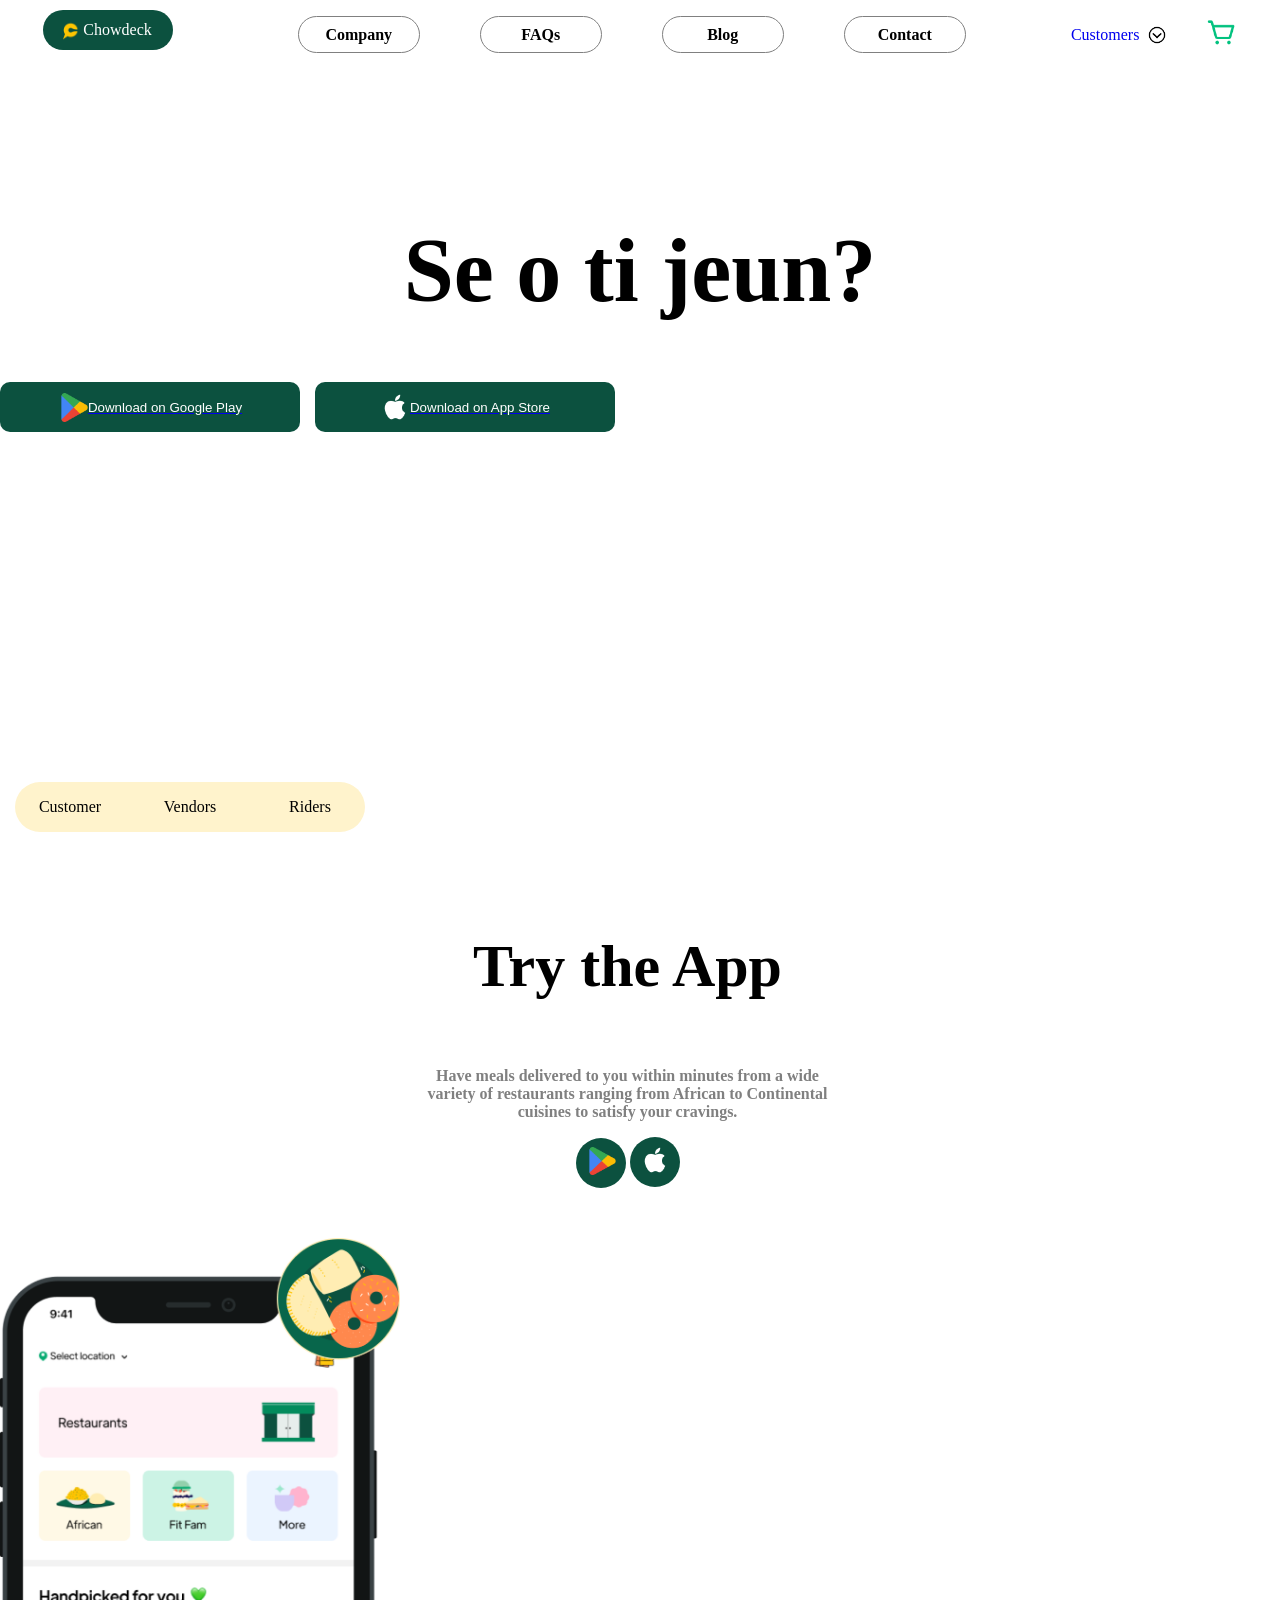
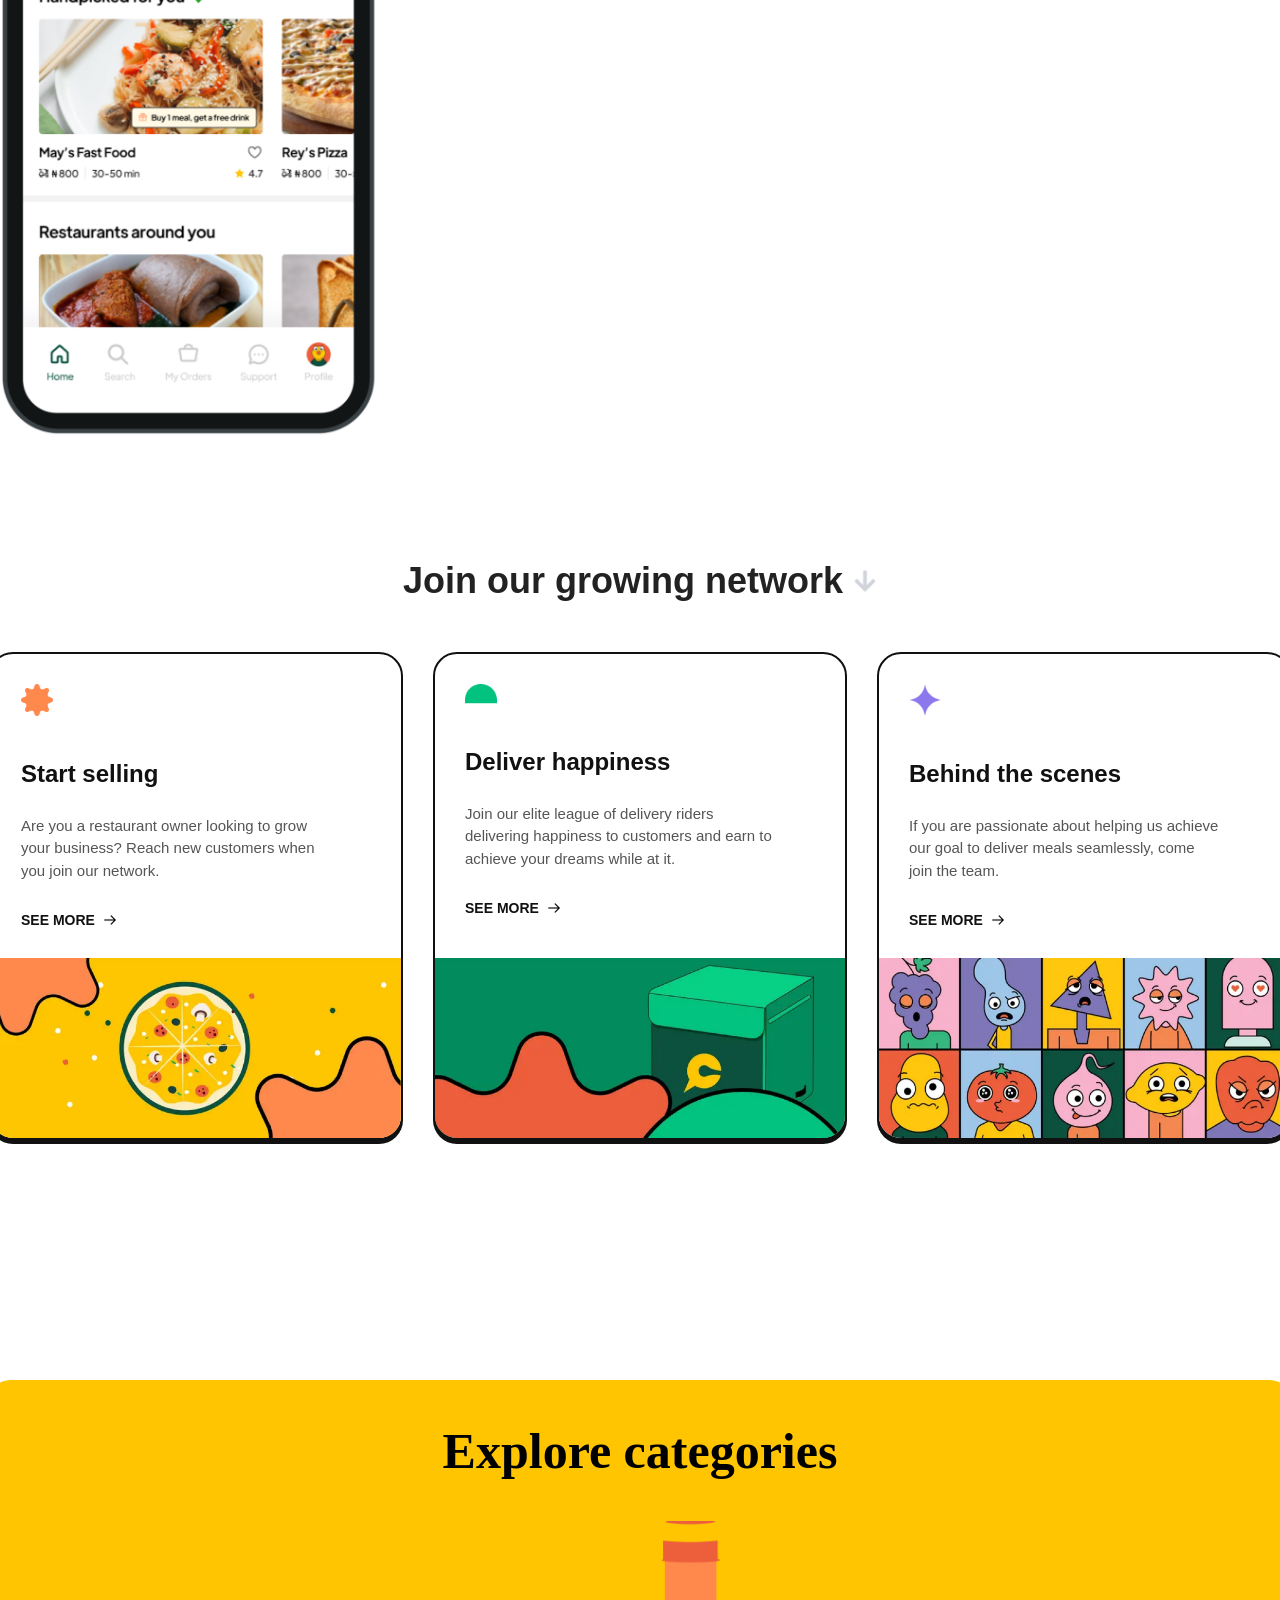
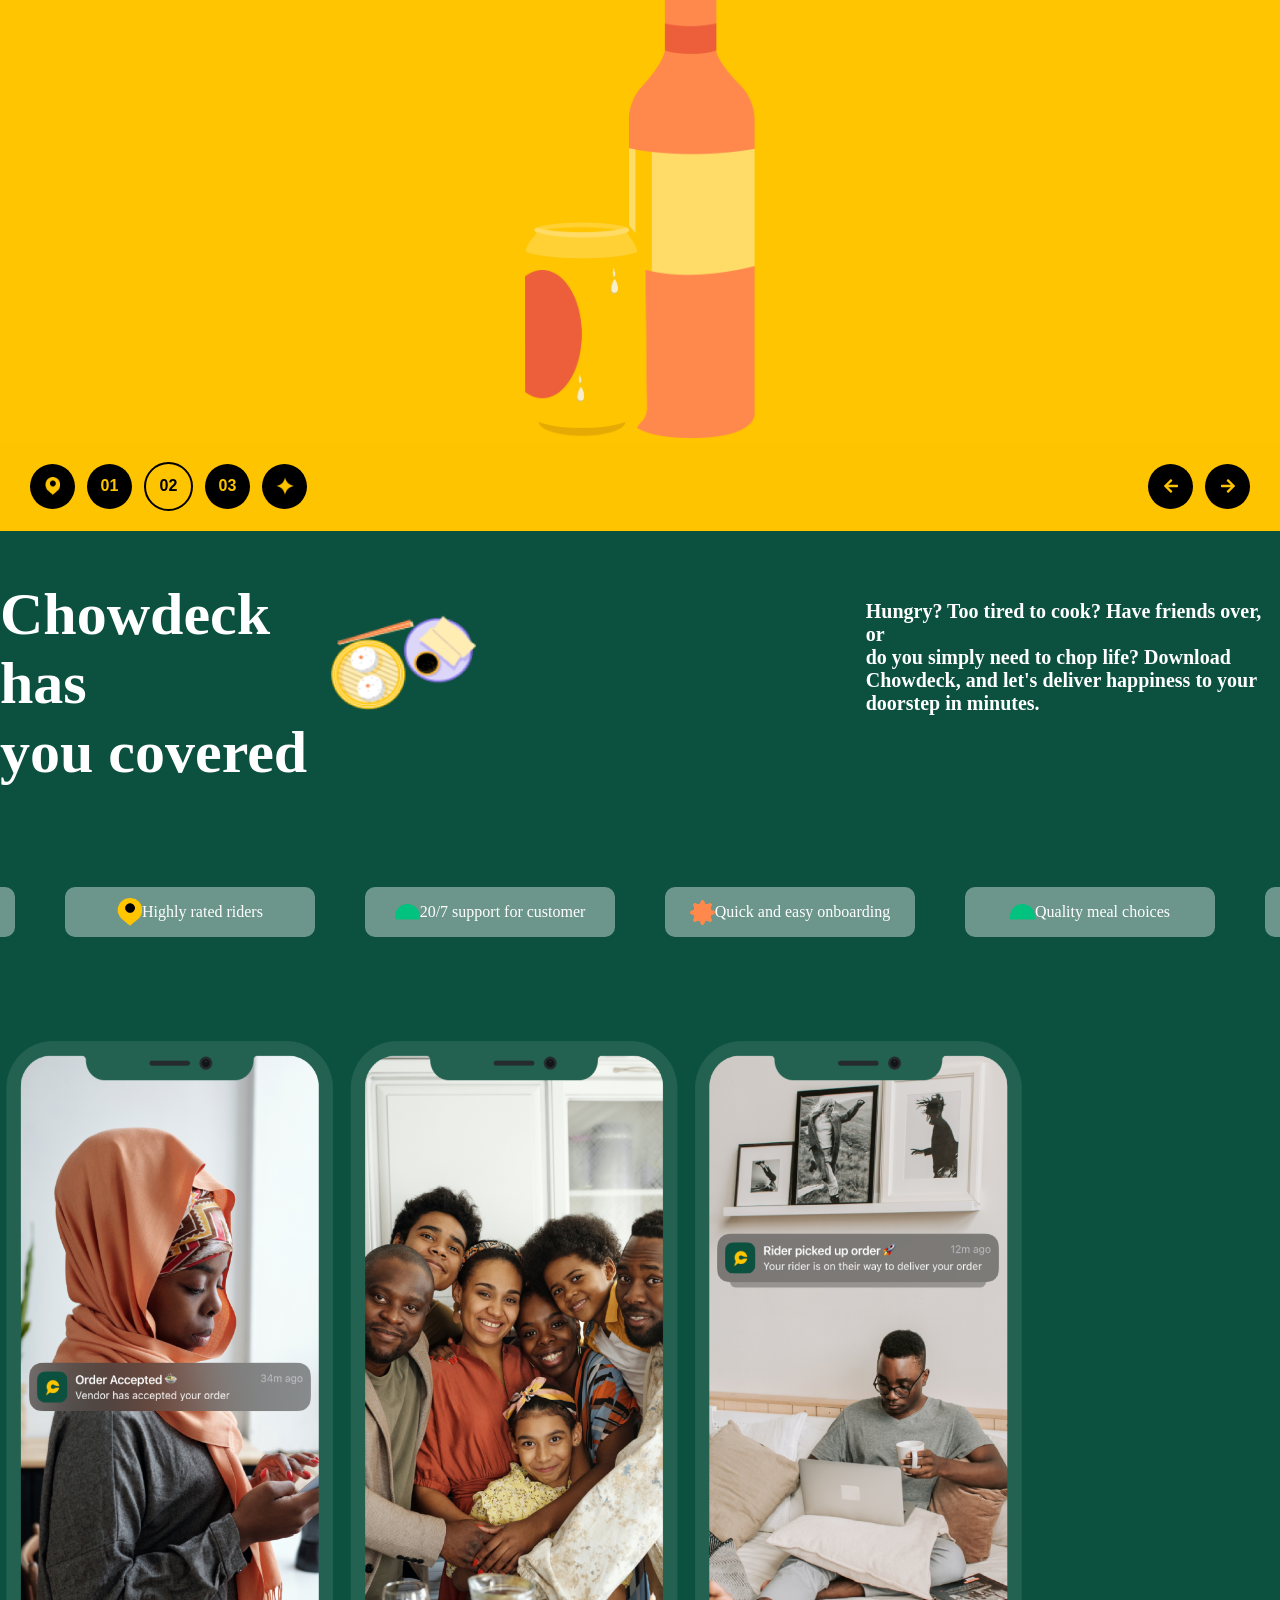
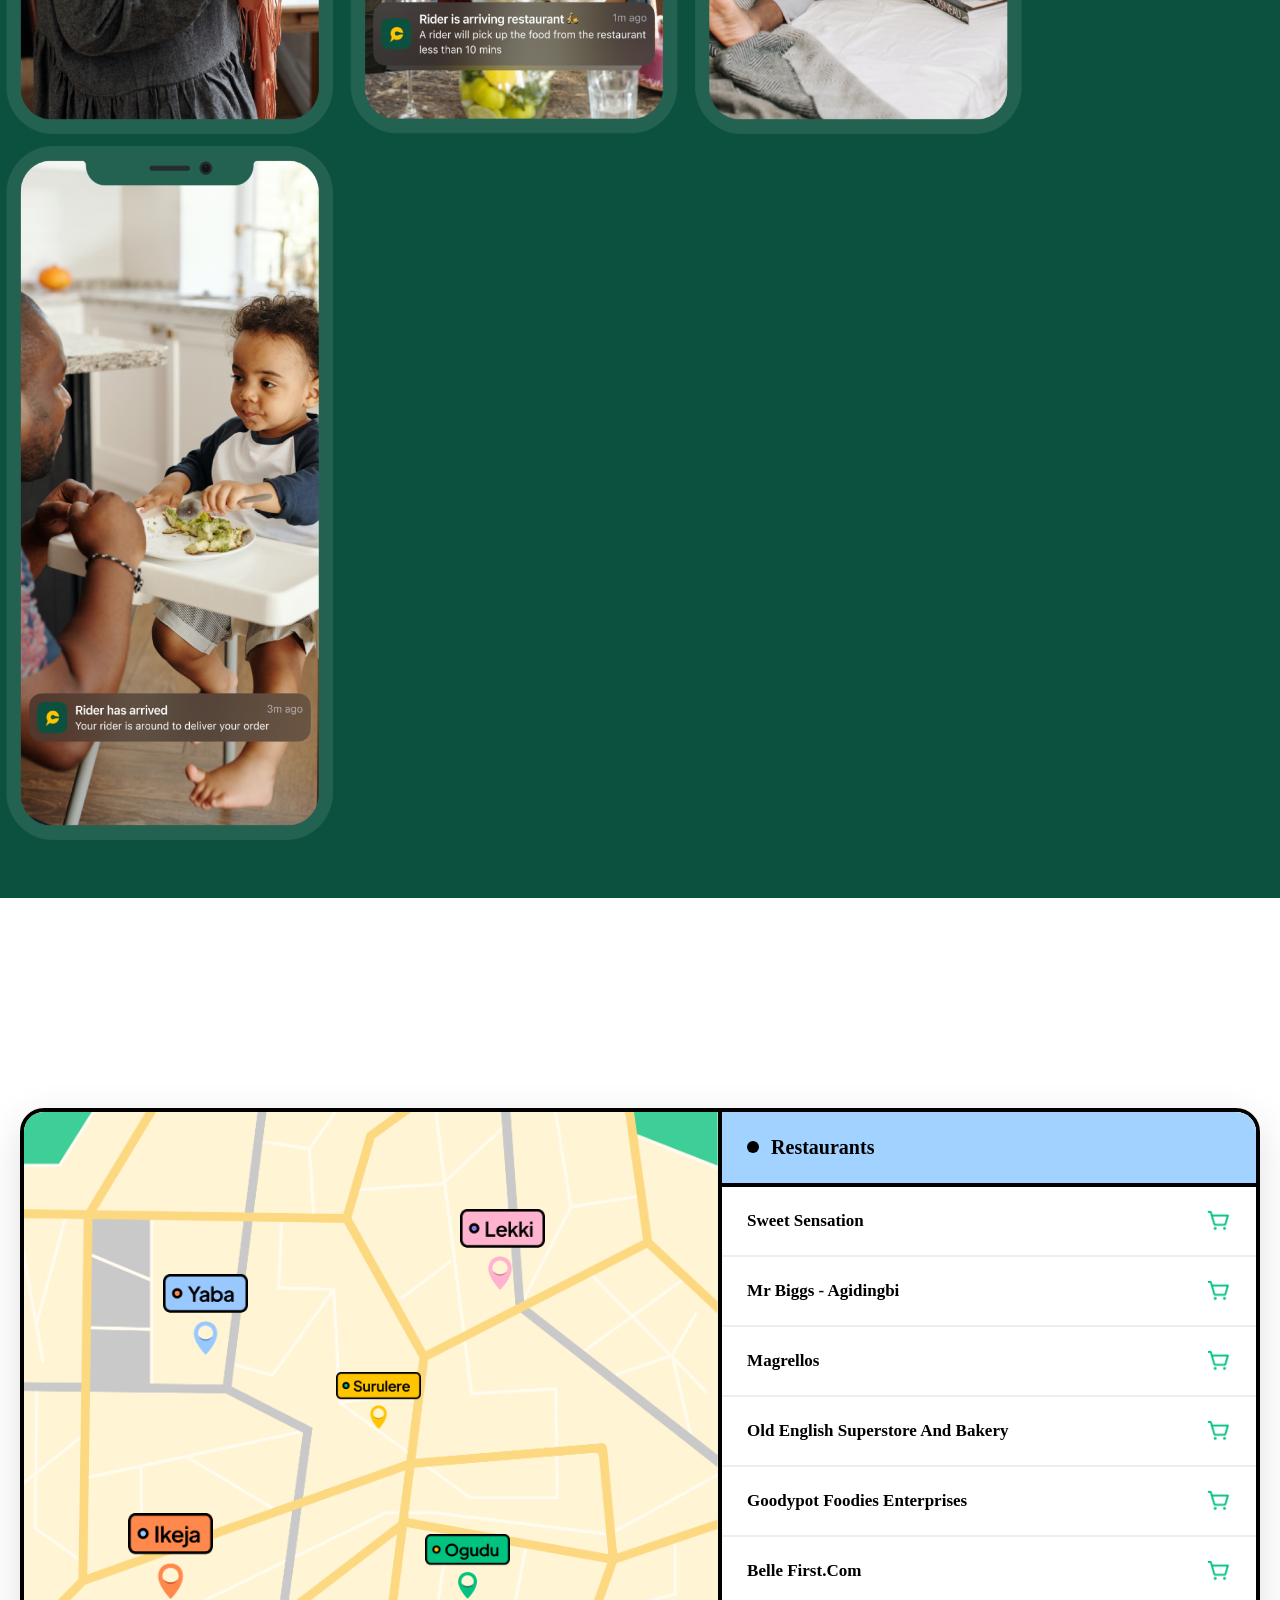
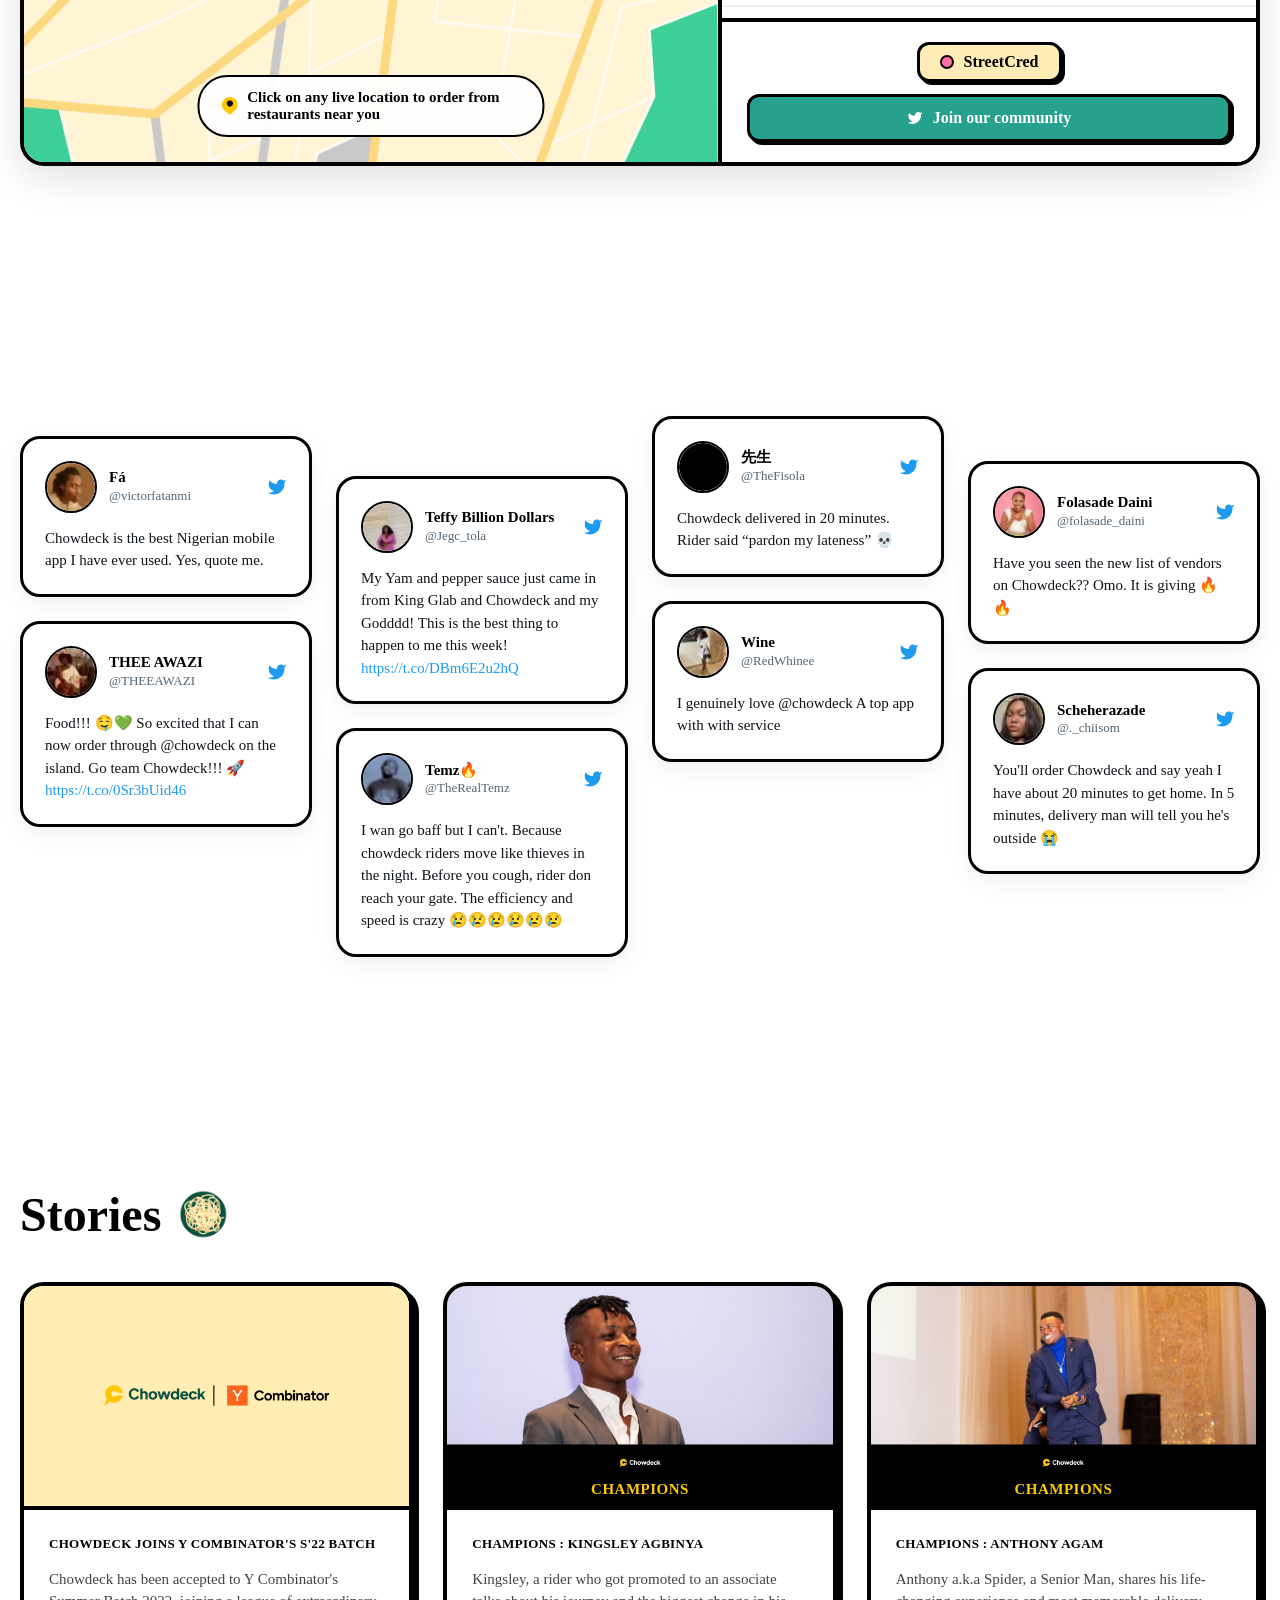
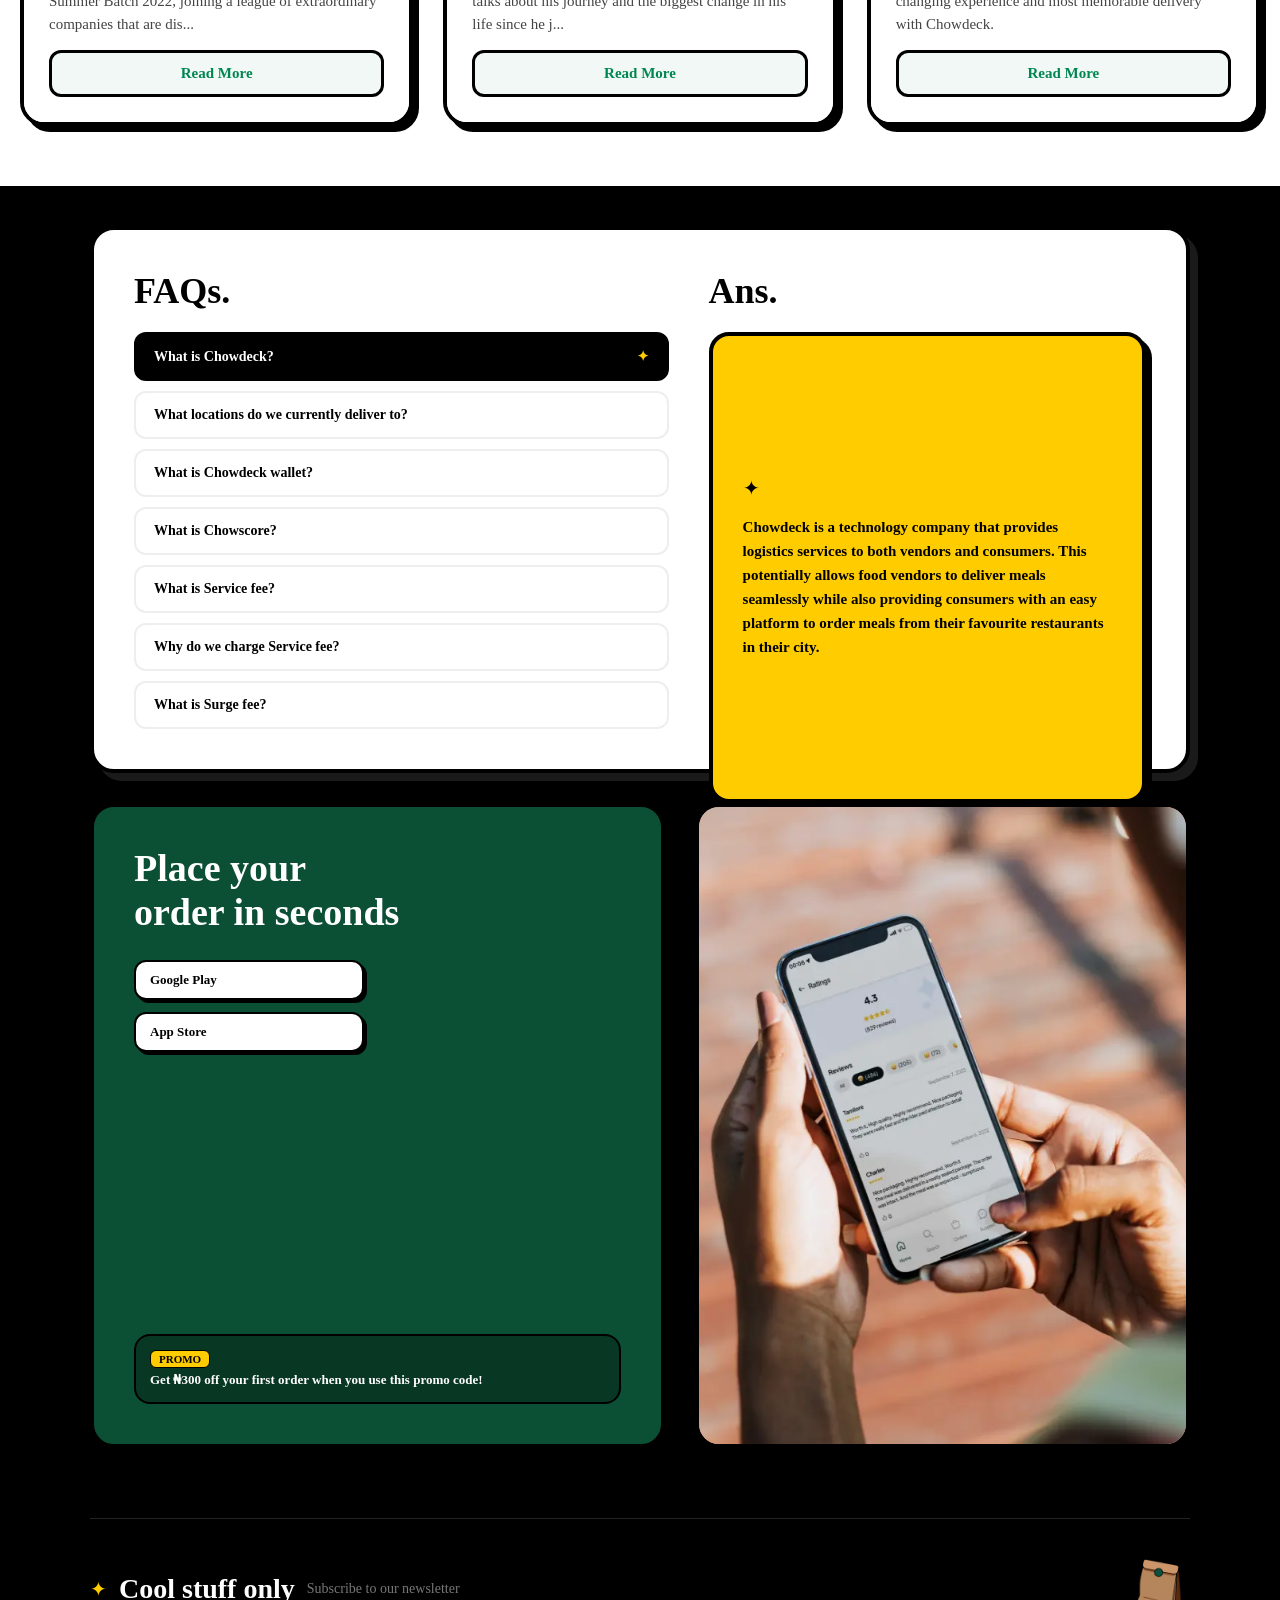
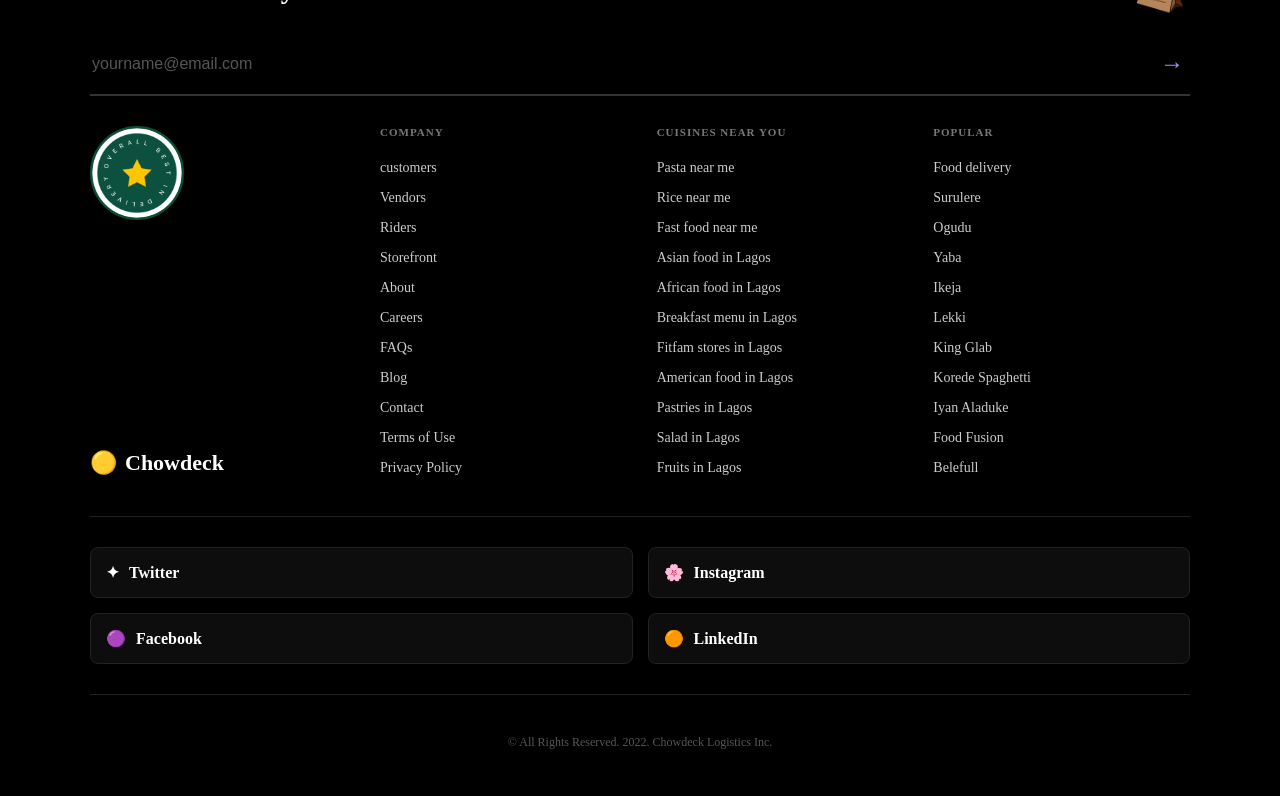
==== index.html @ 20d4f527 "first commit" ====
<!DOCTYPE html>
<html lang="en">
<head>
    <meta charset="UTF-8">
    <meta name="viewport" content="width=device-width, initial-scale=1.0">
    <link rel="stylesheet" href="style.css">
    <link rel="icon" type="img/png" href="weblogo.png">
    <title>Chowdeck</title>
</head>
<body>
    <header id="home">
        <nav class="links">
            <a class="mlogo" href="#home"><img class="logo" src="logo.png" alt="logo">Chowdeck</a>

            <div class="link">
                <ul>
                    <li>
                        <a href="#">Company</a>
                    </li>
                    <li>
                        <a href="#">FAQs</a>
                    </li>
                    <li>
                        <a href="#">Blog</a>
                    </li>
                    <li>
                        <a href="#">Contact</a>
                    </li>
                </ul>
            </div>

            <div class="link2">
                <ul>
                    <li><a href="#">Customers <img class="drop" src="dropdown.png" alt=""></a>
                        <ul  class="dropdown">
                            <li><a href="#">Reviews</a></li>
                            <li><a href="#">Support</a></li>
                        </ul>
                    </li>
                </ul>
                <a href="basket.html"><img class="basket" src="basket.png" alt=""></a>
            </div>
        </nav>



        <div class="home">
            <h1>Se o ti jeun?</h1>
            <div class="apps">
                <a class="app1" href="https://play.google.com/store/apps?hl=en"><button><img src="playmarket.png" alt="">Download on Google Play</button></a>
                <a class="app2" href="https://www.apple.com/app-store/"><button><img src="appstore.png" alt="">Download on App Store</button></a>
            </div>
        </div>
    </header>

    <main>
        <section id="unknown">
            <div class="sections">
                <div class="box box1">Customer</div>
                <div class="box box2">Vendors</div>
                <div class="box box3">Riders</div>
            </div>

            <div class="text">
                <h1>Try the App</h1>
                <p>Have meals delivered to you within minutes from a wide <br>
                variety of restaurants ranging from African to Continental <br>
                cuisines to satisfy your cravings.</p>
                <div class="apps2">
                    <a href="https://play.google.com/store/apps?hl=en"><button><img src="playmarket.png" alt="playmarket"></button></a>
                    <a href="https://www.apple.com/app-store/"><button><img src="appstore.png" alt="appstore"></button></a>
                </div>
            </div>
            <img class="phone" src="phone.png" alt="phone">
        </section>

        <section id="unknown2">
            <h1>Join our growing network <img src="down.png" alt=""></h1> 
            <div class="cont">
                <div class="boxs1">
                    <img src="1.png" alt="">
                    <h3>Start selling</h3>
                    <p>Are you a restaurant owner looking to grow <br>
                    your business? Reach new customers when <br>
                    you join our network.</p>
                    <a href="#">see more <img src="left.png" alt=""></a>
                    <div class="img">
                        <img src="1box.png" alt="">
                    </div>
                </div>
                <div class="boxs2">
                    <img src="2.png" alt="">
                    <h3>Deliver happiness</h3>
                    <p>Join our elite league of delivery riders <br>
                    delivering happiness to customers and earn to <br>
                    achieve your dreams while at it.</p>
                    <a href="#">see more <img src="left.png" alt=""></a>
                    <div class="img">
                        <img src="2box.png" alt="">
                    </div>
                </div>
                <div class="boxs3">
                    <img src="3.png" alt="">
                    <h3>Behind the scenes</h3>
                    <p>If you are passionate about helping us achieve <br>
                    our goal to deliver meals seamlessly, come <br>
                    join the team.</p>
                    <a href="#">see more <img src="left.png" alt=""></a>
                    <div class="img">
                        <img src="3box.png" alt="">
                    </div>
                </div>
            </div>
        </section>

        <section id="unknown3">
            <div class="orange-box">
                <h1>Explore categories</h1>
                <img class="bottle" src="bottle.png" alt="">
                <div class="orange-bottom">
                    <div class="left-bottom">
                        <div class="circle circle1"><img src="point.png" alt=""></div>
                        <div class="circle circle2">01</div>
                        <div class="circle circle3">02</div>
                        <div class="circle circle4">03</div>
                        <div class="circle circle5"><img src="star.png" alt=""></div>
                    </div>
                    <div class="right-bottom">
                        <div class="left"><img src="left2.png" alt=""></div>
                        <div class="right"><img src="right.png" alt=""></div>
                    </div>
                </div>
            </div>

            <div class="text-2">
                <div class="right-text">
                    <h1>Chowdeck has <br> you covered </h1><img src="plates.png" alt="">
                </div>

                <div class="left-text">
                    <p>Hungry? Too tired to cook? Have friends over, or <br>
                    do you simply need to chop life? Download <br>
                    Chowdeck, and let's deliver happiness to your <br>
                    doorstep in minutes.</p>
                </div>
            </div>


            <div class="box-move">
                <div class="move move-div1">
                   <p> <img src="1.png" alt=""> Quick and easy onboarding</p>
                </div>
                <div class="move move-div2">
                   <p> <img src="2.png" alt=""> Quality meal choices</p>
                </div>
                <div class="move move-div3">
                    <p><img src="3.png" alt=""> Live updates on orders</p>
                </div>
                <div class="move move-div4">
                    <p><img src="point.png" alt=""> Highly rated riders</p>
                </div>
                <div class="move move-div5">
                    <p><img src="2.png" alt=""> 20/7 support for customer</p>
                </div>
                <div class="move2" aria-hidden="true">
                    <div class="move move-div1">
                       <p> <img src="1.png" alt=""> Quick and easy onboarding</p>
                    </div>
                    <div class="move move-div2">
                       <p> <img src="2.png" alt=""> Quality meal choices</p>
                    </div>
                    <div class="move move-div3">
                        <p><img src="3.png" alt=""> Live updates on orders</p>
                    </div>
                    <div class="move move-div4">
                        <p><img src="point.png" alt=""> Highly rated riders</p>
                    </div>
                    <div class="move move-div5">
                        <p><img src="2.png" alt=""> 20/7 support for customer</p>
                    </div>
                </div>
            </div>

            <div class="phones-box">
                <img src="phone1.png" alt="Phone 1" class="phones">
                <img src="phone2.png" alt="Phone 2" class="phones">
                <img src="phone3.png" alt="Phone 3" class="phones">
                <img src="phone4.png" alt="Phone 4" class="phones">
            </div>


            <div class="nothing"></div>
            <div class="nothing"></div>
            <div class="nothing"></div>
            <div class="nothing"></div>
            <div class="nothing"></div>
        </section>


        <section id="unknown4">
            <div class="restaurants-container">

                <div class="map-box">
                    <img src="map.png" alt="Map" class="map-bg">
                    
                    <img src="pin-lekki.png" alt="Lekki" class="map-pin pin-lekki">
                    <img src="pin-yaba.png" alt="Yaba" class="map-pin pin-yaba">
                    <img src="pin-surulere.png" alt="Surulere" class="map-pin pin-surulere">
                    <img src="pin-ikeja.png" alt="Ikeja" class="map-pin pin-ikeja">
                    <img src="pin-ogudu.png" alt="Ogudu" class="map-pin pin-ogudu">

                    <div class="map-tip">
                        <img src="point.png" alt="" class="tip-icon">
                        <span>Click on any live location to order from restaurants near you</span>
                    </div>
                </div>

             
                <div class="restaurants-list-box">
                    <div class="restaurants-header">
                        <span class="dot"></span>
                        <h3>Restaurants</h3>
                    </div>
                    
                    <div class="restaurants-scroll">
                        <a href="basket.html" class="restaurant-item">
                            <span>Sweet Sensation</span>
                            <img src="cart.png" alt="cart" class="cart-icon">
                        </a>
                        <a href="basket.html" class="restaurant-item">
                            <span>Mr Biggs - Agidingbi</span>
                            <img src="cart.png" alt="cart" class="cart-icon">
                        </a>
                        <a href="basket.html" class="restaurant-item">
                            <span>Magrellos</span>
                            <img src="cart.png" alt="cart" class="cart-icon">
                        </a>
                        <a href="basket.html" class="restaurant-item">
                            <span>Old English Superstore And Bakery</span>
                            <img src="cart.png" alt="cart" class="cart-icon">
                        </a>
                        <a href="basket.html" class="restaurant-item">
                            <span>Goodypot Foodies Enterprises</span>
                            <img src="cart.png" alt="cart" class="cart-icon">
                        </a>
                        <a href="basket.html" class="restaurant-item">
                            <span>Belle First.Com</span>
                            <img src="cart.png" alt="cart" class="cart-icon">
                        </a>
                        <a href="basket.html" class="restaurant-item">
                            <span>So Fresh - Ogudu</span>
                            <img src="cart.png" alt="cart" class="cart-icon">
                        </a>
                        <a href="basket.html" class="restaurant-item">
                            <span>Mr Biggs - Ikoyi</span>
                            <img src="cart.png" alt="cart" class="cart-icon">
                        </a>
                        <a href="basket.html" class="restaurant-item">
                            <span>KFC - Ikeja City Mall</span>
                            <img src="cart.png" alt="cart" class="cart-icon">
                        </a>
                        <a href="basket.html" class="restaurant-item">
                            <span>Chicken Republic - Yaba</span>
                            <img src="cart.png" alt="cart" class="cart-icon">
                        </a>
                        <a href="basket.html" class="restaurant-item">
                            <span>The Place - Lekki Phase 1</span>
                            <img src="cart.png" alt="cart" class="cart-icon">
                        </a>
                        <a href="basket.html" class="restaurant-item">
                            <span>Debonairs Pizza</span>
                            <img src="cart.png" alt="cart" class="cart-icon">
                        </a>
                    </div>
                    <div class="community-box">
                        <div class="community-badge">
                            <span class="community-dot"></span>
                            <span>StreetCred</span>
                        </div>
                        <a href="" class="community-btn">
                            <svg class="twitter-icon" viewBox="0 0 24 24" width="16" height="16" fill="currentColor"><path d="M23 3a10.9 10.9 0 0 1-3.14 1.53 4.48 4.48 0 0 0-7.86 3v1A10.66 10.66 0 0 1 3 4s-4 9 5 13a11.64 11.64 0 0 1-7 2c9 5 20 0 20-11.5a4.5 4.5 0 0 0-.08-.83A7.72 7.72 0 0 0 23 3z"></path></svg>
                            Join our community
                        </a>
                    </div>
                </div>
            </div>
        </section>

        <section id="unknown5">
            <div class="tweets-container">
                <div class="tweets-column tweets-col-1">
                    <div class="tweet-card">
                        <div class="tweet-header">
                            <img src="avatar1.png" alt="Fá" class="tweet-avatar">
                            <div class="tweet-user-info">
                                <span class="tweet-name">Fá</span>
                                <span class="tweet-handle">@victorfatanmi</span>
                            </div>
                            <svg class="tweet-twitter-icon" viewBox="0 0 24 24" width="20" height="20" fill="#1d9bf0"><path d="M23 3a10.9 10.9 0 0 1-3.14 1.53 4.48 4.48 0 0 0-7.86 3v1A10.66 10.66 0 0 1 3 4s-4 9 5 13a11.64 11.64 0 0 1-7 2c9 5 20 0 20-11.5a4.5 4.5 0 0 0-.08-.83A7.72 7.72 0 0 0 23 3z"></path></svg>
                        </div>
                        <p class="tweet-text">Chowdeck is the best Nigerian mobile app I have ever used. Yes, quote me.</p>
                    </div>
                    
                    <div class="tweet-card">
                        <div class="tweet-header">
                            <img src="avatar2.png" alt="THEE AWAZI" class="tweet-avatar">
                            <div class="tweet-user-info">
                                <span class="tweet-name">THEE AWAZI</span>
                                <span class="tweet-handle">@THEEAWAZI</span>
                            </div>
                            <svg class="tweet-twitter-icon" viewBox="0 0 24 24" width="20" height="20" fill="#1d9bf0"><path d="M23 3a10.9 10.9 0 0 1-3.14 1.53 4.48 4.48 0 0 0-7.86 3v1A10.66 10.66 0 0 1 3 4s-4 9 5 13a11.64 11.64 0 0 1-7 2c9 5 20 0 20-11.5a4.5 4.5 0 0 0-.08-.83A7.72 7.72 0 0 0 23 3z"></path></svg>
                        </div>
                        <p class="tweet-text">Food!!! 🤤💚 So excited that I can now order through @chowdeck on the island. Go team Chowdeck!!! 🚀 <a href="https://t.co/0Sr3bUid46" target="_blank">https://t.co/0Sr3bUid46</a></p>
                    </div>
                </div>

                <div class="tweets-column tweets-col-2">
                    <div class="tweet-card">
                        <div class="tweet-header">
                            <img src="avatar3.png" alt="Teffy Billion Dollars" class="tweet-avatar">
                            <div class="tweet-user-info">
                                <span class="tweet-name">Teffy Billion Dollars</span>
                                <span class="tweet-handle">@Jegc_tola</span>
                            </div>
                            <svg class="tweet-twitter-icon" viewBox="0 0 24 24" width="20" height="20" fill="#1d9bf0"><path d="M23 3a10.9 10.9 0 0 1-3.14 1.53 4.48 4.48 0 0 0-7.86 3v1A10.66 10.66 0 0 1 3 4s-4 9 5 13a11.64 11.64 0 0 1-7 2c9 5 20 0 20-11.5a4.5 4.5 0 0 0-.08-.83A7.72 7.72 0 0 0 23 3z"></path></svg>
                        </div>
                        <p class="tweet-text">My Yam and pepper sauce just came in from King Glab and Chowdeck and my Godddd! This is the best thing to happen to me this week! <a href="https://t.co/DBm6E2u2hQ" target="_blank">https://t.co/DBm6E2u2hQ</a></p>
                    </div>

                    <div class="tweet-card">
                        <div class="tweet-header">
                            <img src="avatar4.png" alt="Temz" class="tweet-avatar">
                            <div class="tweet-user-info">
                                <span class="tweet-name">Temz🔥</span>
                                <span class="tweet-handle">@TheRealTemz</span>
                            </div>
                            <svg class="tweet-twitter-icon" viewBox="0 0 24 24" width="20" height="20" fill="#1d9bf0"><path d="M23 3a10.9 10.9 0 0 1-3.14 1.53 4.48 4.48 0 0 0-7.86 3v1A10.66 10.66 0 0 1 3 4s-4 9 5 13a11.64 11.64 0 0 1-7 2c9 5 20 0 20-11.5a4.5 4.5 0 0 0-.08-.83A7.72 7.72 0 0 0 23 3z"></path></svg>
                        </div>
                        <p class="tweet-text">I wan go baff but I can't. Because chowdeck riders move like thieves in the night. Before you cough, rider don reach your gate. The efficiency and speed is crazy 😢😢😢😢😢😢</p>
                    </div>
                </div>

                <div class="tweets-column tweets-col-3">
                    <div class="tweet-card">
                        <div class="tweet-header">
                            <img src="avatar5.png" alt="先生" class="tweet-avatar">
                            <div class="tweet-user-info">
                                <span class="tweet-name">先生</span>
                                <span class="tweet-handle">@TheFisola</span>
                            </div>
                            <svg class="tweet-twitter-icon" viewBox="0 0 24 24" width="20" height="20" fill="#1d9bf0"><path d="M23 3a10.9 10.9 0 0 1-3.14 1.53 4.48 4.48 0 0 0-7.86 3v1A10.66 10.66 0 0 1 3 4s-4 9 5 13a11.64 11.64 0 0 1-7 2c9 5 20 0 20-11.5a4.5 4.5 0 0 0-.08-.83A7.72 7.72 0 0 0 23 3z"></path></svg>
                        </div>
                        <p class="tweet-text">Chowdeck delivered in 20 minutes. Rider said “pardon my lateness” 💀</p>
                    </div>

                    <div class="tweet-card">
                        <div class="tweet-header">
                            <img src="avatar6.png" alt="Wine" class="tweet-avatar">
                            <div class="tweet-user-info">
                                <span class="tweet-name">Wine</span>
                                <span class="tweet-handle">@RedWhinee</span>
                            </div>
                            <svg class="tweet-twitter-icon" viewBox="0 0 24 24" width="20" height="20" fill="#1d9bf0"><path d="M23 3a10.9 10.9 0 0 1-3.14 1.53 4.48 4.48 0 0 0-7.86 3v1A10.66 10.66 0 0 1 3 4s-4 9 5 13a11.64 11.64 0 0 1-7 2c9 5 20 0 20-11.5a4.5 4.5 0 0 0-.08-.83A7.72 7.72 0 0 0 23 3z"></path></svg>
                        </div>
                        <p class="tweet-text">I genuinely love @chowdeck A top app with with service</p>
                    </div>
                </div>

                <div class="tweets-column tweets-col-4">
                    <div class="tweet-card">
                        <div class="tweet-header">
                            <img src="avatar7.png" alt="Folasade Daini" class="tweet-avatar">
                            <div class="tweet-user-info">
                                <span class="tweet-name">Folasade Daini</span>
                                <span class="tweet-handle">@folasade_daini</span>
                            </div>
                            <svg class="tweet-twitter-icon" viewBox="0 0 24 24" width="20" height="20" fill="#1d9bf0"><path d="M23 3a10.9 10.9 0 0 1-3.14 1.53 4.48 4.48 0 0 0-7.86 3v1A10.66 10.66 0 0 1 3 4s-4 9 5 13a11.64 11.64 0 0 1-7 2c9 5 20 0 20-11.5a4.5 4.5 0 0 0-.08-.83A7.72 7.72 0 0 0 23 3z"></path></svg>
                        </div>
                        <p class="tweet-text">Have you seen the new list of vendors on Chowdeck?? Omo. It is giving 🔥🔥</p>
                    </div>

                    <div class="tweet-card">
                        <div class="tweet-header">
                            <img src="avatar8.png" alt="Scheherazade" class="tweet-avatar">
                            <div class="tweet-user-info">
                                <span class="tweet-name">Scheherazade</span>
                                <span class="tweet-handle">@._chiisom</span>
                            </div>
                            <svg class="tweet-twitter-icon" viewBox="0 0 24 24" width="20" height="20" fill="#1d9bf0"><path d="M23 3a10.9 10.9 0 0 1-3.14 1.53 4.48 4.48 0 0 0-7.86 3v1A10.66 10.66 0 0 1 3 4s-4 9 5 13a11.64 11.64 0 0 1-7 2c9 5 20 0 20-11.5a4.5 4.5 0 0 0-.08-.83A7.72 7.72 0 0 0 23 3z"></path></svg>
                        </div>
                        <p class="tweet-text">You'll order Chowdeck and say yeah I have about 20 minutes to get home. In 5 minutes, delivery man will tell you he's outside 😭</p>
                    </div>
                </div>
            </div>
        </section>


        <section id="unknown6">
            <div class="stories-container">
                <div class="stories-header">
                    <h2>Stories</h2>
                    <img src="stories-icon.png" alt="" class="stories-title-icon">
                </div>
                <div class="stories-grid">
                    <div class="story-card yellow-card">
                        <div class="story-media yellow-media">
                            <img src="chemp1.png" alt="Chowdeck Y Combinator" class="story-img">
                        </div>
                        <div class="story-content">
                            <span class="story-tag">CHOWDECK JOINS Y COMBINATOR'S S'22 BATCH</span>
                            <p class="story-desc">Chowdeck has been accepted to Y Combinator's Summer Batch 2022, joining a league of extraordinary companies that are dis...</p>
                            <a href="#" class="story-btn">Read More</a>
                        </div>
                    </div>

                    <div class="story-card">
                        <div class="story-media">
                            <img src="chemp2.png" alt="Kingsley Agbinya" class="story-img">
                            <div class="story-badge-bar">
                                <span>Champions</span>
                            </div>
                        </div>
                        <div class="story-content">
                            <span class="story-tag">CHAMPIONS : KINGSLEY AGBINYA</span>
                            <p class="story-desc">Kingsley, a rider who got promoted to an associate talks about his journey and the biggest change in his life since he j...</p>
                            <a href="#" class="story-btn">Read More</a>
                        </div>
                    </div>

                    <div class="story-card">
                        <div class="story-media">
                            <img src="chemp3.png" alt="Anthony Agam" class="story-img">
                            <div class="story-badge-bar">
                                <span>Champions</span>
                            </div>
                        </div>
                        <div class="story-content">
                            <span class="story-tag">CHAMPIONS : ANTHONY AGAM</span>
                            <p class="story-desc">Anthony a.k.a Spider, a Senior Man, shares his life-changing experience and most memorable delivery with Chowdeck.</p>
                            <a href="#" class="story-btn">Read More</a>
                        </div>
                    </div>
                </div>
            </div>
        </section>
    </main>


    <footer id="footer">
    <div class="footer-wrapper">
        <div class="footer-faq-box">
            <div class="faq-col">
                <h2>FAQs.</h2>
                <div class="faq-items">
                    <div class="faq-row active">
                        <span>What is Chowdeck?</span>
                        <span class="faq-star">✦</span>
                    </div>
                    <div class="faq-row"><span>What locations do we currently deliver to?</span></div>
                    <div class="faq-row"><span>What is Chowdeck wallet?</span></div>
                    <div class="faq-row"><span>What is Chowscore?</span></div>
                    <div class="faq-row"><span>What is Service fee?</span></div>
                    <div class="faq-row"><span>Why do we charge Service fee?</span></div>
                    <div class="faq-row"><span>What is Surge fee?</span></div>
                </div>
            </div>
            <div class="ans-col">
                <h2>Ans.</h2>
                <div class="ans-card-inner">
                    <span class="ans-star">✦</span>
                    <p>Chowdeck is a technology company that provides logistics services to both vendors and consumers. This potentially allows food vendors to deliver meals seamlessly while also providing consumers with an easy platform to order meals from their favourite restaurants in their city.</p>
                </div>
            </div>
        </div>
        <div class="footer-order-section">
            <div class="order-left-card">
                <div>
                    <h2>Place your<br>order in seconds</h2>
                    <div class="store-buttons">
                        <a href="#" class="store-btn">Google Play</a>
                        <a href="#" class="store-btn">App Store</a>
                    </div>
                </div>
                <div class="order-bottom-banner">
                    <a href="#" class="promo-btn">
                        <span class="promo-badge">PROMO</span>
                        <span>Get ₦300 off your first order when you use this promo code!</span>
                    </a>
                </div>
            </div>
            <div class="order-right-card">
                <img src="phoness.png" alt="App Mockup" class="phone-mockup-img">
            </div>
        </div>

        
        <div class="footer-bottom-part">
            <div class="newsletter-row">
                <div class="newsletter-title-wrap">
                    <span class="sparkle">✦</span>
                    <h3>Cool stuff only</h3>
                    <span class="sub-text">Subscribe to our newsletter</span>
                </div>
                <div class="newsletter-bag-img">
                    <img src="bag-top.png" alt="Bag">
                </div>
            </div>

            <div class="newsletter-form-row">
                <input type="email" placeholder="yourname@email.com" class="newsletter-input">
                <button class="newsletter-btn">→</button>
            </div>

            <div class="footer-main-grid">
                <div class="footer-col-logo">
                    <div class="badge-circle">
                        <img src="badge.png" alt="Badge">
                    </div>
                    <div class="brand-logo">
                        <span class="logo-icon">🟡</span> Chowdeck
                    </div>
                </div>

                <div class="footer-links-columns">
                    <div class="link-col">
                        <h4>COMPANY</h4>
                        <ul>
                            <li><a href="#">customers</a></li>
                            <li><a href="#">Vendors</a></li>
                            <li><a href="#">Riders</a></li>
                            <li><a href="#">Storefront</a></li>
                            <li><a href="#">About</a></li>
                            <li><a href="#">Careers</a></li>
                            <li><a href="#">FAQs</a></li>
                            <li><a href="#">Blog</a></li>
                            <li><a href="#">Contact</a></li>
                            <li><a href="#">Terms of Use</a></li>
                            <li><a href="#">Privacy Policy</a></li>
                        </ul>
                    </div>
                    <div class="link-col">
                        <h4>CUISINES NEAR YOU</h4>
                        <ul>
                            <li><a href="#">Pasta near me</a></li>
                            <li><a href="#">Rice near me</a></li>
                            <li><a href="#">Fast food near me</a></li>
                            <li><a href="#">Asian food in Lagos</a></li>
                            <li><a href="#">African food in Lagos</a></li>
                            <li><a href="#">Breakfast menu in Lagos</a></li>
                            <li><a href="#">Fitfam stores in Lagos</a></li>
                            <li><a href="#">American food in Lagos</a></li>
                            <li><a href="#">Pastries in Lagos</a></li>
                            <li><a href="#">Salad in Lagos</a></li>
                            <li><a href="#">Fruits in Lagos</a></li>
                        </ul>
                    </div>
                    <div class="link-col">
                        <h4>POPULAR</h4>
                        <ul>
                            <li><a href="#">Food delivery</a></li>
                            <li><a href="#">Surulere</a></li>
                            <li><a href="#">Ogudu</a></li>
                            <li><a href="#">Yaba</a></li>
                            <li><a href="#">Ikeja</a></li>
                            <li><a href="#">Lekki</a></li>
                            <li><a href="#">King Glab</a></li>
                            <li><a href="#">Korede Spaghetti</a></li>
                            <li><a href="#">Iyan Aladuke</a></li>
                            <li><a href="#">Food Fusion</a></li>
                            <li><a href="#">Belefull</a></li>
                        </ul>
                    </div>
                </div>
            </div>
            <div class="footer-social-grid">
                <a href="#" class="social-item"><span>✦</span> Twitter</a>
                <a href="#" class="social-item"><span>🌸</span> Instagram</a>
                <a href="#" class="social-item"><span>🟣</span> Facebook</a>
                <a href="#" class="social-item"><span>🟠</span> LinkedIn</a>
            </div>
            <div class="footer-copyright">
                © All Rights Reserved. 2022. Chowdeck Logistics Inc.
            </div>
        </div>

    </div>
</footer>
    
</body>
</html>
---- style.css ----
body{
    overflow-x: hidden;
}
html{
    scroll-behavior: smooth;
}
.links{
    display: flex;
    justify-content: space-around;
}
.link ul{
    display: flex;
    justify-content: center;
    align-items: center;
    gap: 60px;
}
.link li{
    list-style: none;
}
.link a{
    text-decoration: none;
    color: black;
    font-weight: 700;
}
.link2 ul{
    list-style: none;
}
.link2 a{
    text-decoration: none;
}
.links a{
    text-decoration: none;
}
.link2 ul {
    display: block;
    margin: 2px 0px;
}
.link2 {
  display: flex;
  align-items: center;
  gap: 20px;
}

.link2 ul {
  list-style: none;
  padding: 0;
  margin: 0;
}

.link2 > ul > li {
  position: relative;
}

.link2 > ul > li > a {
  display: flex;
  align-items: center;
  gap: 8px;
  padding: 10px 20px;
  text-decoration: none;
  background: #fff;
  border-radius: 30px;
}


.link2 .dropdown {
  display: flex;
  flex-direction: column;
  gap: 8px;
  position: absolute;
  top: 100%;
  left: 0;
  margin-top: 8px;
  opacity: 0;
  visibility: hidden;
  transform: translateY(10px); 
  transition: all 0.4s ease;   
}

.link2 .dropdown li a {
  display: block;
  padding: 10px 20px;
  text-decoration: none;
  color: #000;
  background: #fff;
  border-radius: 30px;
  box-shadow: 0 2px 4px rgba(0,0,0,0.02);
  white-space: nowrap;
}


.link2 > ul > li:hover .dropdown {
  opacity: 1;
  visibility: visible;
  transform: translateY(0);
}

.link2 .basket {
  cursor: pointer;
  width: 30px;
  transition: background 0.5s ease;
}

.drop {
  width: 20px;
  transition: transform 0.4s ease; 
}
.link2 > ul > li:hover .drop {
  transform: rotate(180deg); 
}

.logo{
    width: 20px;
}
.mlogo{
    background: #0C513F;
    display: flex;
    justify-content: center;
    align-items: center;
    text-align: center;
    color: white;
    font-weight: 500;
    border-radius: 50px;
    width: 130px;
    height: 40px;
    margin-top: 10px;
    transition: background 0.5s ;
}
.mlogo:hover{
    background: white;
    border: 1px solid grey;
    color: black;
}
.link li{
    border: 1px solid grey;
    width: 120px;
    display: flex;
    justify-content: center;
    height: 35px;
    align-items: center;
    text-align: center;
    border-radius: 20px;
    transition: background 0.5s;
}
.link li:hover {
    background: #0C513F;
    border: 1px solid rgb(24, 23, 23);
}

.link li:hover a {
    color: white;
}

.home{
    margin-top: 150px;
    justify-self: center;
    align-items: center;
    text-align: center;

}
.home h1{
    font-size: 90px;
    font-weight: 900;
}

.apps button img{
    width: 30px;
}
.apps button{
    background: #0C513F;
    border: none;
    border-radius: 10px;
    width: 300px;
    color: white;
    height: 50px;
    display: flex;
    justify-content: center;
    align-items: center;
    text-align: center;
    cursor: pointer;
    transition: ease text-shadow 0.5s;
}
.apps button:hover{
    text-shadow: 
    0 0 5px #fff,
    0 0 10px #fff;

}
.apps{
    display: flex;
    flex-direction: row; 
    gap: 15px;          
    align-items: center;
}
.links{
    animation: move 2s;
}
@keyframes move{
    from{
        transform: translateY(-100px);
    }
    to{
        transform: translateY(0);
    }
}

.home h1{
    animation: movement 2s ease-in-out infinite;
}
@keyframes movement {
    0% {
        transform: translateY(0);
    }
    50% {
        transform: translateY(-15px);
    }
    100% {
        transform: translateY(0);
    }
}



#unknown{
    justify-self: center;
    margin-top: 350px;
    animation: appear linear;
    animation-timeline: view();
    animation-range: entry 0% cover 40%;
}
@keyframes appear{
    from{
        opacity: 0;
        transform: translateY(-100px);
    }
    to{
        opacity: 1;
        transform: translateY(0px);
    }
}   

.sections{
    display: flex;
    justify-content: center;
    gap: 20px;
    background: #FFF3CC;
    width: 350px;     
    height: 50px;
    align-items: center;
    text-align: center;
    border-radius: 30px;
    margin-left: 15px;
}
.box{
    width: 100px;
    height: 40px;
    border-radius: 30px;
    display: flex;
    justify-content: center;
    align-items: center;
    text-align: center;
    transition: 0.5s background ease ;
    cursor: pointer;
}
.box:hover{
    background: #FFC501;
}
.text{
    margin-top: 50px;
}
.phone{
    margin-top: 50px;
    width: 400px;
}
.text{
    display: flex;
    justify-content: center;
    flex-direction: column;
    align-items: center;
    text-align: center;
    margin-right: 25px;
}
.text h1{
    font-size: 60px;
    font-weight: 900;
}
.apps2 button{
    background: #0C513F;
    border: none;
    border-radius: 100%;
    width: 50px;
    height: 50px;
    cursor: pointer;
    transition: 0.3s linear;
}
.apps2 button:hover{
    width: 55px;
    height: 55px;
}
.apps2 button img{
    width: 30px;
}
.text p{
    font-weight: 600;
    color: gray;
}
#unknown2 {
  max-width: 1200px;
  margin: 0 auto;
  padding: 40px 20px;
  font-family: sans-serif;
  text-align: center;
  margin-top: 50px;
    animation: appear linear;
    animation-timeline: view();
    animation-range: entry 0% cover 40%;
}

#unknown2 h1 {
  font-size: 36px;
  margin-bottom: 50px;
  color: #222;
  display: flex;
  align-items: center;
  justify-content: center;
  gap: 10px;
}

#unknown2 h1 img {
  width: 24px;
}

#unknown2 .cont {
  display: flex;
  gap: 30px;
  justify-content: center;
  flex-wrap: nowrap;
}

#unknown2 .boxs1, 
#unknown2 .boxs2, 
#unknown2 .boxs3 {
  position: relative;
  width: 350px;
  flex-shrink: 0;
  background: #fff;
  border: 2px solid #111;
  border-radius: 24px;
  padding: 30px;
  text-align: left;
  display: flex;
  flex-direction: column;
  overflow: hidden;
  box-shadow: 0 4px 0px #111;
  transition: 0.5s transform linear;
}


#unknown2 .boxs1 > img, 
#unknown2 .boxs2 > img, 
#unknown2 .boxs3 > img {
  width: 32px;
  margin-bottom: 20px;
}


#unknown2 h3 {
  font-size: 24px;
  font-weight: 700;
  margin-bottom: 12px;
  color: #111;
}

#unknown2 p {
  font-size: 15px;
  color: #555;
  line-height: 1.5;
  margin-bottom: 30px;
}

#unknown2 a {
  display: inline-flex;
  align-items: center;
  gap: 8px;
  text-decoration: none;
  font-weight: 700;
  color: #111;
  font-size: 14px;
  text-transform: uppercase;
  margin-bottom: 30px;
}

#unknown2 a img {
  width: 14px;
}

#unknown2 .img {
  margin: 0 -30px -30px -30px;
  height: 180px;
  display: flex;
  align-items: flex-end;
  justify-content: center;
}

#unknown2 .img img {
  width: 100%;
  height: 100%;
  object-fit: cover;
  display: block;
}

#unknown2 .boxs1 .img {
  background-color: #ffc225;
    transition: 0.5s linear;
}

#unknown2 .boxs2 .img {
  background-color: #038543;
  margin-top: 12px;
}

#unknown2 .boxs3 .img {
  background-color: #b59fff;
}
.boxs1{
    transition: transform 0.1s;
}
.boxs1:hover{
    transform: translateY(-20px);
}
.boxs2{
    transition: transform 0.1s;
}
.boxs2:hover{
    transform: translateY(-20px);
}
.boxs3{
    transition: transform 0.1s;
}
.boxs3:hover{
    transform: translateY(-20px);
}
.orange-box{
    background: #FFC501;
    width: 1300px;
    height: 700px;
    border-radius: 20px;
    align-items: center;
    text-align: center;
    margin-top: -150px;


}
.orange-box h1{
    font-size: 50px;
    font-weight: 900;
}
.bottle{
    width: 230px;
}
.orange-bottom {
  display: flex;
  justify-content: space-between;
  align-items: center;
  padding: 20px 40px;
  background-color: #ffc400;
  width: 100%;
  box-sizing: border-box;
}

.left-bottom {
  display: flex;
  align-items: center;
  gap: 12px;
}

.right-bottom {
  display: flex;
  align-items: center;
  gap: 12px;
}

.circle {
  width: 45px;
  height: 45px;
  background-color: #000;
  color: #ffc400;
  border-radius: 50%;
  display: flex;
  align-items: center;
  justify-content: center;
  font-weight: bold;
  font-size: 16px;
  font-family: sans-serif;  
  transition: 0.5s background linear;       
  cursor: pointer;                                               
}
.circleh:hover{
    background: white;
    color: black;
}

.circle img {
  width: 18px;
  height: 18px;
  object-fit: contain;
}

.circle.circle3 {
  background-color: transparent;
  border: 2px solid #000;
  color: #000;
}

.left, .right {
  width: 45px;
  height: 45px;
  background-color: #000;
  border-radius: 50%;
  display: flex;
  align-items: center;
  justify-content: center;
  cursor: pointer;
  transition: background 0.5s linear;
}
.left img, .right img {
  width: 16px;
  height: 16px;
  object-fit: contain;
}

.circle:hover, .left:hover, .right:hover {
  background-color: #ffffff;
  color: #000000;
}
#unknown3 {
    justify-self: center;
    margin-top: 350px;
    animation: appear linear;
    animation-timeline: view();
    animation-range: entry 0% cover 40%;
    background: #0C513F;
    width: 100vw;
    margin-left: calc(50% - 50vw);
    display: flex;
    flex-direction: column;
    align-items: center;
}
.text-2{
    animation: appear linear;
    animation-timeline: view();
    animation-range: entry 0% cover 40%; 
    gap: 380px;
}
.right-text img{
    width: 170px;
    height: 120px;
    margin-top: 70px;
    margin-left: -50px;
}
.right-text h1{
    font-size: 60px;
    font-weight: 900;
    color: white;
}
.right-text{
    display: flex;
}
.text-2{
    margin-top: 50px;
    display: flex;
    justify-content: space-between;
}
.left-text p{
    font-weight: 700;
    font-size: 20px;
    margin-top: 70px;
    color: white;
}.box-move{
    display: flex;
    justify-content: center;
    gap:50px;
    margin-top: 50px;
}
.move{
    display: flex;
    justify-content: center;
    align-items: center;
    text-align: center;
    color: white;
    background-color: rgba(255, 255, 255, 0.4); 
    backdrop-filter: blur(200px);
    height: 50px;
    width: 250px;
    border-radius: 10px;
    animation: scroll 3s linear infinite;
}
@keyframes scroll{
    to{
        transform: translateX(calc(-100% - 20px));
    }
}
.move img{
    width: 25px;
}
.move p{
    display: flex;
    justify-content: center;
    align-items: center;
    text-align: center;
}
.move2{
    display: flex;
    gap: 50px;
}

.phones-box{
    margin-top: 100px;
}

.phones {
    width: 340px; 
    height: auto;
    transition: transform 0.3s ease;;
}
.phones:hover {
    transform: translateY(-10px);
}

@keyframes appear {
  from {
    opacity: 0;
    transform: translateY(200px);
  }
  to {
    opacity: 1;
    transform: translateY(0);
  }
}
.nothing{
    height: 10px;
}




#unknown4 {
    margin-top: 150px;
    animation: appear linear;
    animation-timeline: view();
    animation-range: entry 0% cover 40%;
    width: 100vw;
    margin-left: calc(50% - 50vw);
    background: transparent;
    display: flex;
    justify-content: center;
    padding: 60px 20px;
    box-sizing: border-box;
}

.restaurants-container {
    display: flex;
    max-width: 1300px;
    width: 100%;
    background: #ffffff;
    border: 4px solid #000;
    border-radius: 24px;
    overflow: hidden;
    box-shadow: 0 12px 40px rgba(0,0,0,0.12);
}

.map-box {
    position: relative;
    flex: 1.3;
    background: #e2f4ea;
    overflow: hidden;
    height: 650px;
}

.map-bg {
    width: 100%;
    height: 100%;
    object-fit: cover;
}

.map-pin {
    position: absolute;
    width: 85px;
    height: auto;
    cursor: pointer;
    transition: transform 0.3s cubic-bezier(0.175, 0.885, 0.32, 1.275);
}

.map-pin:hover {
    transform: translateY(-12px) scale(1.1);
}

.pin-lekki { 
    top: 15%; right: 25%; 
}
.pin-yaba {
     top: 25%; left: 20%; 
    }
.pin-surulere {
     top: 40%; left: 45%;
     }
.pin-ikeja {
     bottom: 25%; left: 15%;
     }
.pin-ogudu {
     bottom: 25%; right: 30%;
     }

.map-tip {
    position: absolute;
    bottom: 25px;
    left: 50%;
    transform: translateX(-50%);
    background: rgba(255, 255, 255, 0.95);
    padding: 12px 22px;
    border-radius: 30px;
    display: flex;
    align-items: center;
    gap: 10px;
    font-size: 15px;
    font-weight: 600;
    border: 2px solid #000;
}

.tip-icon {
    width: 18px;
    height: 18px;
}

.restaurants-list-box {
    flex: 1;
    display: flex;
    flex-direction: column;
    border-left: 4px solid #000;
    background: #ffffff;
    height: 650px;
}

.restaurants-header {
    background: #a2d2ff;
    padding: 24px 25px;
    display: flex;
    align-items: center;
    gap: 12px;
    border-bottom: 4px solid #000;
    flex-shrink: 0;
}

.restaurants-header h3 {
    margin: 0;
    font-size: 20px;
    font-weight: bold;
    color: #000;
}

.restaurants-header .dot {
    width: 12px;
    height: 12px;
    background: #000;
    border-radius: 50%;
}

.restaurants-scroll {
    flex: 1;
    overflow-y: auto;
    display: flex;
    flex-direction: column;
}

.restaurants-scroll::-webkit-scrollbar {
    width: 10px;
}

.restaurants-scroll::-webkit-scrollbar-thumb {
    background: #000;
    border-radius: 5px;
}

.restaurants-scroll::-webkit-scrollbar-track {
    background: #f1f1f1;
}

.restaurant-item {
    display: flex;
    justify-content: space-between;
    align-items: center;
    padding: 22px 25px;
    border-bottom: 2px solid #eee;
    font-size: 17px;
    font-weight: 600;
    color: inherit;
    text-decoration: none;
    transition: background 0.2s ease;
    cursor: pointer;
    flex-shrink: 0;
}

.restaurant-item:hover {
    background: #f1f8f5;
}

.cart-icon {
    width: 24px;
    height: 24px;
    object-fit: contain;
}

@keyframes appear {
  from {
    opacity: 0;
    transform: translateY(100px);
  }
  to {
    opacity: 1;
    transform: translateY(0);
  }
}


.community-box {
    padding: 20px 25px;
    background: #fff;
    border-top: 4px solid #000;
    display: flex;
    flex-direction: column;
    align-items: center;
    gap: 12px;
    flex-shrink: 0;
}

.community-badge {
    background: #ffecb6;
    border: 3px solid #000;
    padding: 8px 20px;
    border-radius: 12px;
    display: flex;
    align-items: center;
    gap: 10px;
    font-weight: bold;
    font-size: 16px;
    box-shadow: 3px 3px 0px #000;
}

.community-dot {
    width: 10px;
    height: 10px;
    background: #ff70a6;
    border-radius: 50%;
    border: 2px solid #000;
}

.community-btn {
    width: 100%;
    background: #25a18e;
    color: #fff;
    border: 3px solid #000;
    padding: 12px;
    border-radius: 12px;
    font-size: 16px;
    font-weight: bold;
    display: flex;
    align-items: center;
    justify-content: center;
    gap: 10px;
    text-decoration: none;
    box-shadow: 3px 3px 0px #000;
    transition: transform 0.1s ease, box-shadow 0.1s ease;
    box-sizing: border-box;
}

.community-btn:hover {
    transform: translate(-2px, -2px);
    box-shadow: 5px 5px 0px #000;
}

.community-btn:active {
    transform: translate(1px, 1px);
    box-shadow: 1px 1px 0px #000;
}

#unknown5 {
    margin-top: 150px;
    animation: appear linear;
    animation-timeline: view();
    animation-range: entry 0% cover 40%;
    width: 100vw;
    margin-left: calc(50% - 50vw);
    background: transparent;
    display: flex;
    justify-content: center;
    padding: 60px 20px;
    box-sizing: border-box;
    overflow: hidden;
}

.tweets-container {
    display: flex;
    gap: 24px;
    max-width: 1350px;
    width: 100%;
    justify-content: center;
}

.tweets-column {
    display: flex;
    flex-direction: column;
    gap: 24px;
    flex: 1;
}
.tweets-col-1 {
    transform: translateY(0px); 
}
.tweets-col-2 { 
    transform: translateY(40px); 
}
.tweets-col-3 {
    transform: translateY(-20px); 
}
.tweets-col-4 {
    transform: translateY(25px); 
}

.tweet-card {
    background: #ffffff;
    border: 3px solid #000;
    border-radius: 20px;
    padding: 22px;
    box-shadow: 0 8px 25px rgba(0,0,0,0.06);
    display: flex;
    flex-direction: column;
    gap: 14px;
    transition: transform 0.2s ease, box-shadow 0.2s ease;
}

.tweet-card:hover {
    transform: translateY(-5px);
    box-shadow: 0 12px 30px rgba(0,0,0,0.1);
}

.tweet-header {
    display: flex;
    align-items: center;
    gap: 12px;
}

.tweet-avatar {
    width: 48px;
    height: 48px;
    border-radius: 50%;
    object-fit: cover;
    border: 2px solid #000;
}

.tweet-user-info {
    display: flex;
    flex-direction: column;
    flex: 1;
    line-height: 1.3;
}

.tweet-name {
    font-weight: bold;
    font-size: 15px;
    color: #000;
}

.tweet-handle {
    font-size: 13px;
    color: #536471;
}



.tweet-text {
    margin: 0;
    font-size: 15px;
    line-height: 1.5;
    color: #0f1419;
    font-weight: 500;
}

.tweet-text a {
    color: #1d9bf0;
    text-decoration: none;
}

.tweet-text a:hover {
    text-decoration: underline;
}

@keyframes appear {
  from {
    opacity: 0;
    transform: translateY(100px);
  }
  to {
    opacity: 1;
    transform: translateY(0);
  }
}



#unknown6 {
    margin-top: 150px;
    animation: appear linear;
    animation-timeline: view();
    animation-range: entry 0% cover 40%;
    width: 100vw;
    margin-left: calc(50% - 50vw);
    background: transparent;
    display: flex;
    justify-content: center;
    padding: 60px 20px;
    box-sizing: border-box;
}

.stories-container {
    max-width: 1300px;
    width: 100%;
    display: flex;
    flex-direction: column;
    gap: 40px;
}

.stories-header {
    display: flex;
    align-items: center;
    gap: 15px;
}

.stories-header h2 {
    font-size: 48px;
    font-weight: 900;
    margin: 0;
    color: #000;
}

.stories-title-icon {
    width: 55px;
    height: 55px;
    object-fit: contain;
}

.stories-grid {
    display: grid;
    grid-template-columns: repeat(3, 1fr);
    gap: 30px;
}

.story-card {
    background: #ffffff;
    border: 4px solid #000;
    border-radius: 24px;
    overflow: hidden;
    display: flex;
    flex-direction: column;
    box-shadow: 6px 6px 0px #000;
    transition: transform 0.2s ease, box-shadow 0.2s ease;
}

.story-card:hover {
    transform: translate(-3px, -3px);
    box-shadow: 9px 9px 0px #000;
}

.story-media {
    position: relative;
    height: 220px;
    background: #000;
    overflow: hidden;
    border-bottom: 4px solid #000;
}

.yellow-media {
    background: #ffecb6;
    display: flex;
    align-items: center;
    justify-content: center;
}

.story-img {
    width: 100%;
    height: 100%;
    object-fit: cover;
}

.yellow-logo-img {
    width: 90% !important;
    height: auto !important;
    object-fit: contain !important;
}

.story-badge-bar {
    position: absolute;
    bottom: 0;
    left: 0;
    width: 100%;
    background: #000;
    color: #ffcc00;
    text-align: center;
    font-weight: 900;
    font-size: 15px;
    padding: 8px 0;
    letter-spacing: 0.5px;
    text-transform: uppercase;
}

.story-content {
    padding: 25px;
    display: flex;
    flex-direction: column;
    gap: 15px;
    flex: 1;
    background: #fff;
    justify-content: space-between;
}

.story-tag {
    font-size: 13px;
    font-weight: 800;
    color: #000;
    letter-spacing: 0.3px;
    line-height: 1.4;
}

.story-desc {
    margin: 0;
    font-size: 15px;
    color: #444;
    line-height: 1.5;
    font-weight: 500;
}

.story-btn {
    display: block;
    width: 100%;
    background: #f1f8f5;
    color: #008751;
    border: 3px solid #000;
    padding: 12px;
    border-radius: 12px;
    font-size: 15px;
    font-weight: bold;
    text-align: center;
    text-decoration: none;
    box-sizing: border-box;
    transition: background 0.2s ease;
}

.story-btn:hover {
    background: #e2f4ea;
}


#footer {
    width: 100vw;
    margin-left: calc(50% - 50vw);
    background: #000;
    padding: 40px 20px 60px;
    display: flex;
    justify-content: center;
    box-sizing: border-box;
    height: 2210px;
}

.footer-wrapper {
    max-width: 1100px;
    width: 100%;
    display: flex;
    flex-direction: column;
    gap: 30px;
    align-items: center;
}

.footer-faq-box {
    width: 100%;
    background: #fff;
    border: 4px solid #000;
    border-radius: 24px;
    padding: 40px;
    display: flex;
    gap: 40px;
    box-sizing: border-box;
    box-shadow: 8px 8px 0px rgba(255, 255, 255, 0.1);
}

.faq-col {
    flex: 1.1;
}

.faq-col h2, .ans-col h2 {
    font-size: 36px;
    font-weight: 900;
    margin: 0 0 20px 0;
    color: #000;
}

.faq-items {
    display: flex;
    flex-direction: column;
    gap: 10px;
}

.faq-row {
    display: flex;
    justify-content: space-between;
    align-items: center;
    padding: 14px 18px;
    border-radius: 12px;
    border: 2px solid #eee;
    font-weight: 700;
    font-size: 14px;
    color: #000;
    background: #fff;
}

.faq-row.active {
    background: #000;
    color: #fff;
    border-color: #000;
}

.faq-star {
    color: #ffcc00;
}

.ans-col {
    flex: 0.9;
}

.ans-card-inner {
    background: #ffcc00;
    border: 4px solid #000;
    border-radius: 20px;
    padding: 30px;
    box-shadow: 6px 6px 0px #000;
    height: calc(100% - 56px);
    display: flex;
    flex-direction: column;
    justify-content: center;
}

.ans-star {
    font-size: 20px;
    margin-bottom: 15px;
    display: block;
}

.ans-card-inner p {
    margin: 0;
    font-size: 15px;
    font-weight: 600;
    line-height: 1.6;
    color: #000;
}

.footer-order-section {
    width: 100%;
    display: flex;
    gap: 30px;
}

.order-left-card {
    flex: 1;
    background: #0b4f34;
    border: 4px solid #000;
    border-radius: 24px;
    padding: 40px;
    display: flex;
    flex-direction: column;
    justify-content: space-between;
    position: relative;
    overflow: hidden;
    box-shadow: 6px 6px 0px #000;
    box-sizing: border-box;
}

.order-left-card h2 {
    color: #fff;
    font-size: 38px;
    font-weight: 900;
    line-height: 1.15;
    margin: 0 0 25px 0;
}

.store-buttons {
    display: flex;
    flex-direction: column;
    gap: 12px;
    width: 230px;
}

.store-btn {
    background: #fff;
    color: #000;
    border: 2px solid #000;
    padding: 10px 14px;
    border-radius: 12px;
    font-weight: bold;
    font-size: 13px;
    text-decoration: none;
    display: flex;
    align-items: center;
    gap: 10px;
    box-shadow: 3px 3px 0px #000;
    box-sizing: border-box;
}

.order-bottom-banner {
    margin-top: 30px;
    background: rgba(0,0,0,0.3);
    border: 2px solid #000;
    border-radius: 16px;
    padding: 14px;
    display: flex;
    align-items: center;
    gap: 15px;
    box-sizing: border-box;
}

.promo-btn {
    color: #fff;
    text-decoration: none;
    font-size: 13px;
    font-weight: 600;
    display: flex;
    flex-direction: column;
    gap: 4px;
}

.promo-badge {
    background: #ffcc00;
    color: #000;
    padding: 2px 8px;
    border-radius: 6px;
    font-weight: 900;
    font-size: 11px;
    width: max-content;
    border: 1px solid #000;
}

.order-right-card {
    flex: 1;
    background: #e2a07c;
    border: 4px solid #000;
    border-radius: 24px;
    overflow: hidden;
    box-shadow: 6px 6px 0px #000;
    min-height: 450px;
}

.phone-mockup-img {
    width: 100%;
    height: 100%;
    object-fit: cover;
    display: block;
}
.footer-bottom-part {
    width: 100%;
    margin-top: 40px;
    border-top: 1px solid #222;
    padding-top: 40px;
    display: flex;
    flex-direction: column;
    gap: 30px;
}

.newsletter-row {
    display: flex;
    justify-content: space-between;
    align-items: center;
}

.newsletter-title-wrap {
    display: flex;
    align-items: center;
    gap: 12px;
}

.newsletter-title-wrap .sparkle {
    color: #ffcc00;
    font-size: 20px;
}

.newsletter-title-wrap h3 {
    color: #fff;
    font-size: 28px;
    font-weight: 900;
    margin: 0;
}

.newsletter-title-wrap .sub-text {
    color: #777;
    font-size: 14px;
}

.newsletter-bag-img img {
    width: 60px;
    height: auto;
}

.newsletter-form-row {
    display: flex;
    border-bottom: 2px solid #333;
    padding-bottom: 15px;
    gap: 10px;
}

.newsletter-input {
    flex: 1;
    background: transparent;
    border: none;
    color: #fff;
    font-size: 16px;
    outline: none;
}

.newsletter-input::placeholder {
    color: #555;
}

.newsletter-btn {
    background: transparent;
    border: none;
    color: #a78bfa;
    font-size: 24px;
    cursor: pointer;
}

.footer-main-grid {
    display: flex;
    gap: 40px;
    border-bottom: 1px solid #222;
    padding-bottom: 40px;
}

.footer-col-logo {
    width: 250px;
    display: flex;
    flex-direction: column;
    justify-content: space-between;
}

.badge-circle {
    width: 90px;
    height: 90px;
    border-radius: 50%;
    border: 2px solid #0b4f34;
    background: #0b4f34;
    display: flex;
    align-items: center;
    justify-content: center;
    overflow: hidden;
}

.badge-circle img {
    width: 100%;
    height: 100%;
    object-fit: cover;
}

.brand-logo {
    color: #fff;
    font-size: 22px;
    font-weight: 900;
    display: flex;
    align-items: center;
    gap: 8px;
}

.footer-links-columns {
    flex: 1;
    display: grid;
    grid-template-columns: repeat(3, 1fr);
    gap: 20px;
}

.link-col h4 {
    color: #777;
    font-size: 11px;
    letter-spacing: 1px;
    margin: 0 0 20px 0;
}

.link-col ul {
    list-style: none;
    padding: 0;
    margin: 0;
    display: flex;
    flex-direction: column;
    gap: 12px;
}

.link-col ul li a {
    color: #ccc;
    text-decoration: none;
    font-size: 14px;
}

.link-col ul li a:hover {
    color: #fff;
}


.footer-social-grid {
    display: grid;
    grid-template-columns: repeat(2, 1fr);
    gap: 15px;
    border-bottom: 1px solid #222;
    padding-bottom: 30px;
}

.social-item {
    background: #0d0d0d;
    border: 1px solid #222;
    padding: 15px;
    border-radius: 8px;
    color: #fff;
    text-decoration: none;
    font-weight: bold;
    display: flex;
    align-items: center;
    gap: 10px;
}


.footer-copyright {
    text-align: center;
    color: #555;
    font-size: 12px;
    margin-top: 10px;
}
html, body {
    margin: 0;
    padding: 0;
    width: 100%;
    overflow-x: hidden;
}
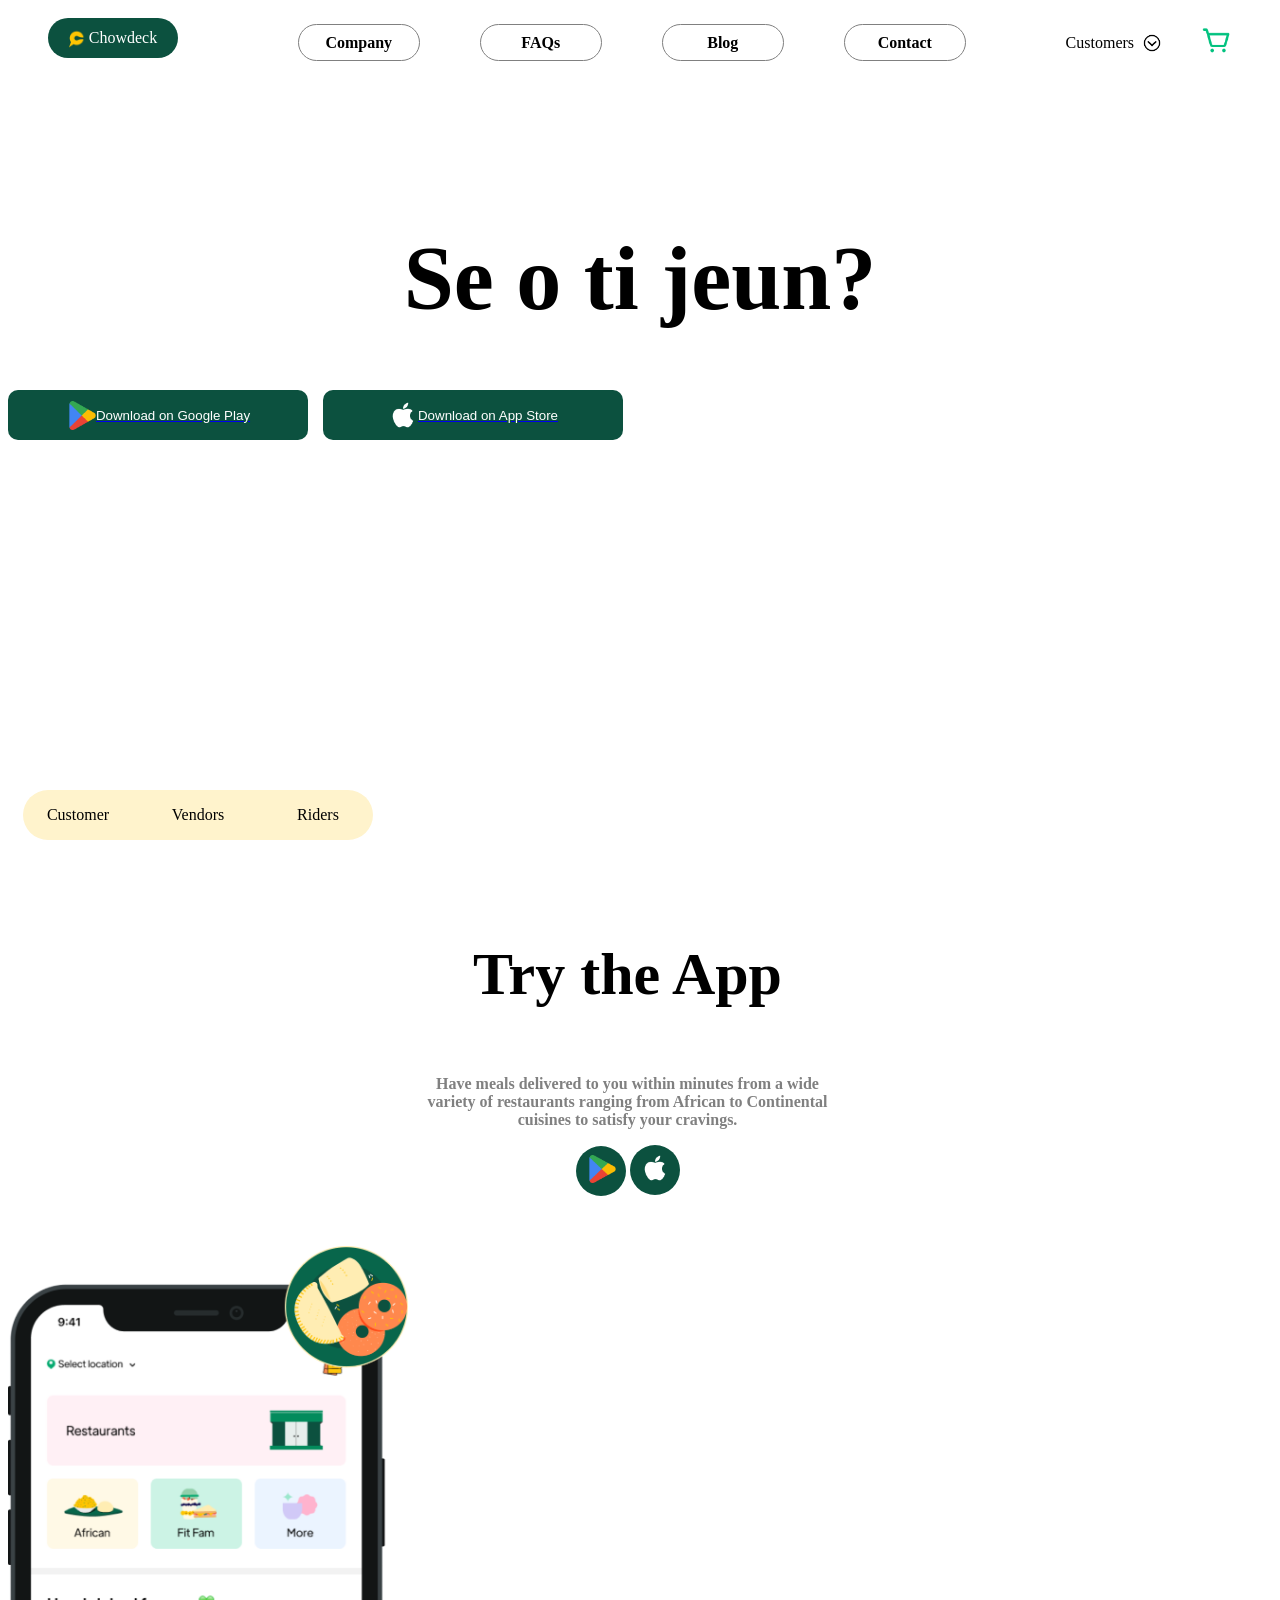
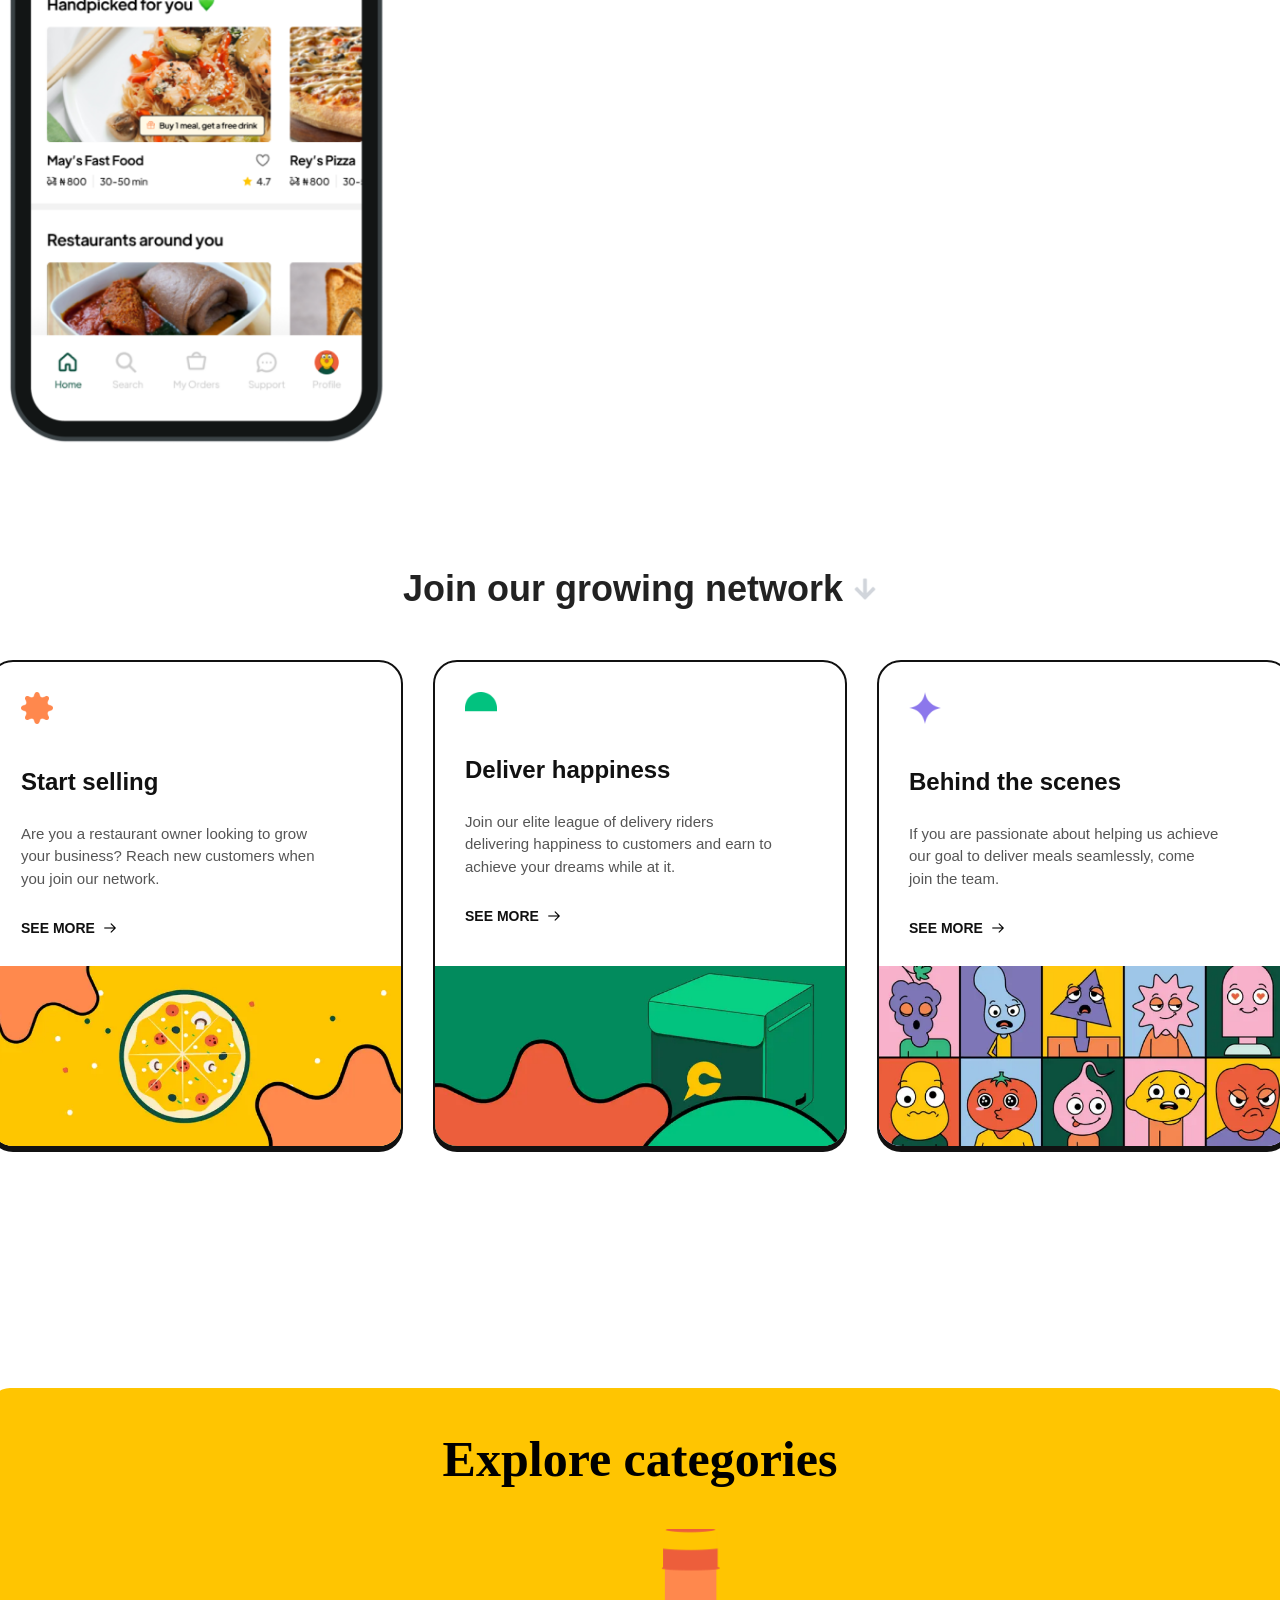
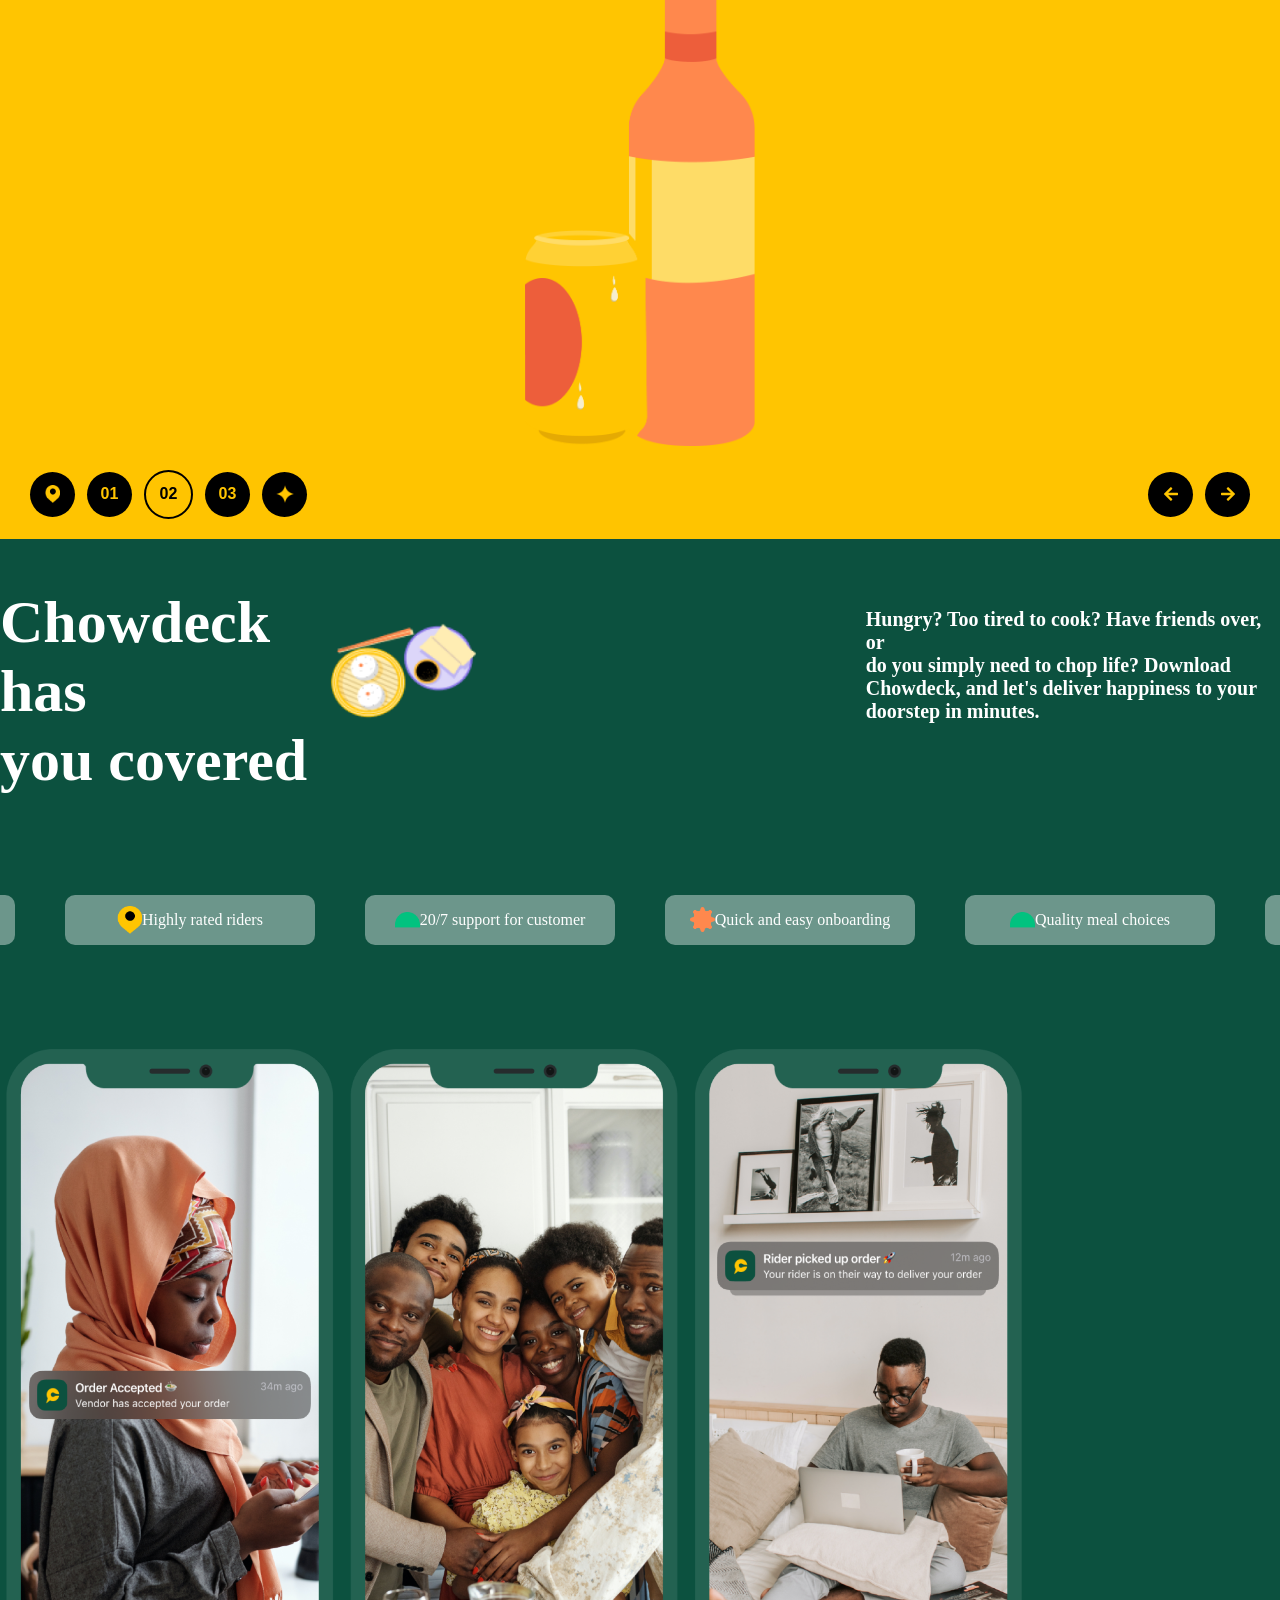
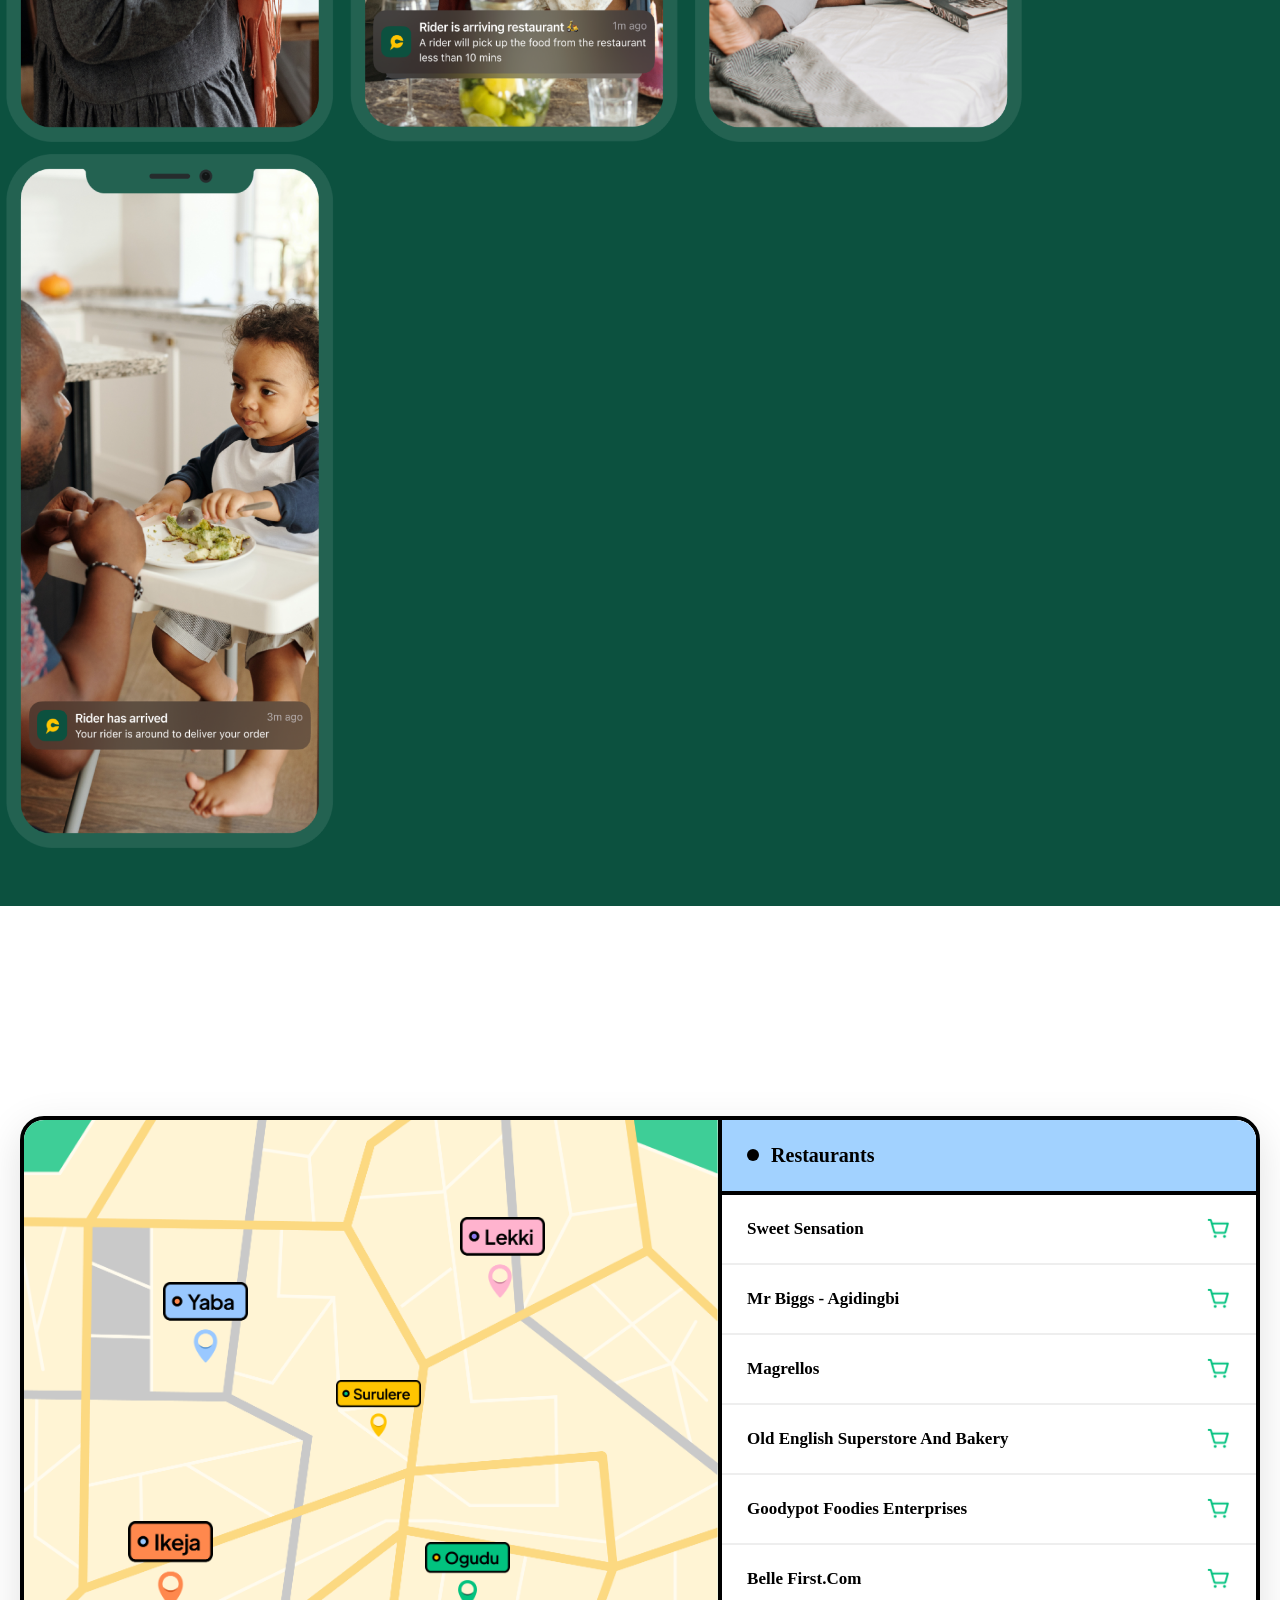
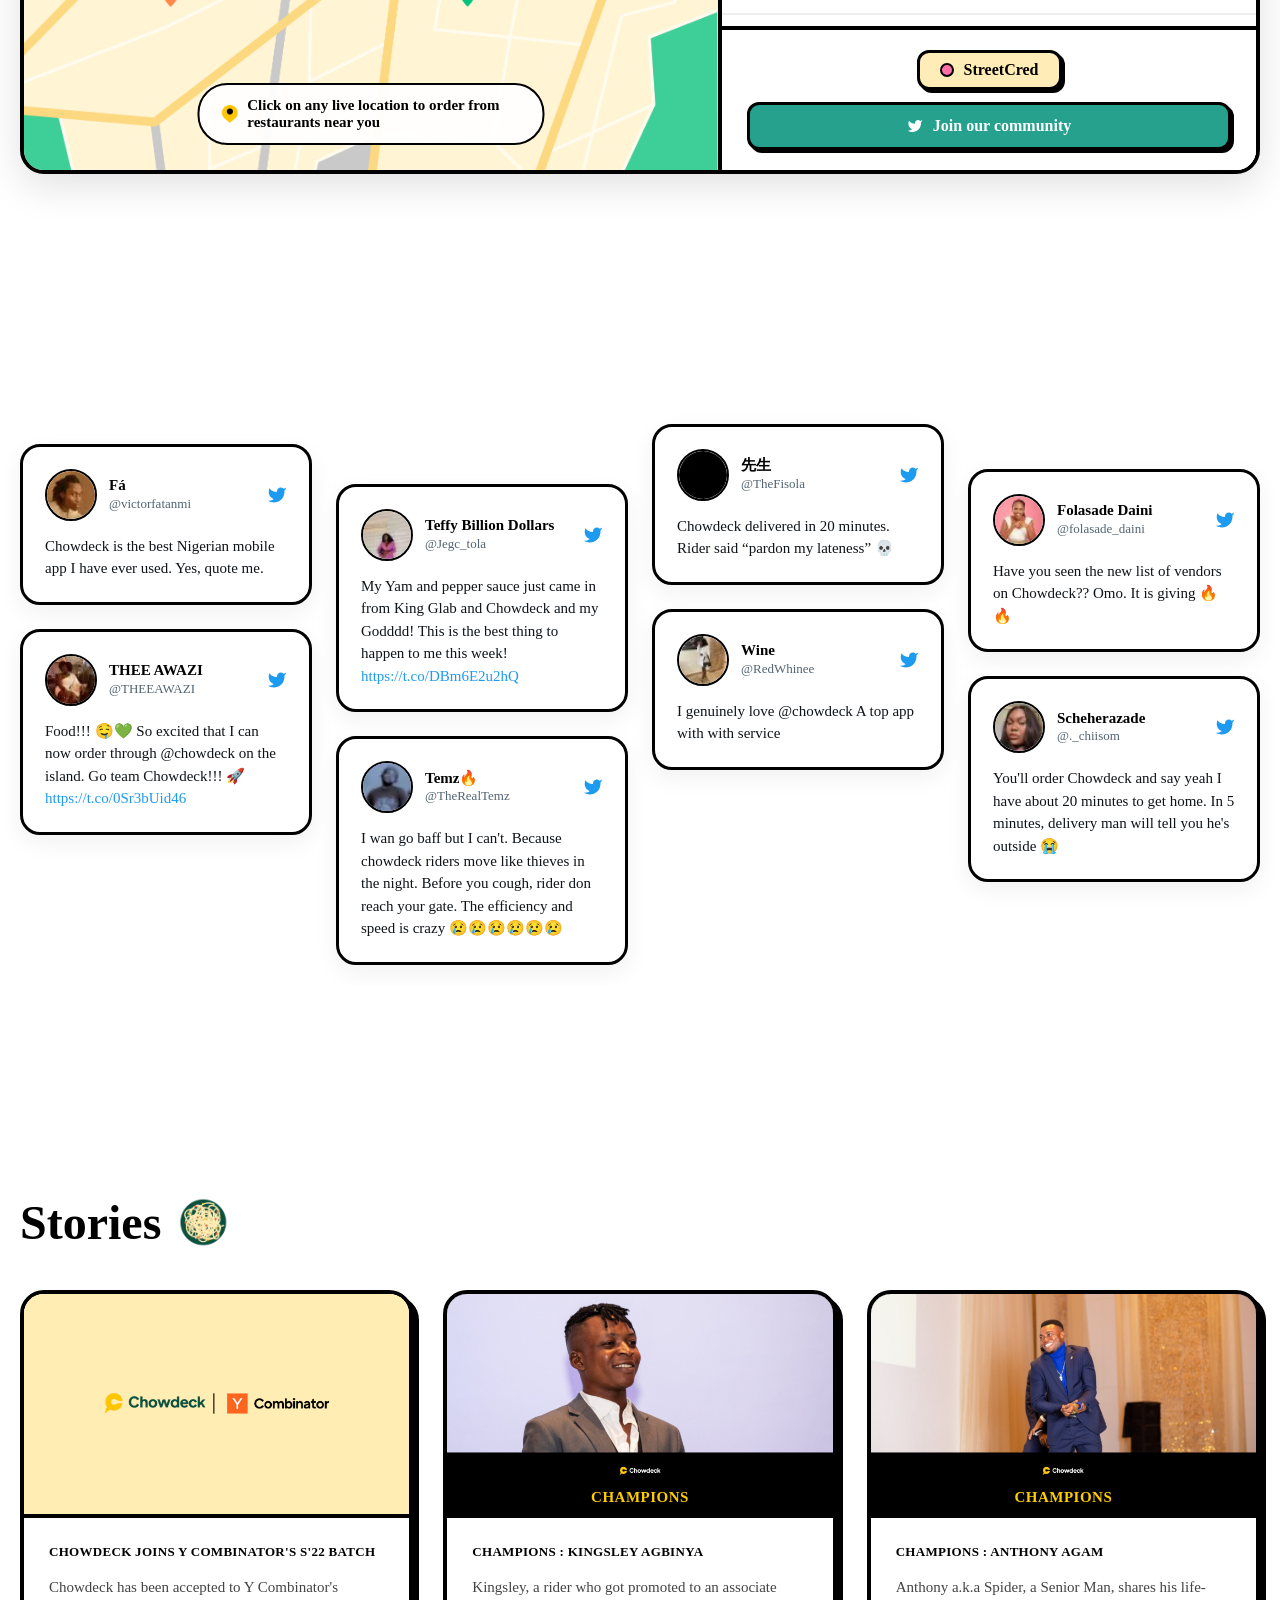
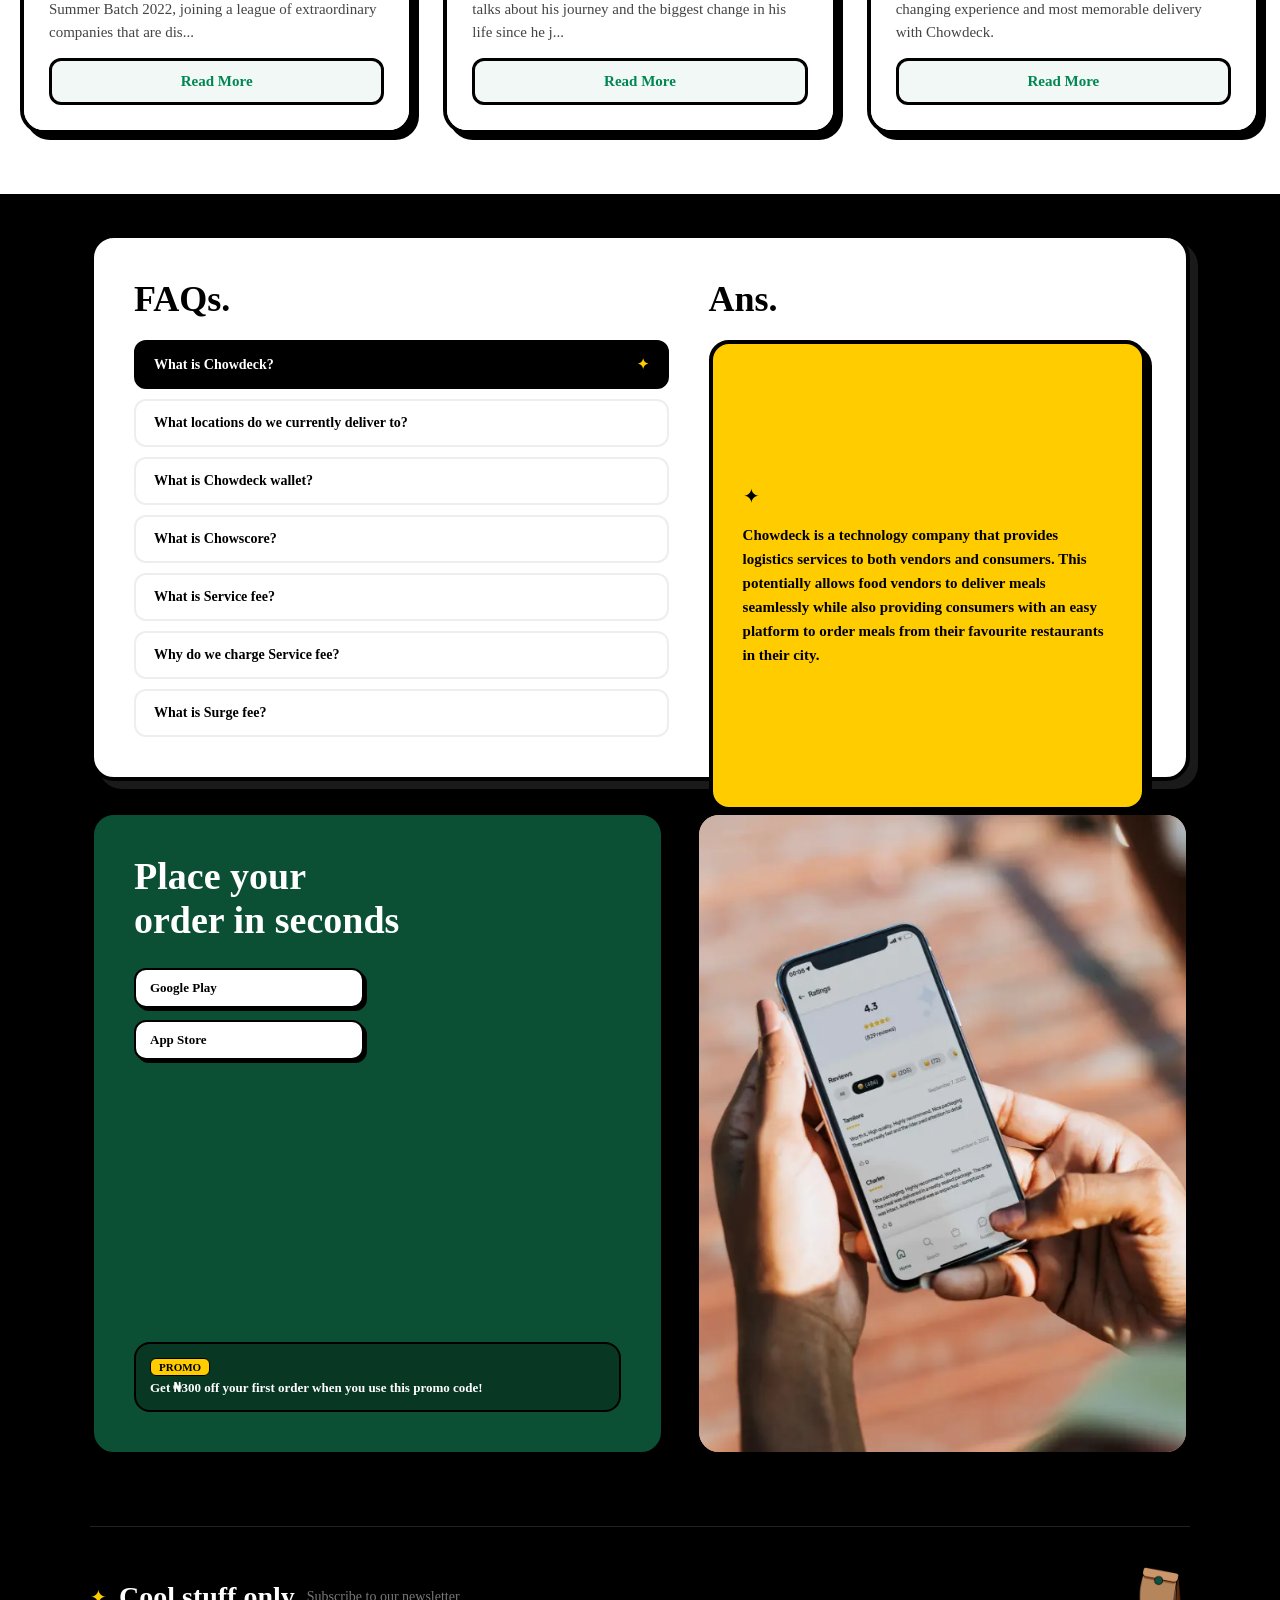
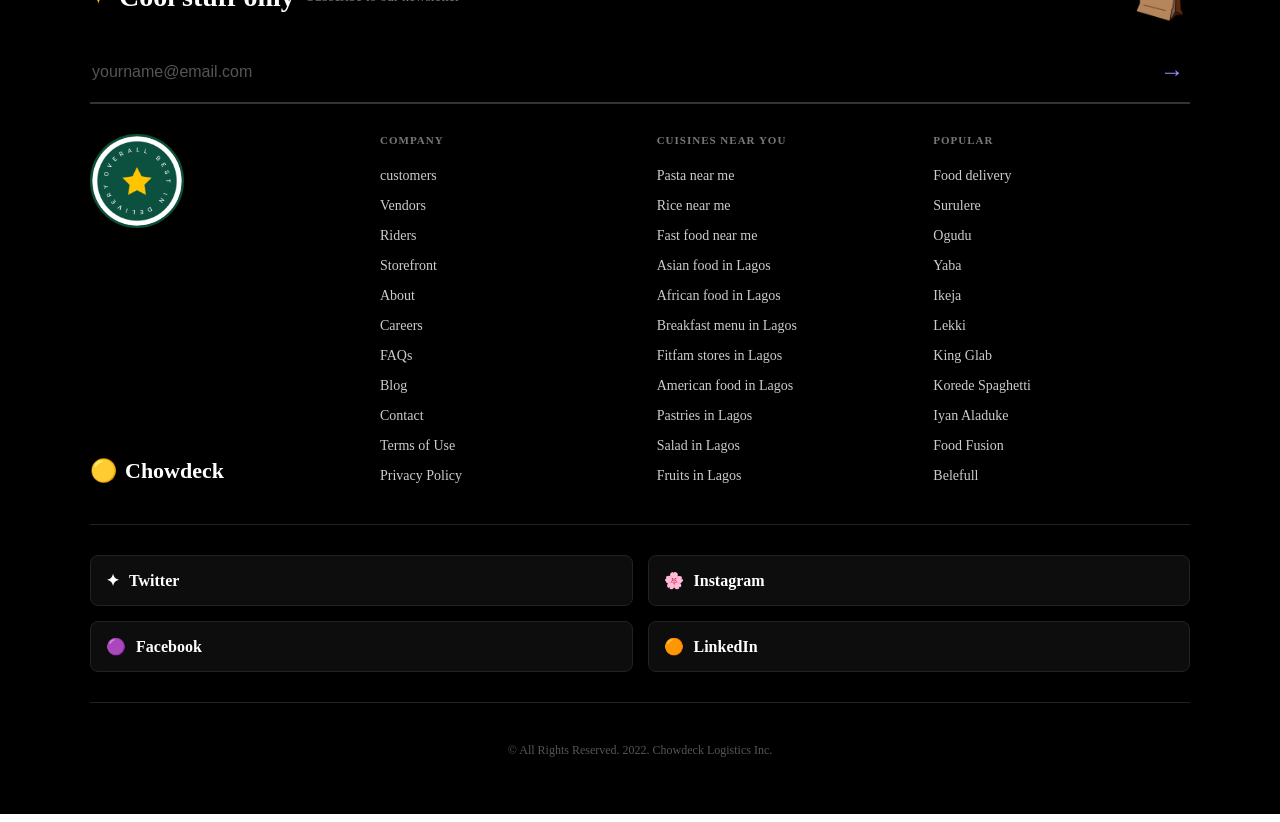
==== commit 5c4dd1c9: "Обновление файлов сайта" ====
--- a/index.html
+++ b/index.html
@@ -31,7 +31,7 @@
 
             <div class="link2">
                 <ul>
-                    <li><a href="#">Customers <img class="drop" src="dropdown.png" alt=""></a>
+                    <li><a class="droper" href="#">Customers <img class="drop" src="dropdown.png" alt=""></a>
                         <ul  class="dropdown">
                             <li><a href="#">Reviews</a></li>
                             <li><a href="#">Support</a></li>
--- a/style.css
+++ b/style.css
@@ -25,6 +25,9 @@
 }
 .link2 ul{
     list-style: none;
+}
+.droper {
+    color: black;
 }
 .link2 a{
     text-decoration: none;
@@ -1166,7 +1169,7 @@
     display: flex;
     justify-content: center;
     box-sizing: border-box;
-    height: 2210px;
+    height: 2220px;
 }
 
 .footer-wrapper {
@@ -1536,9 +1539,3 @@
     font-size: 12px;
     margin-top: 10px;
 }
-html, body {
-    margin: 0;
-    padding: 0;
-    width: 100%;
-    overflow-x: hidden;
-}
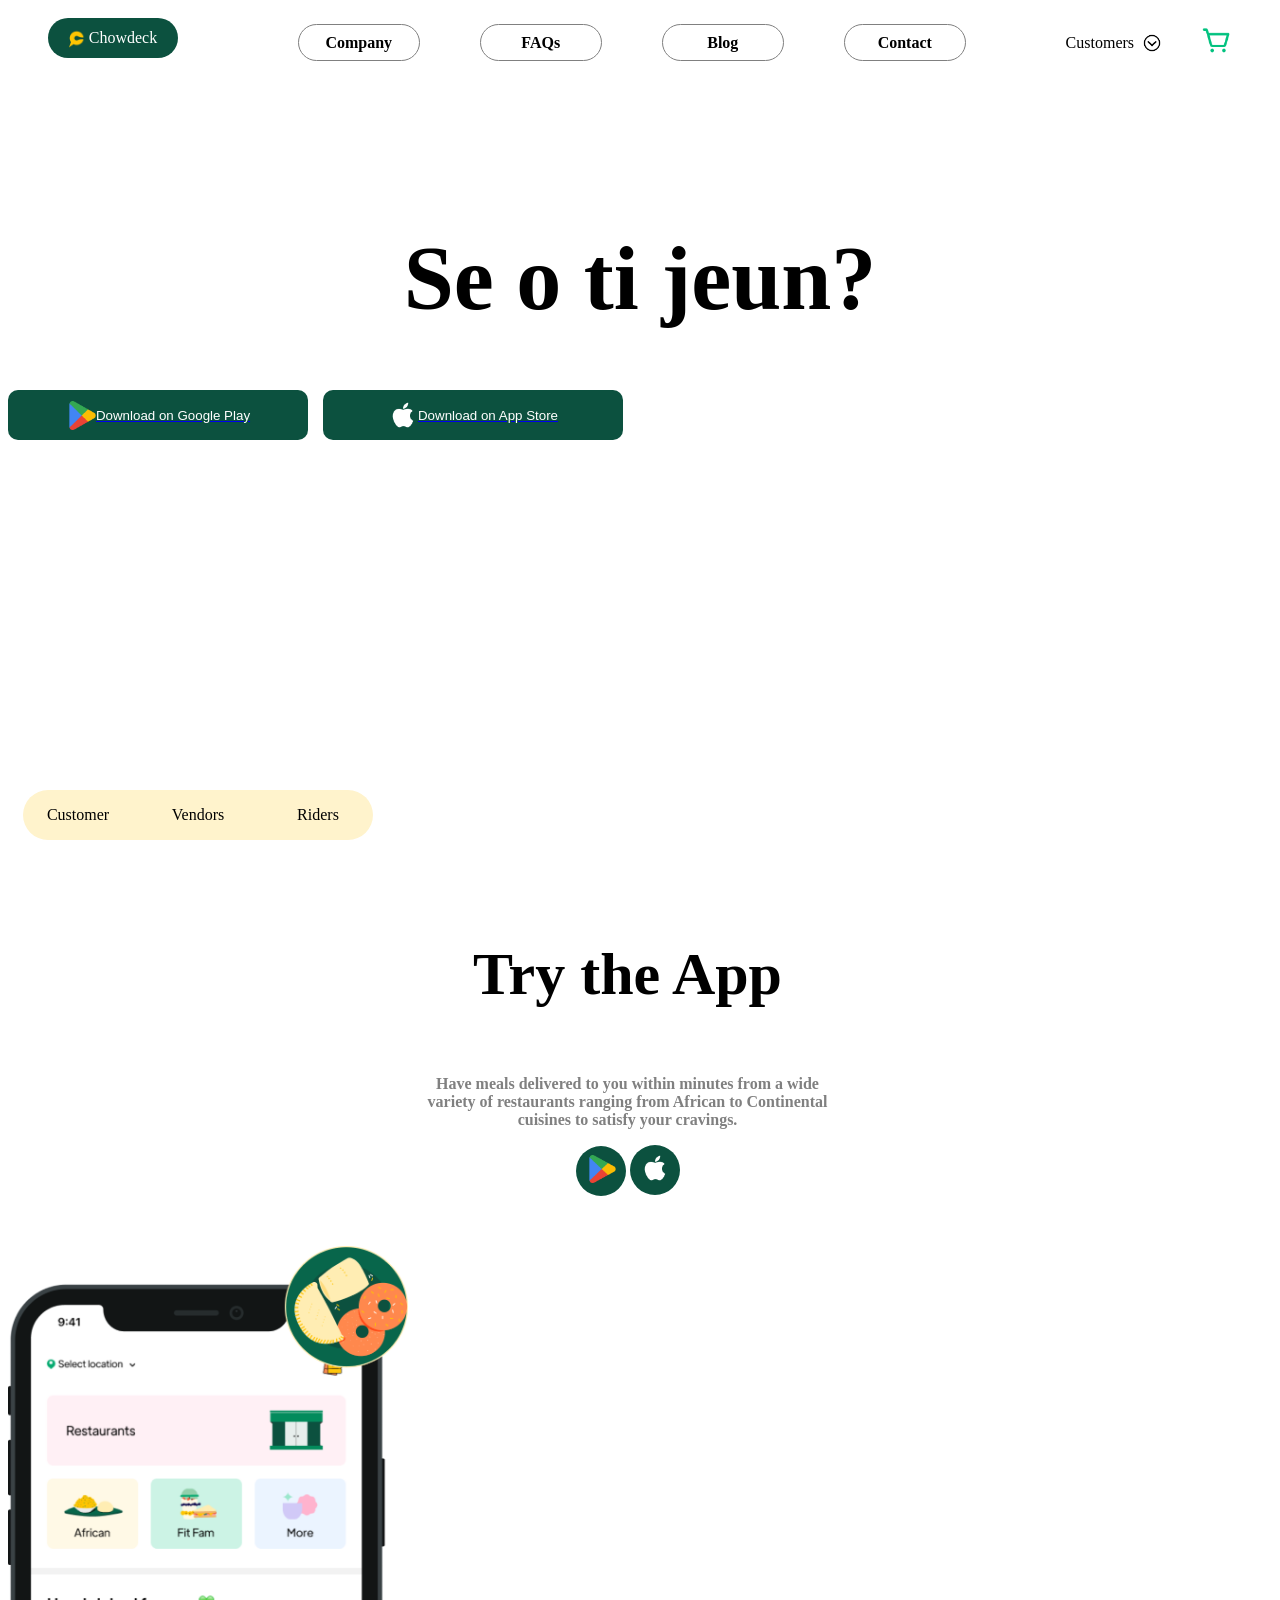
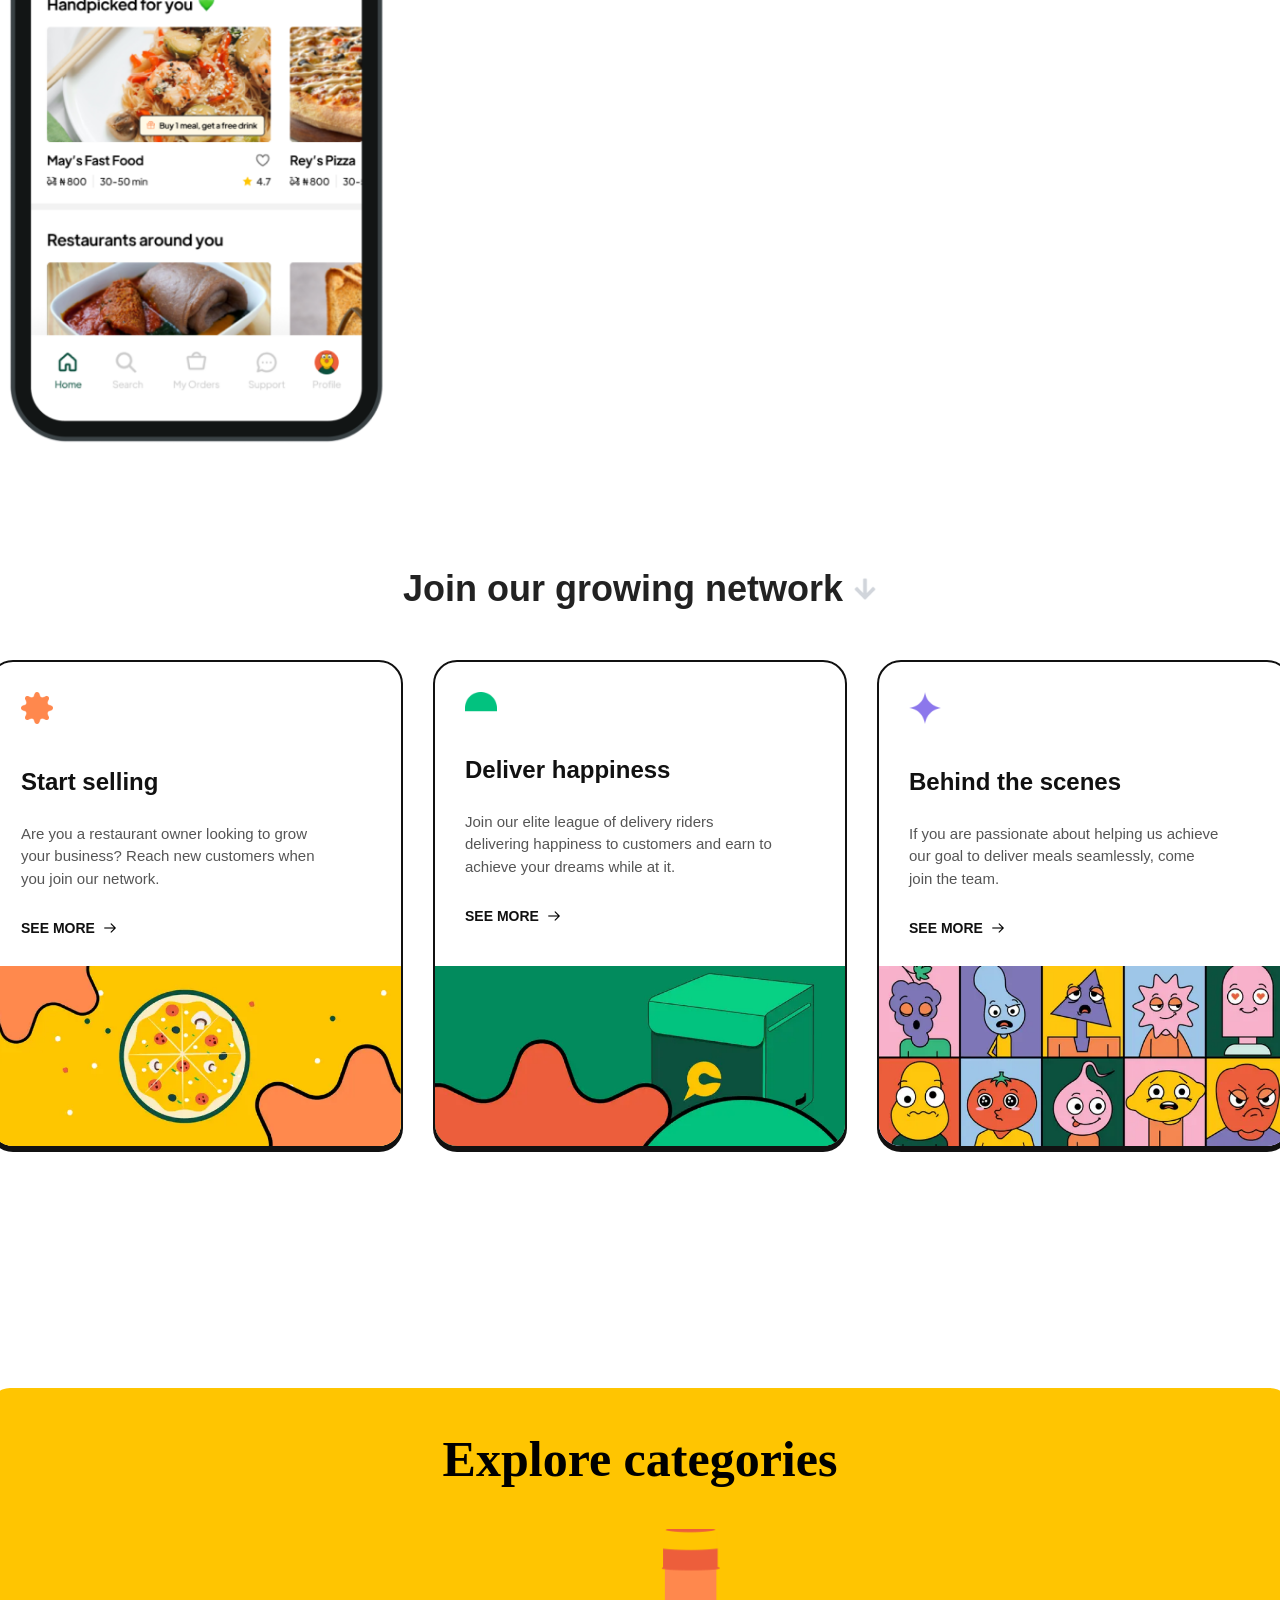
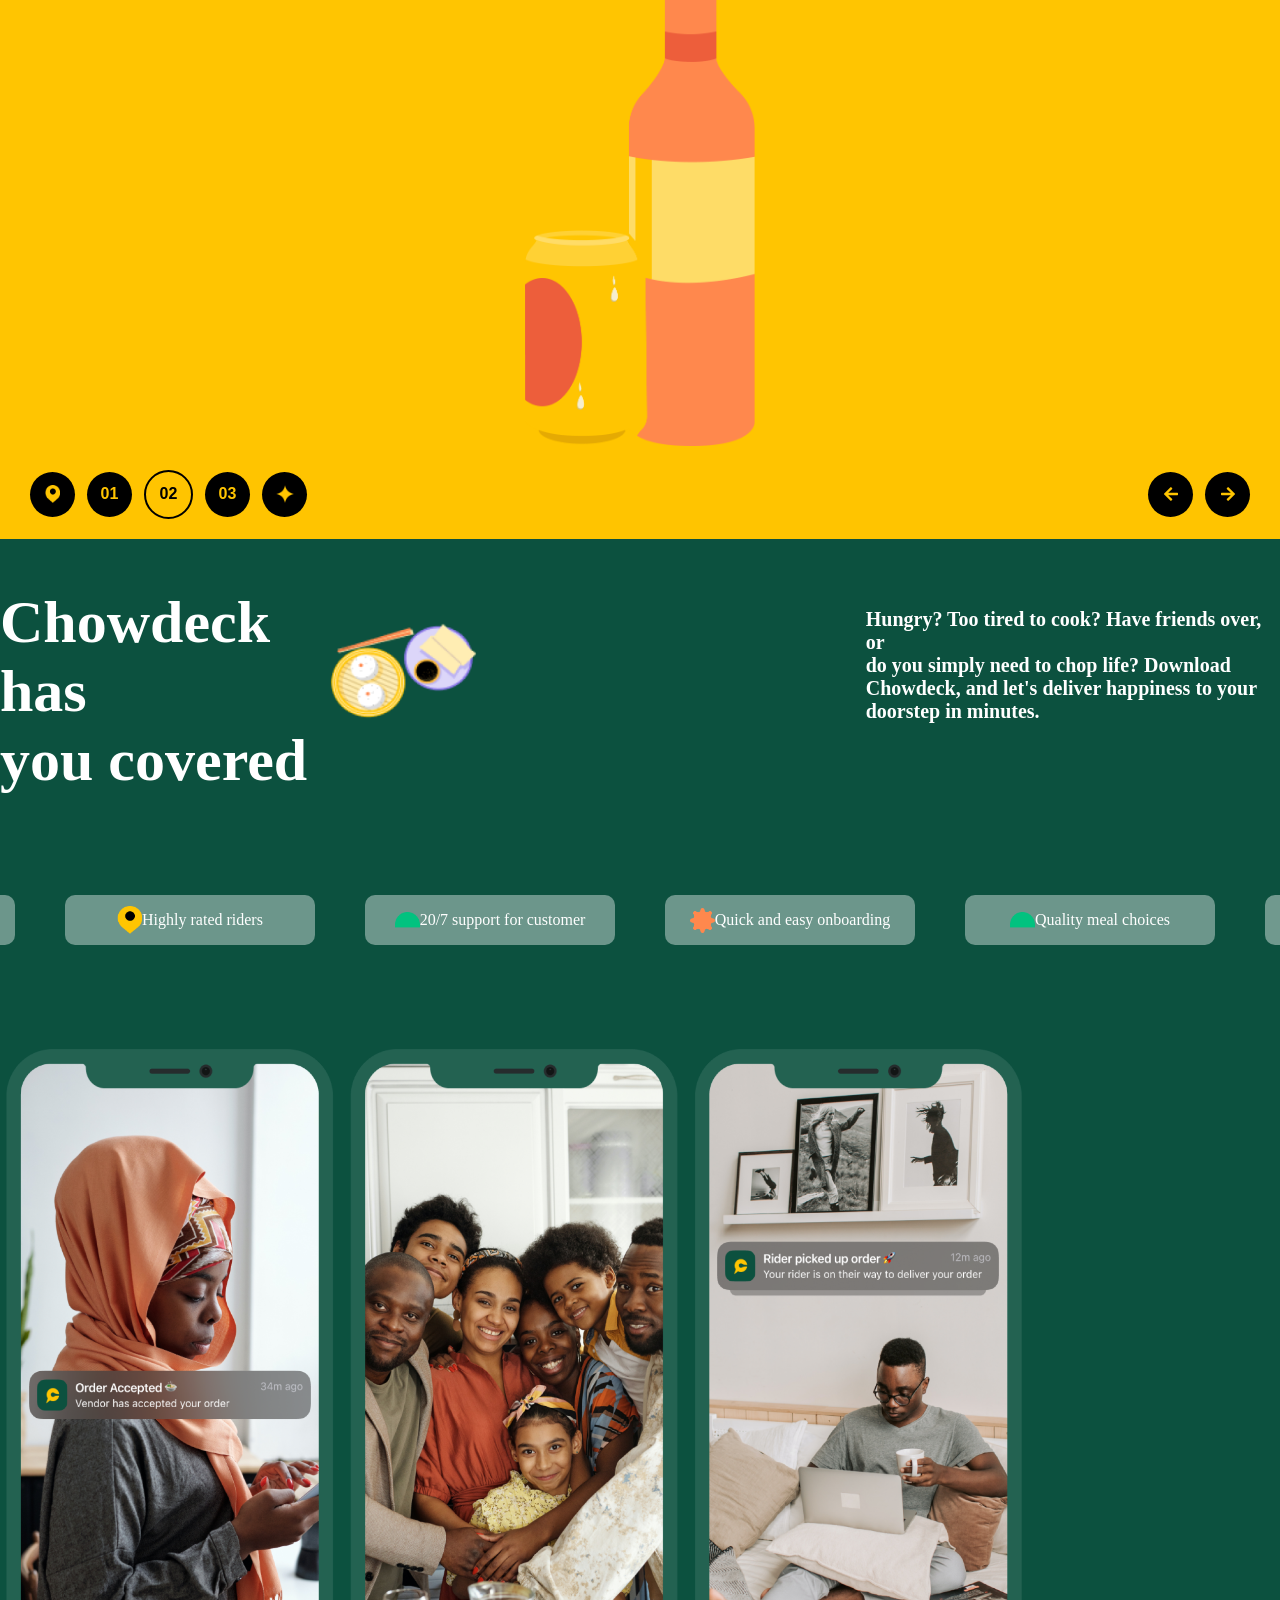
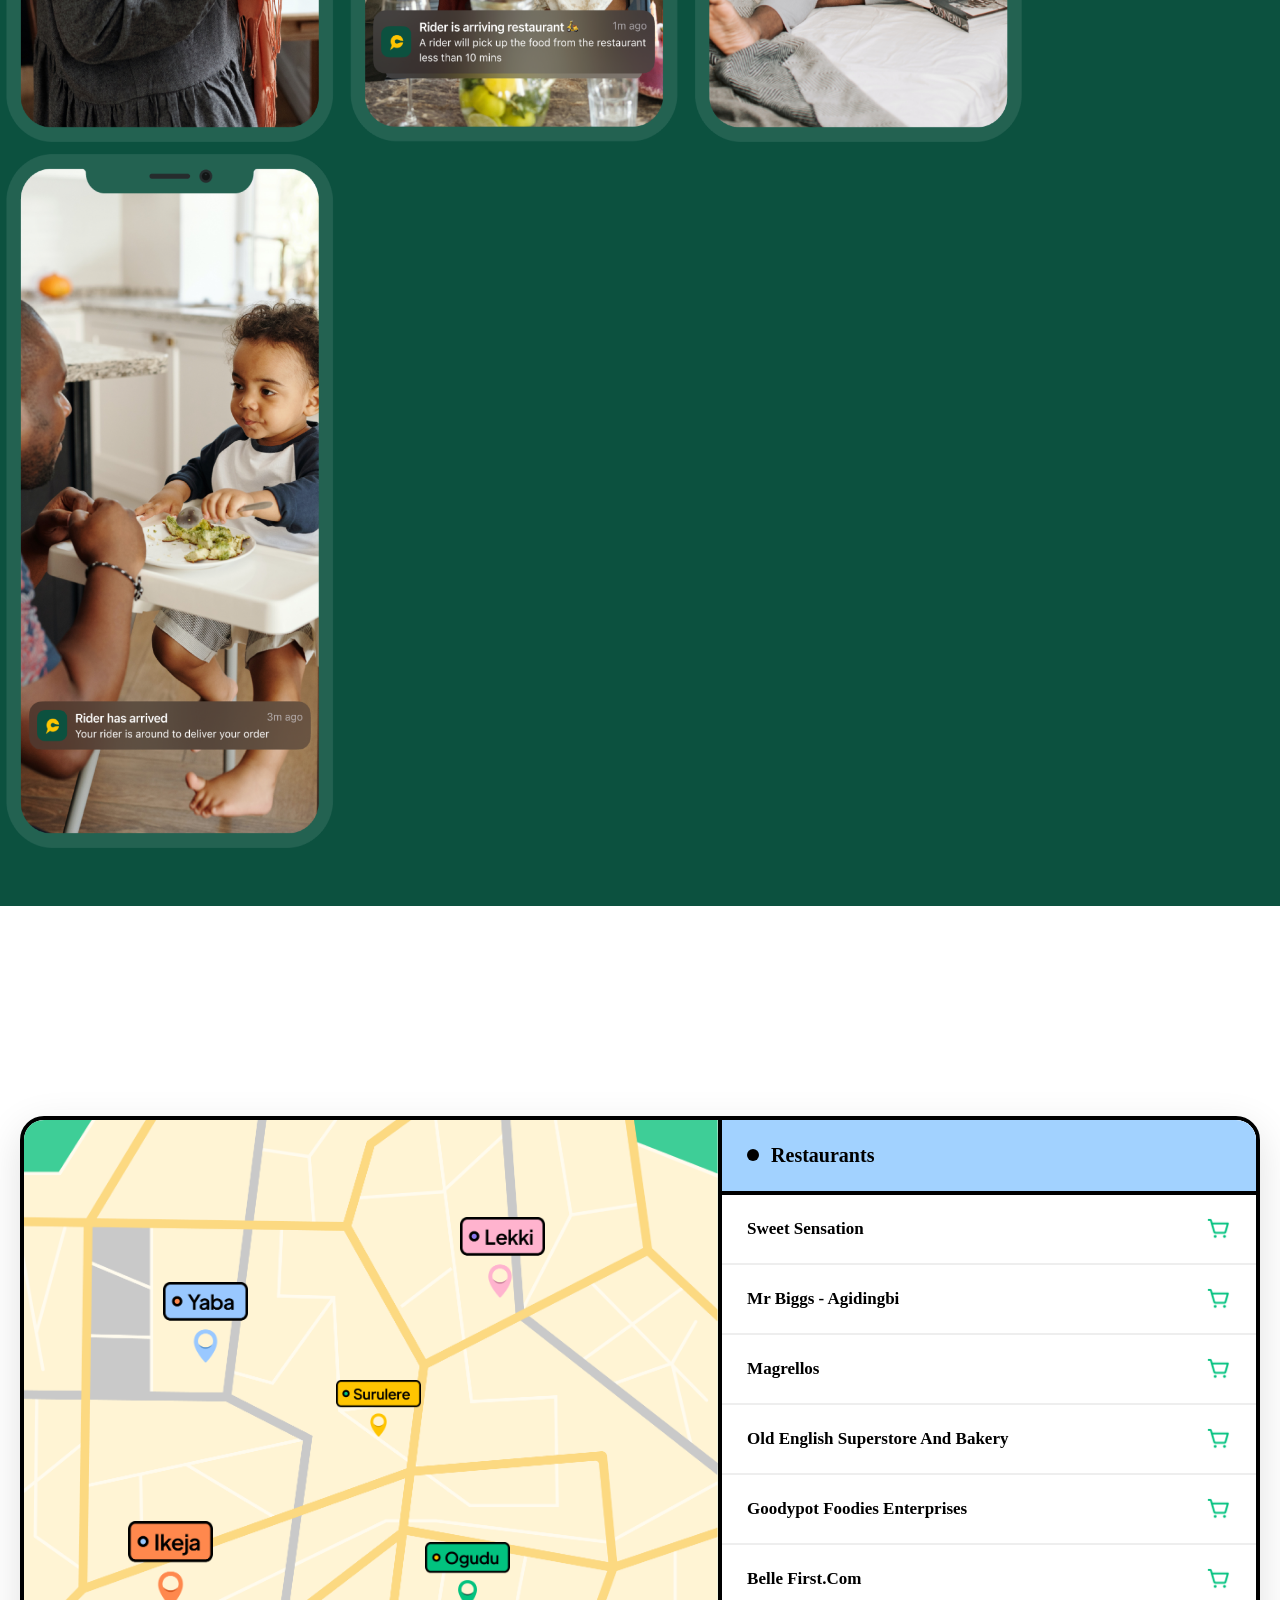
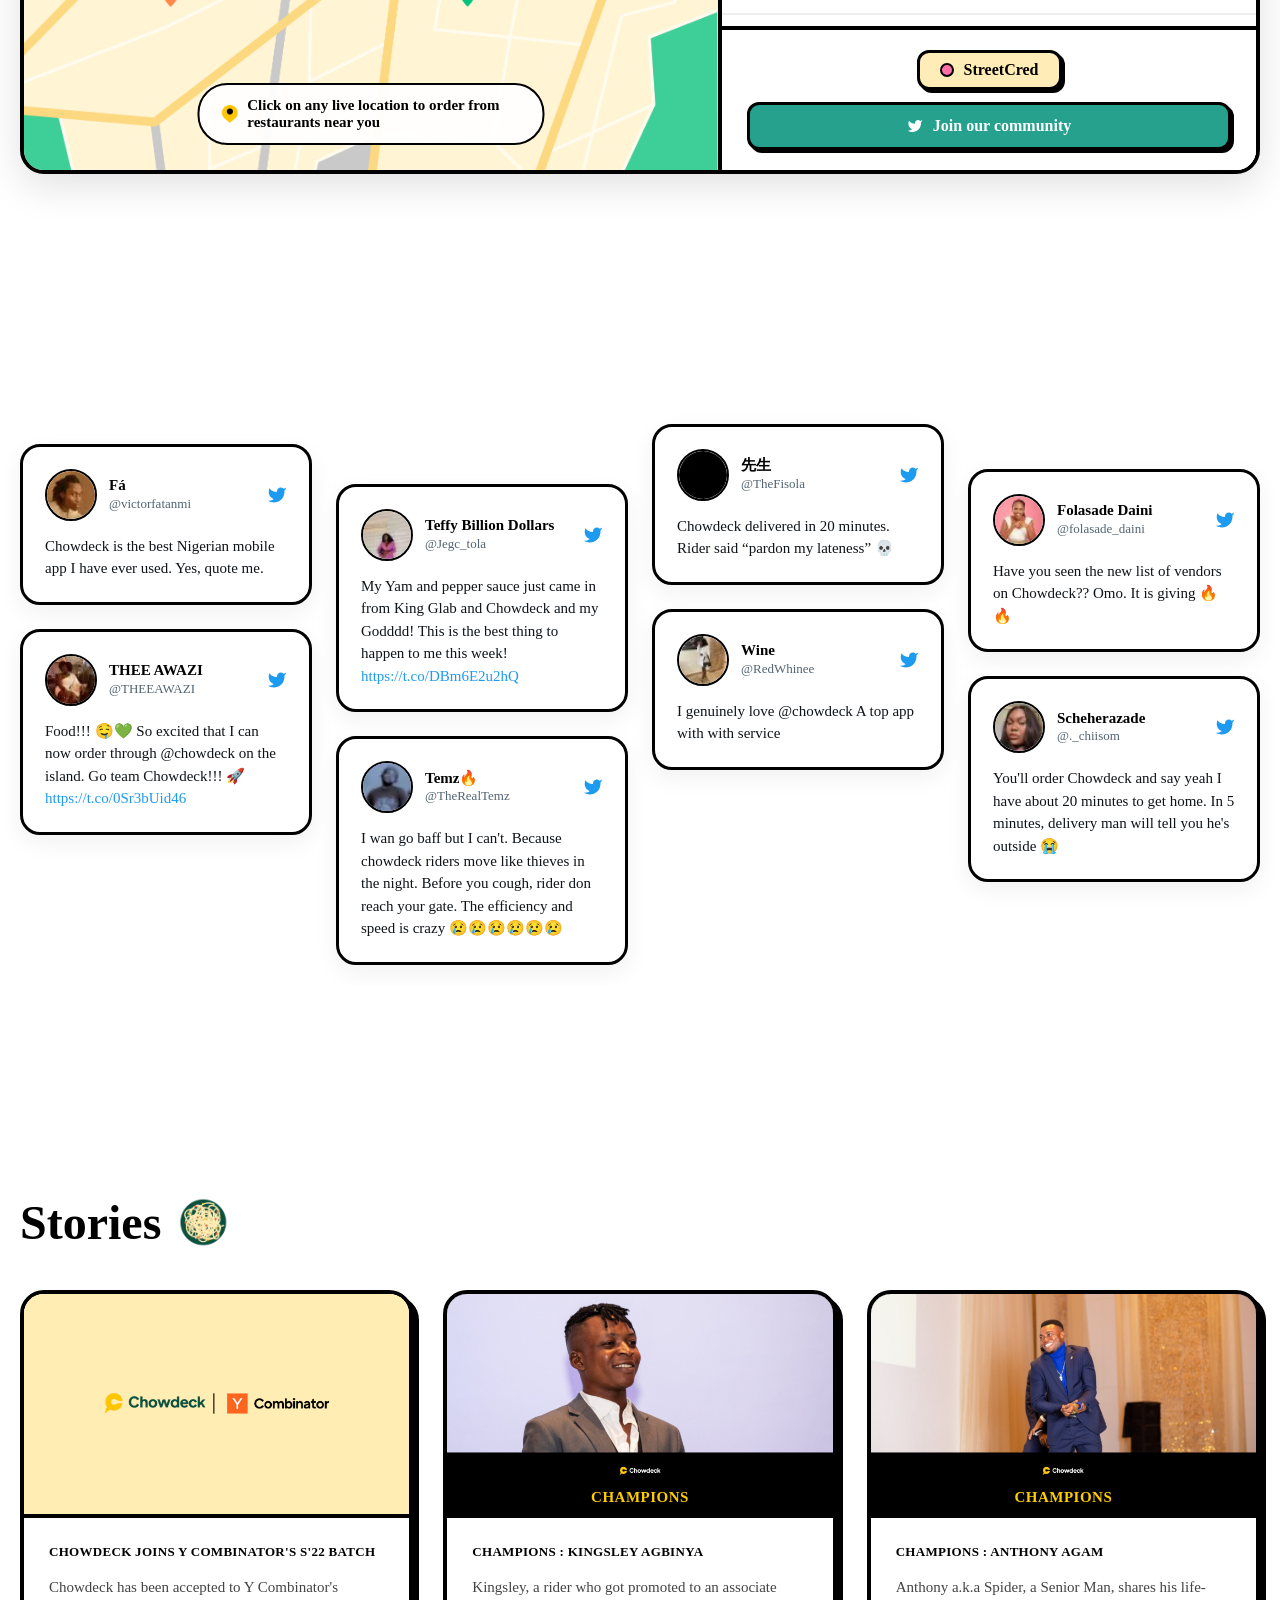
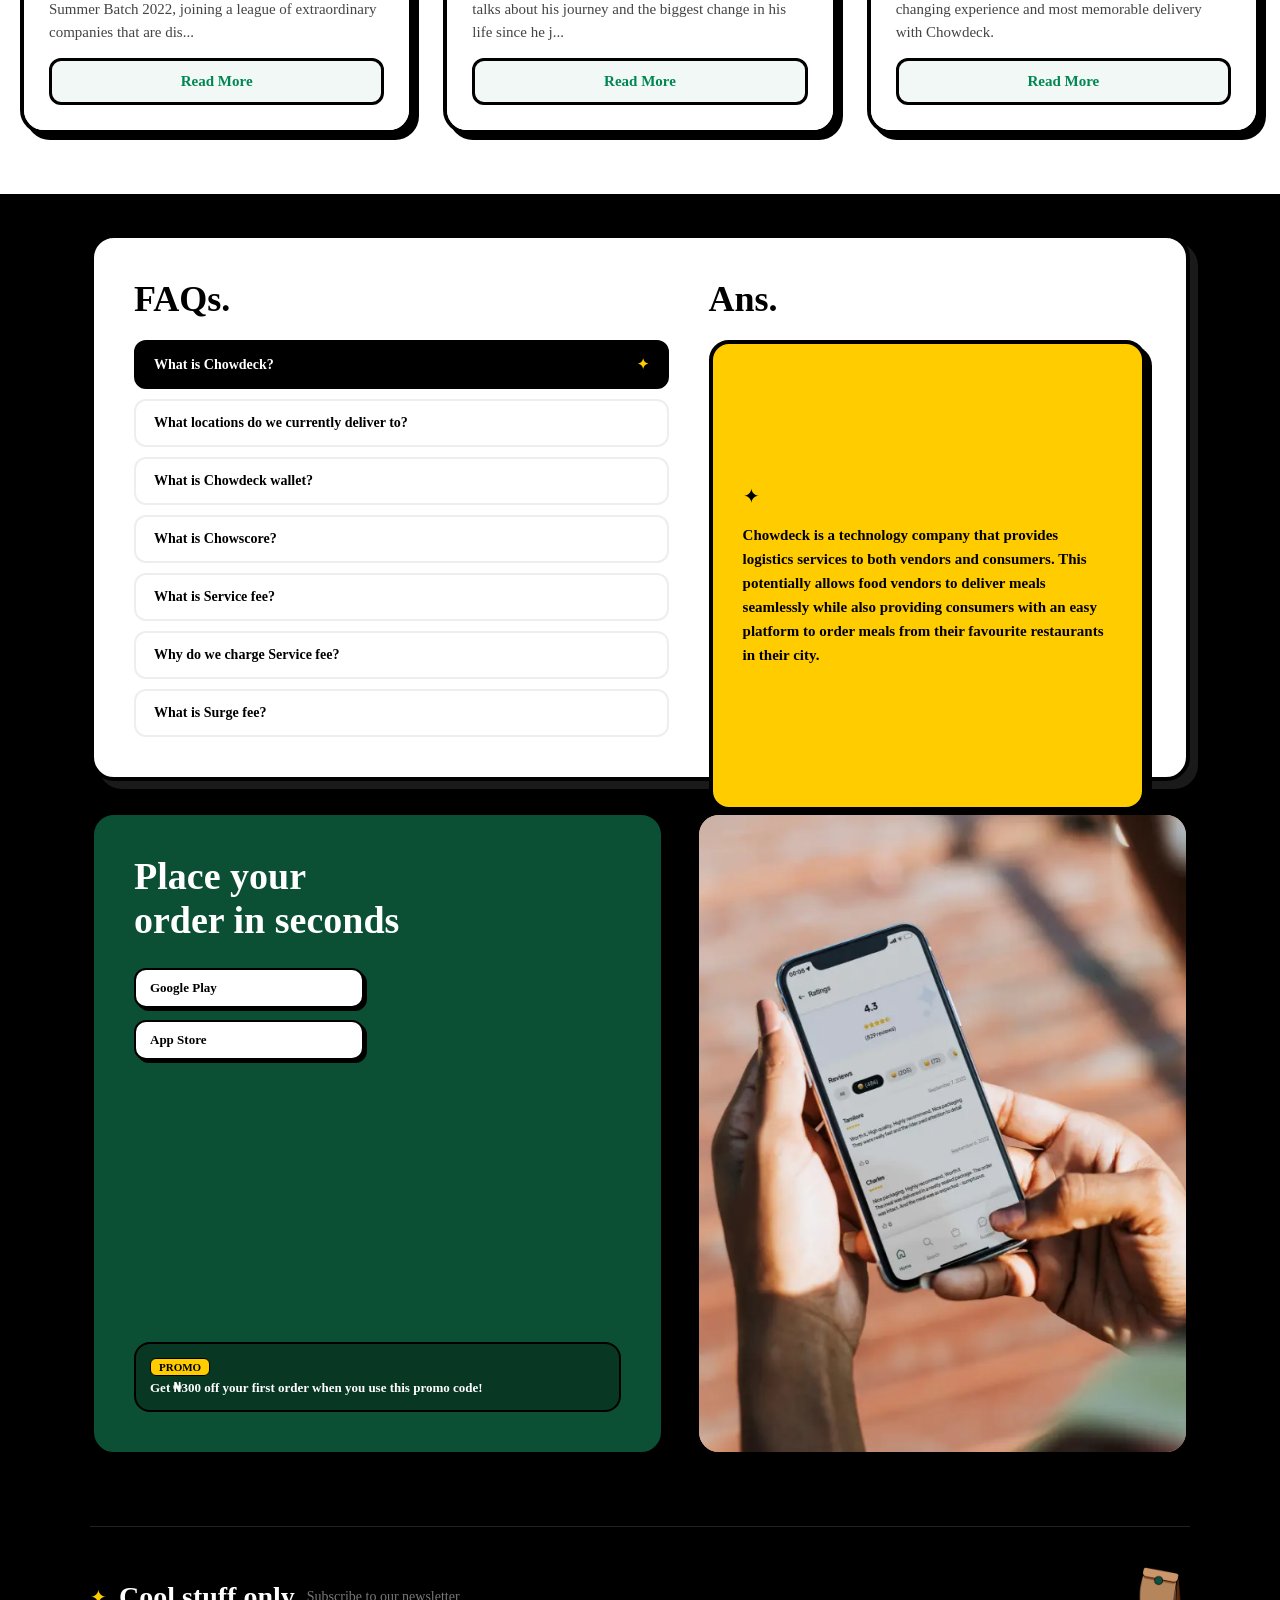
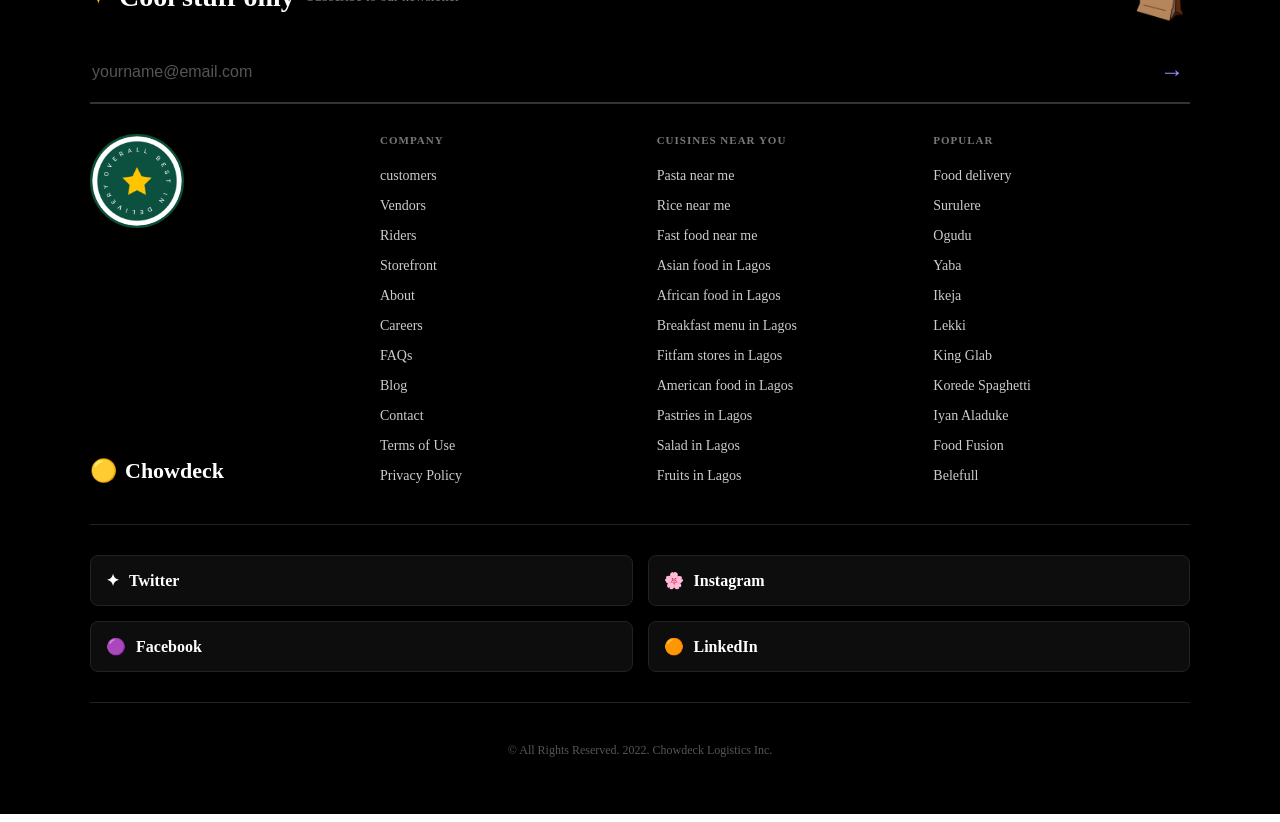
==== commit f7992317: "Обновление файлов сайта2" ====
--- a/index.html
+++ b/index.html
@@ -15,16 +15,16 @@
             <div class="link">
                 <ul>
                     <li>
-                        <a href="#">Company</a>
+                        <a href="#unknown5">Company</a>
                     </li>
                     <li>
-                        <a href="#">FAQs</a>
+                        <a href="#unknown6">FAQs</a>
                     </li>
                     <li>
-                        <a href="#">Blog</a>
+                        <a href="#unknown3">Blog</a>
                     </li>
                     <li>
-                        <a href="#">Contact</a>
+                        <a href="contact.html">Contact</a>
                     </li>
                 </ul>
             </div>
@@ -573,10 +573,10 @@
                 </div>
             </div>
             <div class="footer-social-grid">
-                <a href="#" class="social-item"><span>✦</span> Twitter</a>
-                <a href="#" class="social-item"><span>🌸</span> Instagram</a>
-                <a href="#" class="social-item"><span>🟣</span> Facebook</a>
-                <a href="#" class="social-item"><span>🟠</span> LinkedIn</a>
+                <a href="https://x.com/" class="social-item"><span>✦</span> Twitter</a>
+                <a href="https://www.instagram.com/?hl=en" class="social-item"><span>🌸</span> Instagram</a>
+                <a href="https://www.facebook.com/" class="social-item"><span>🟣</span> Facebook</a>
+                <a href="https://uz.linkedin.com/" class="social-item"><span>🟠</span> LinkedIn</a>
             </div>
             <div class="footer-copyright">
                 © All Rights Reserved. 2022. Chowdeck Logistics Inc.
--- a/style.css
+++ b/style.css
@@ -1539,3 +1539,4 @@
     font-size: 12px;
     margin-top: 10px;
 }
+
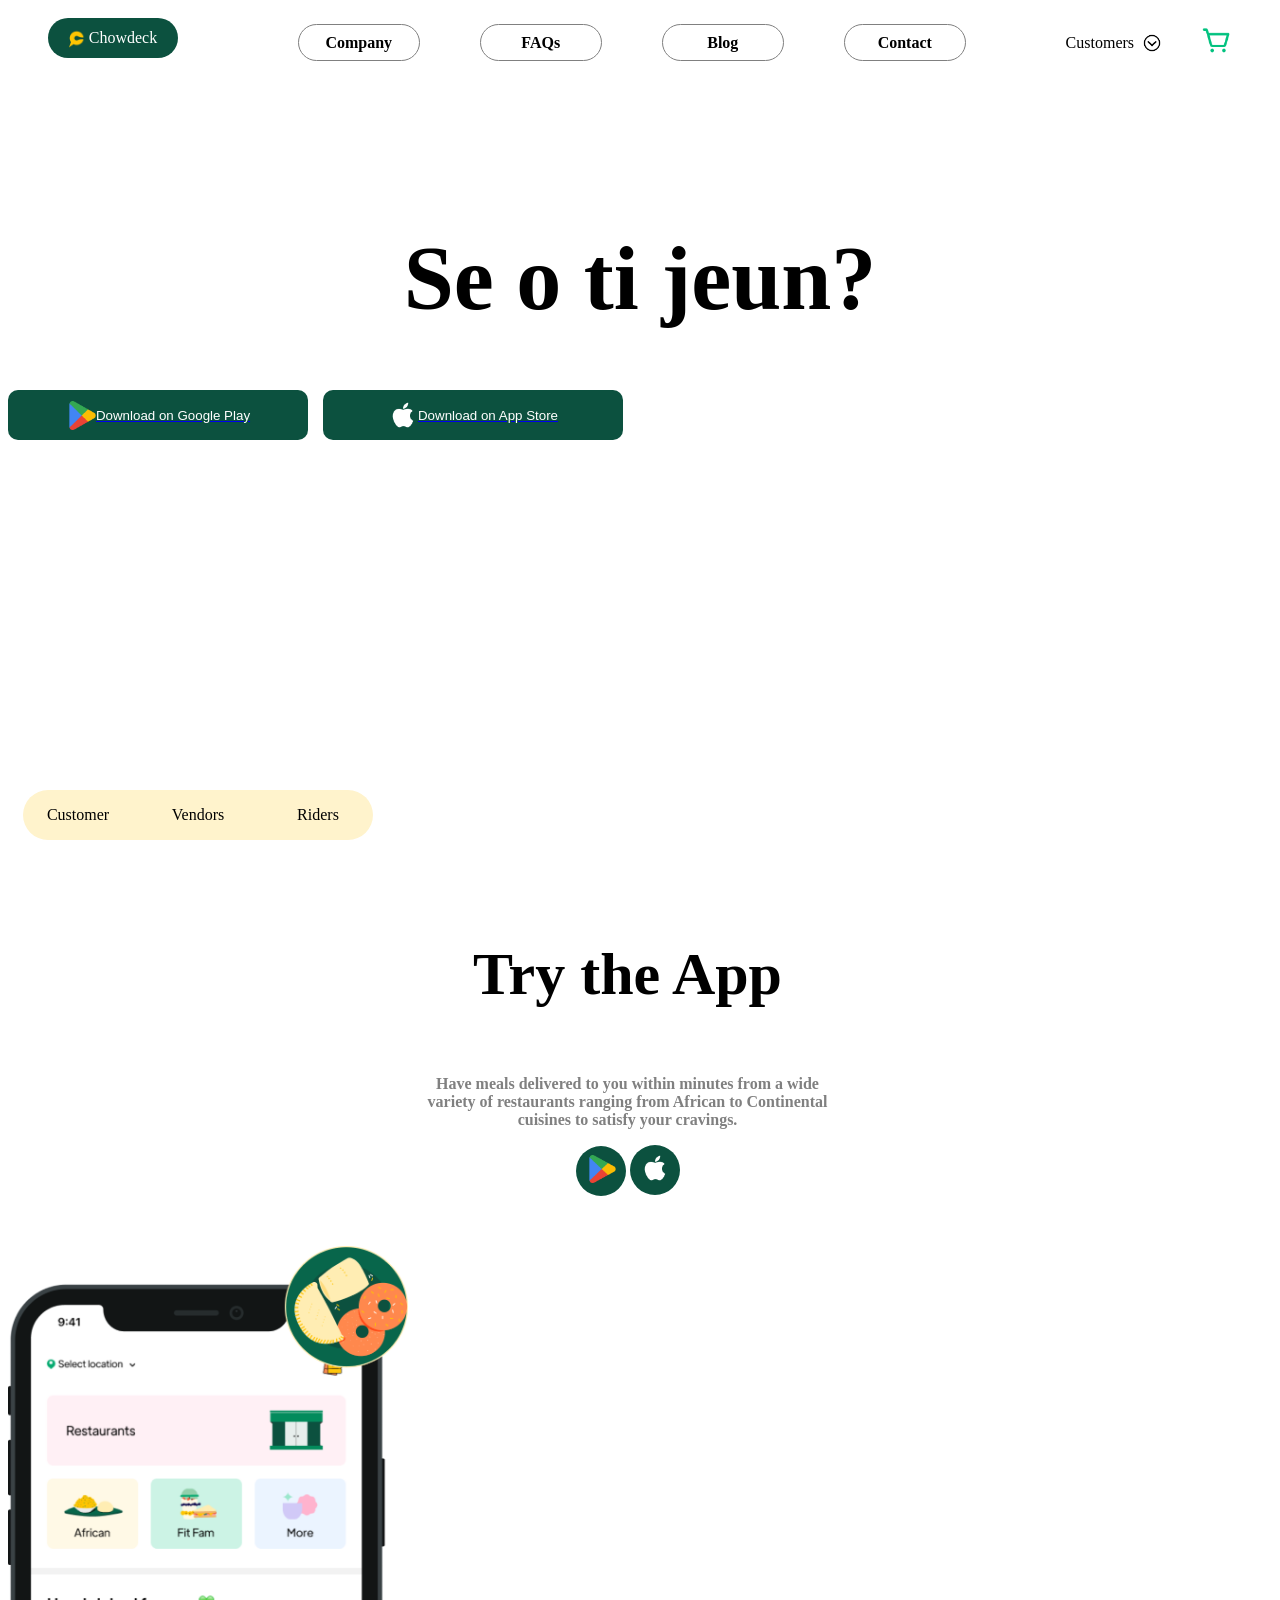
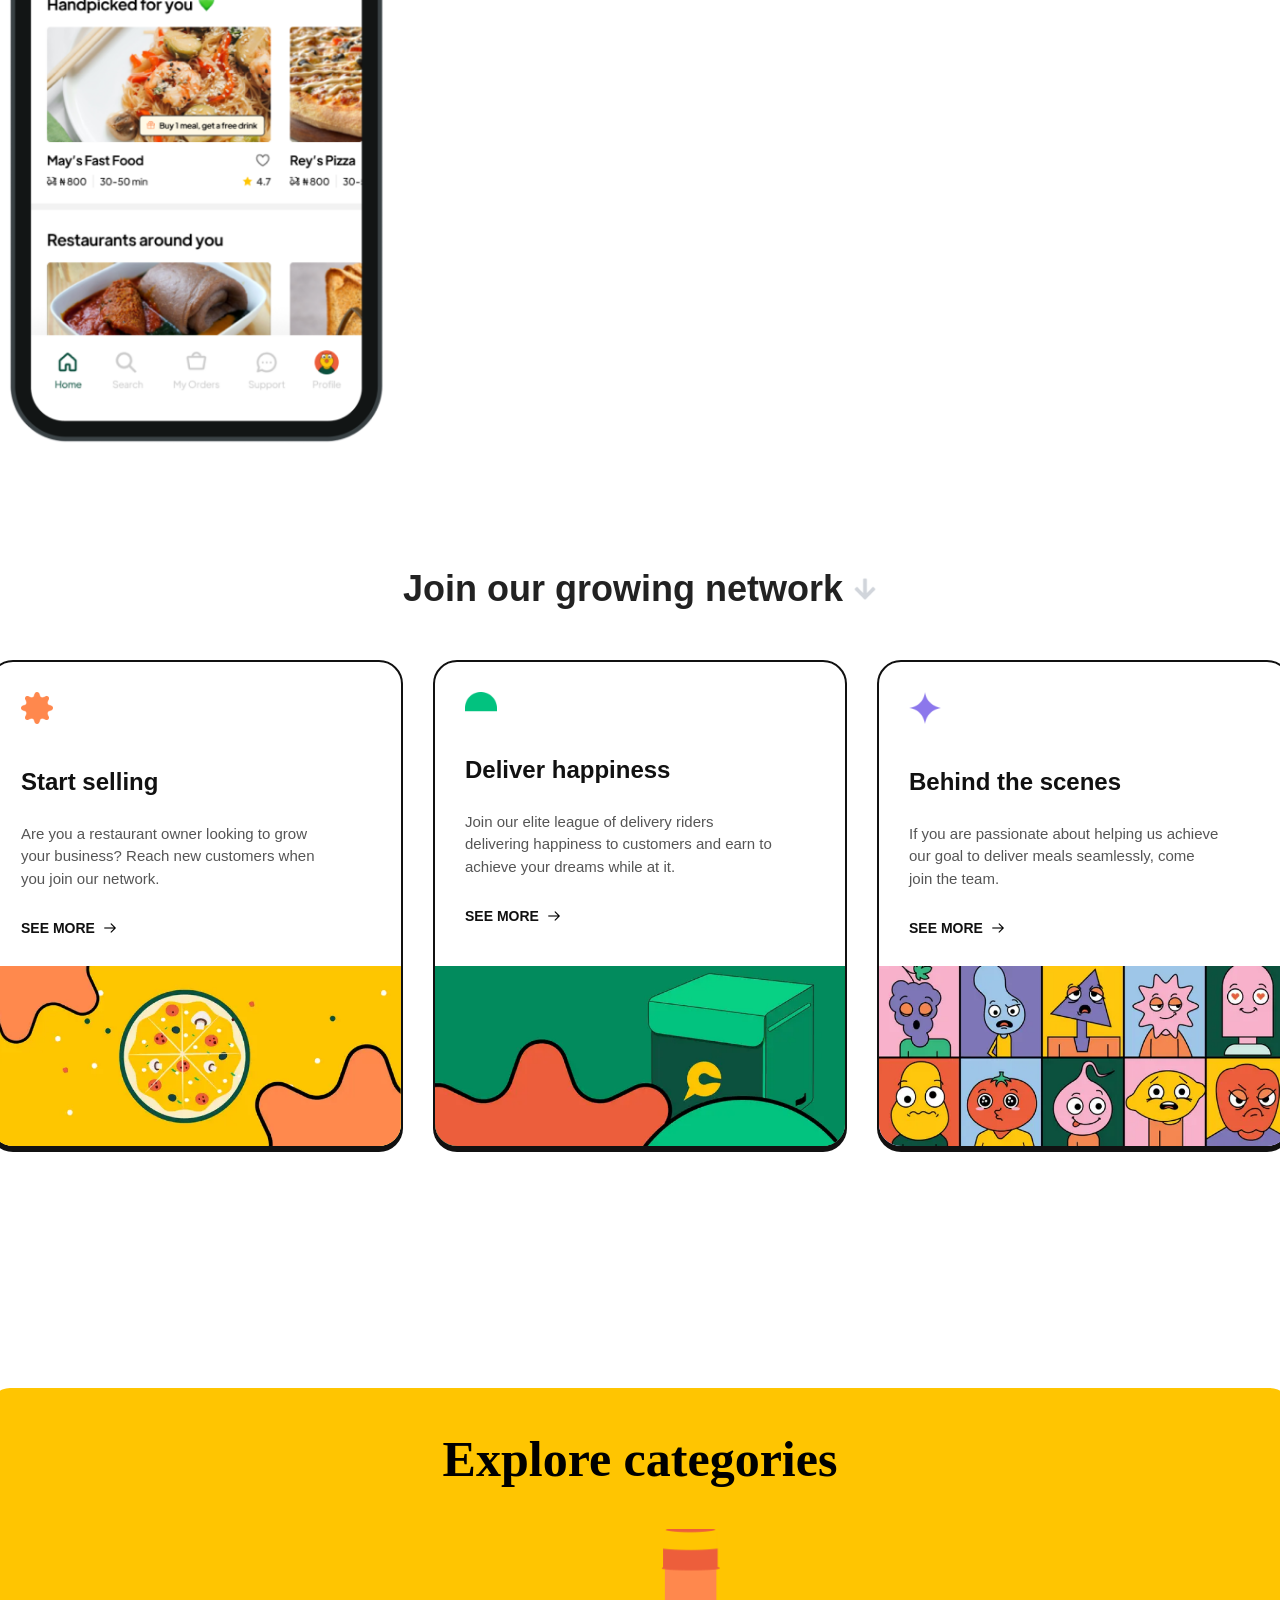
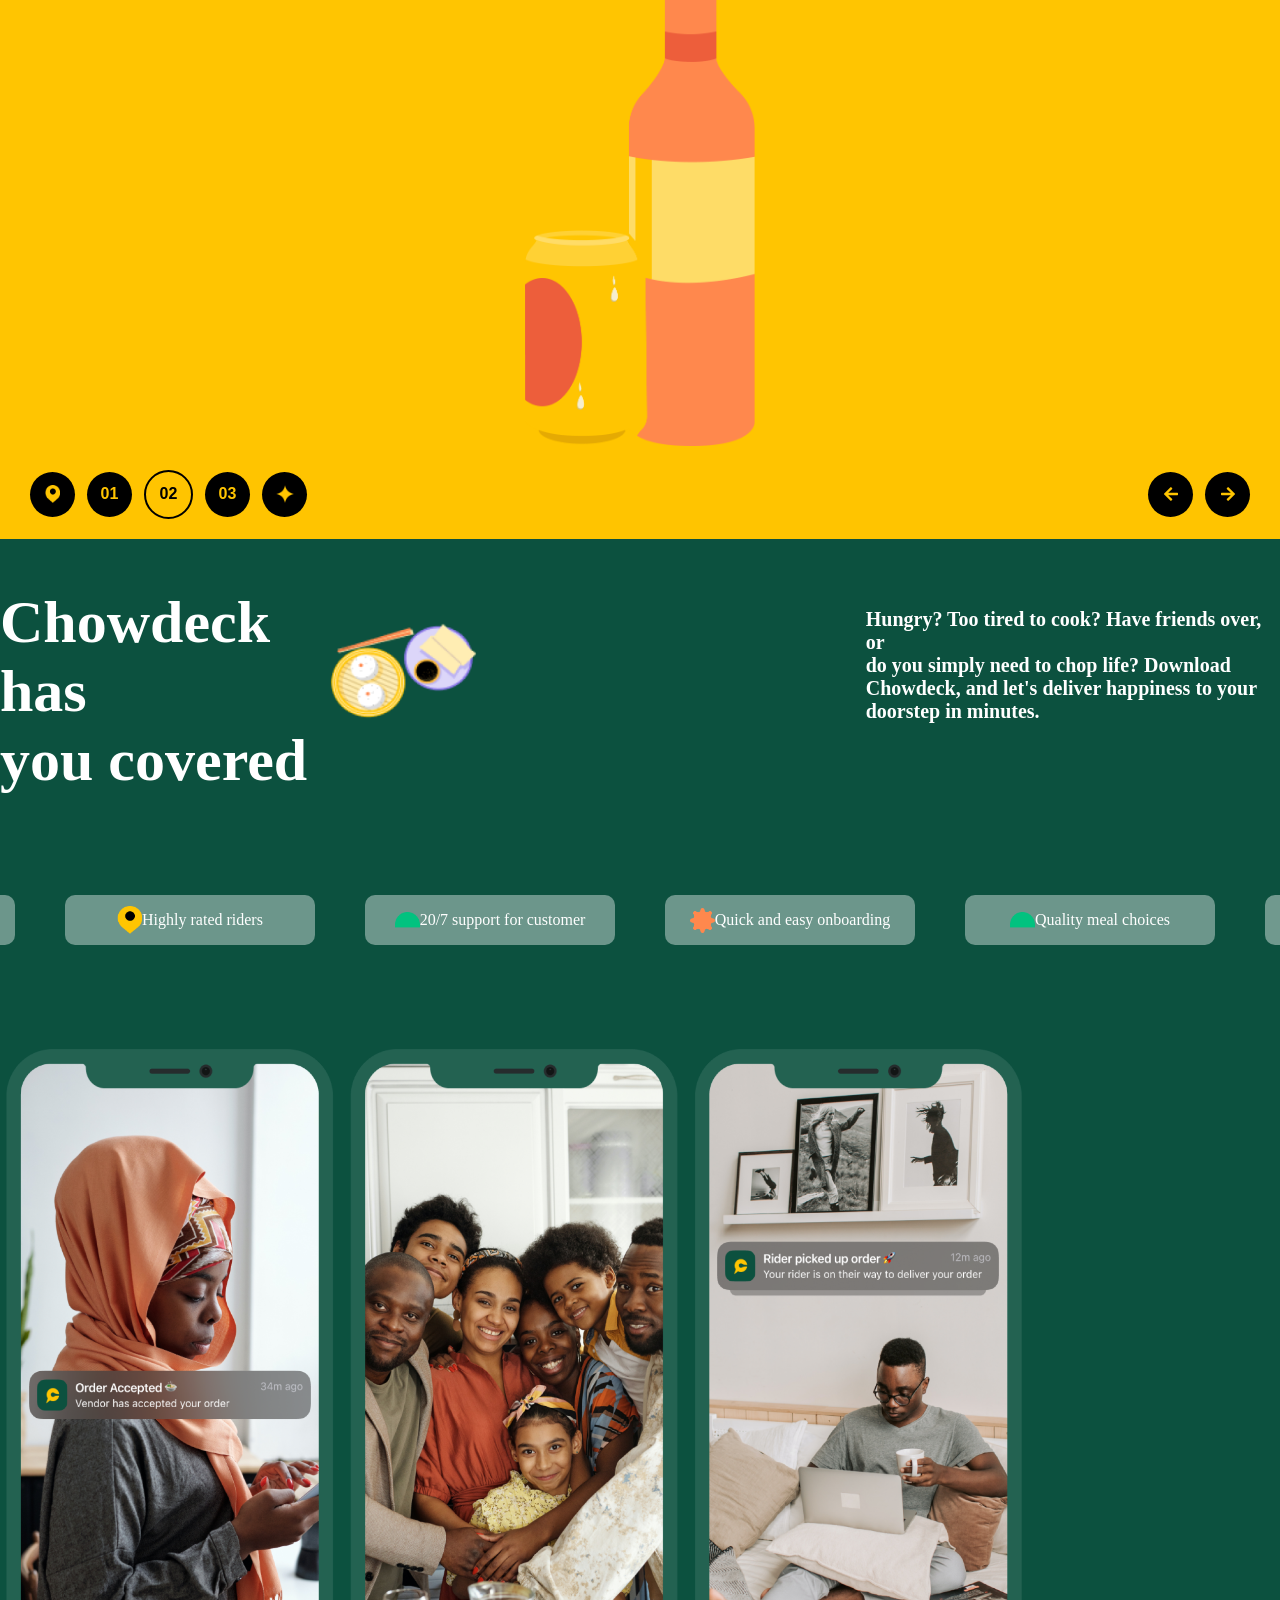
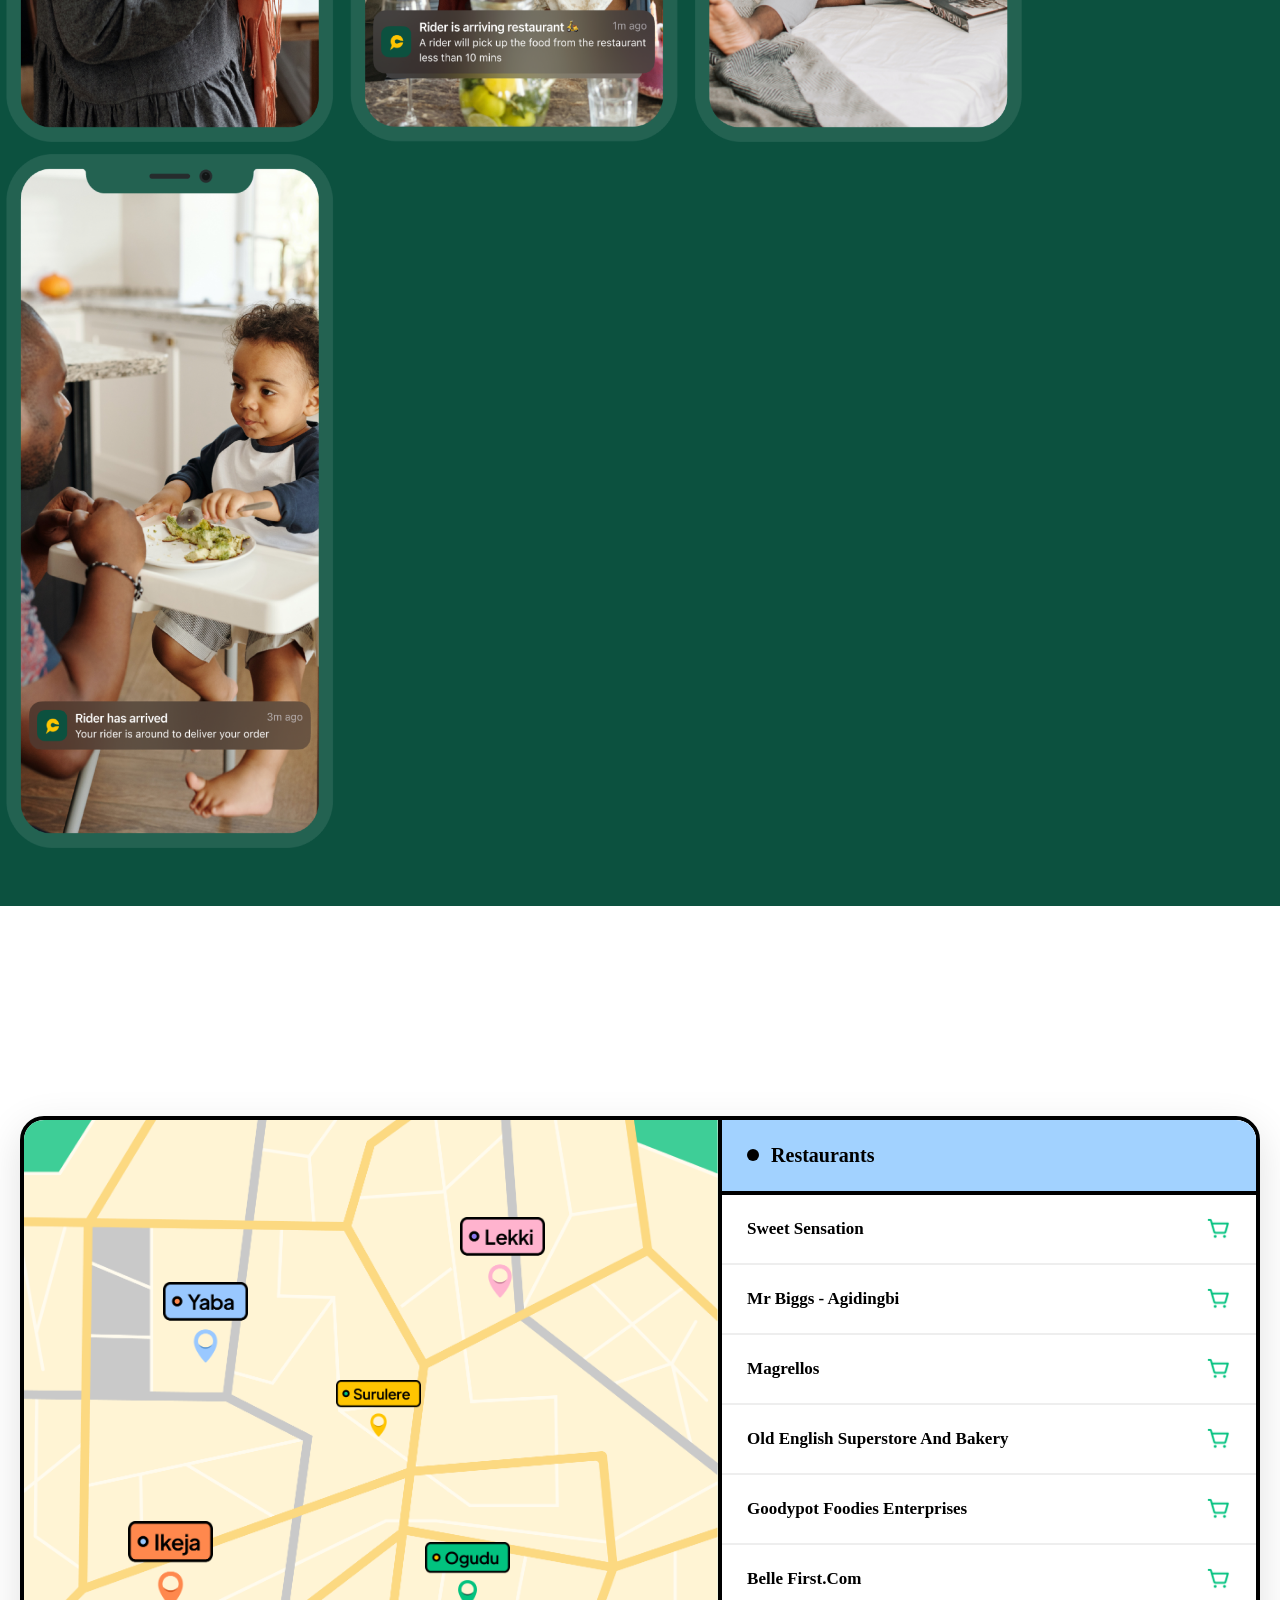
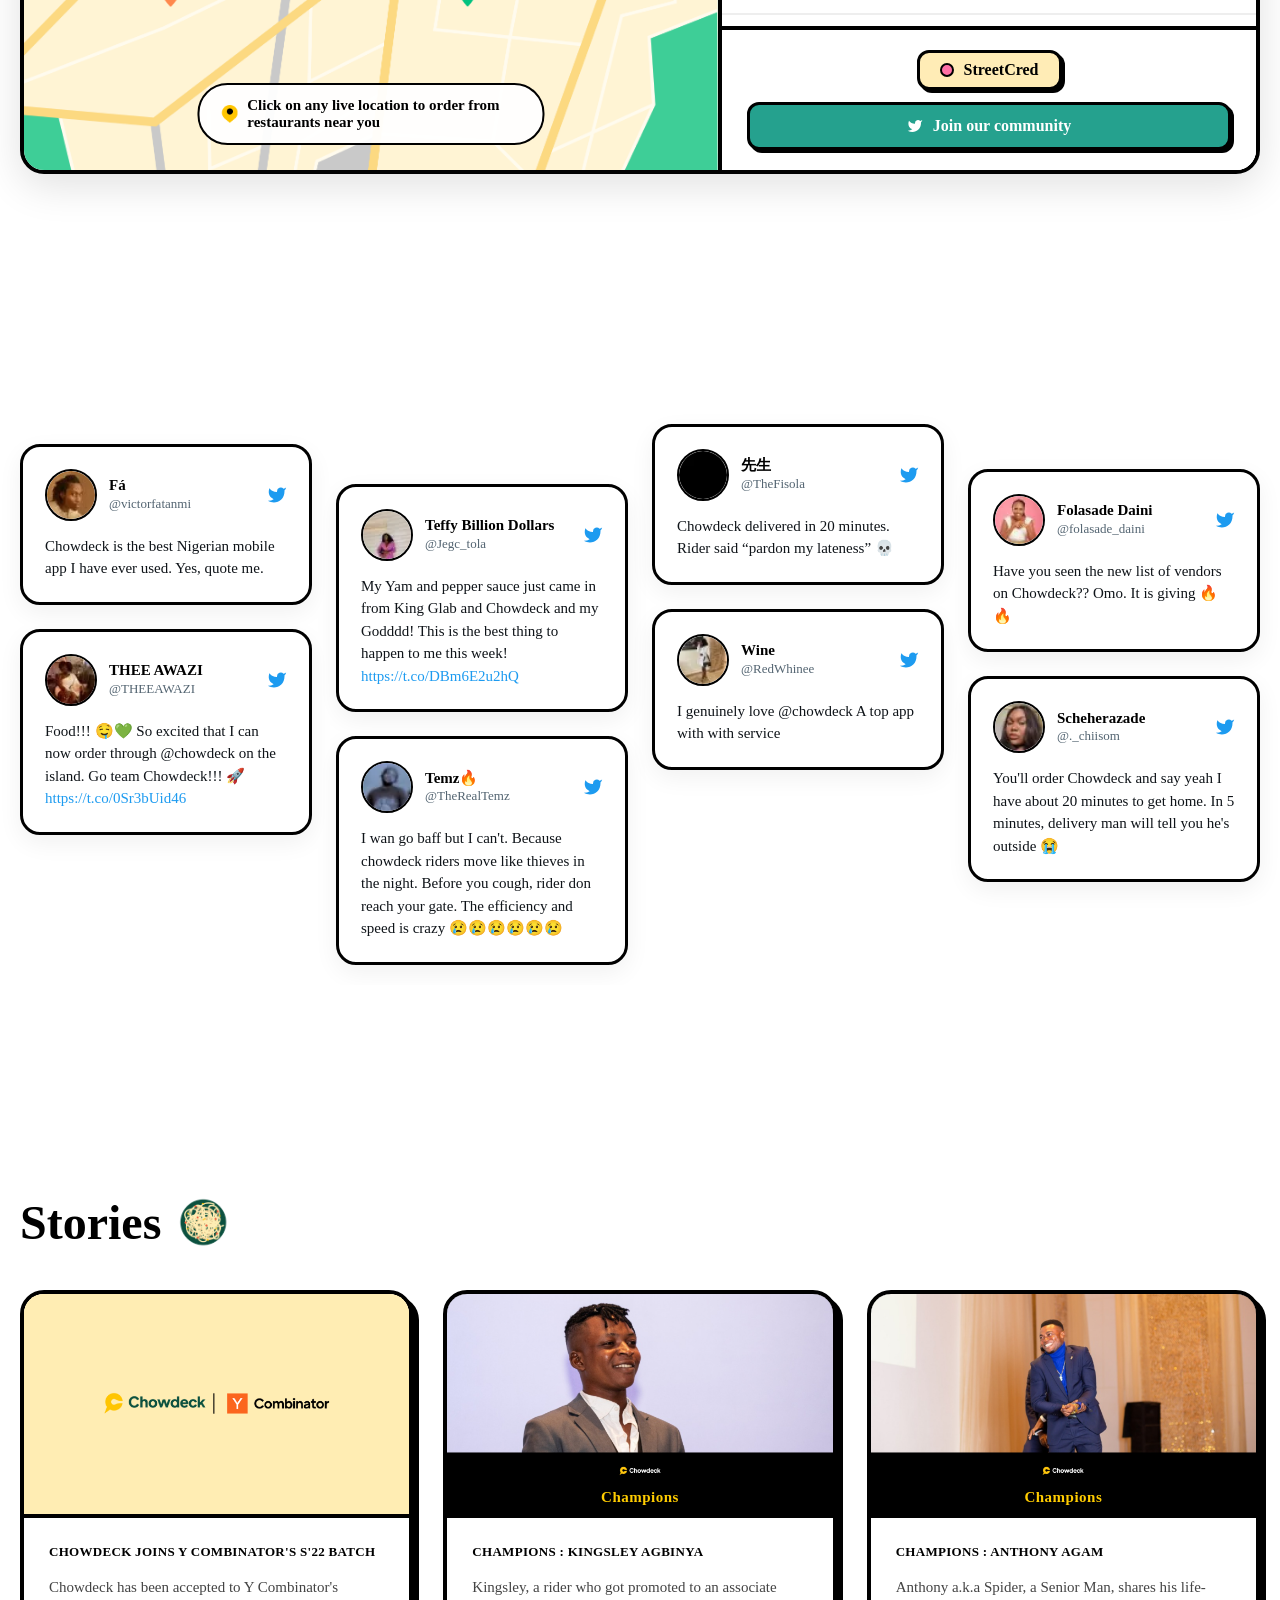
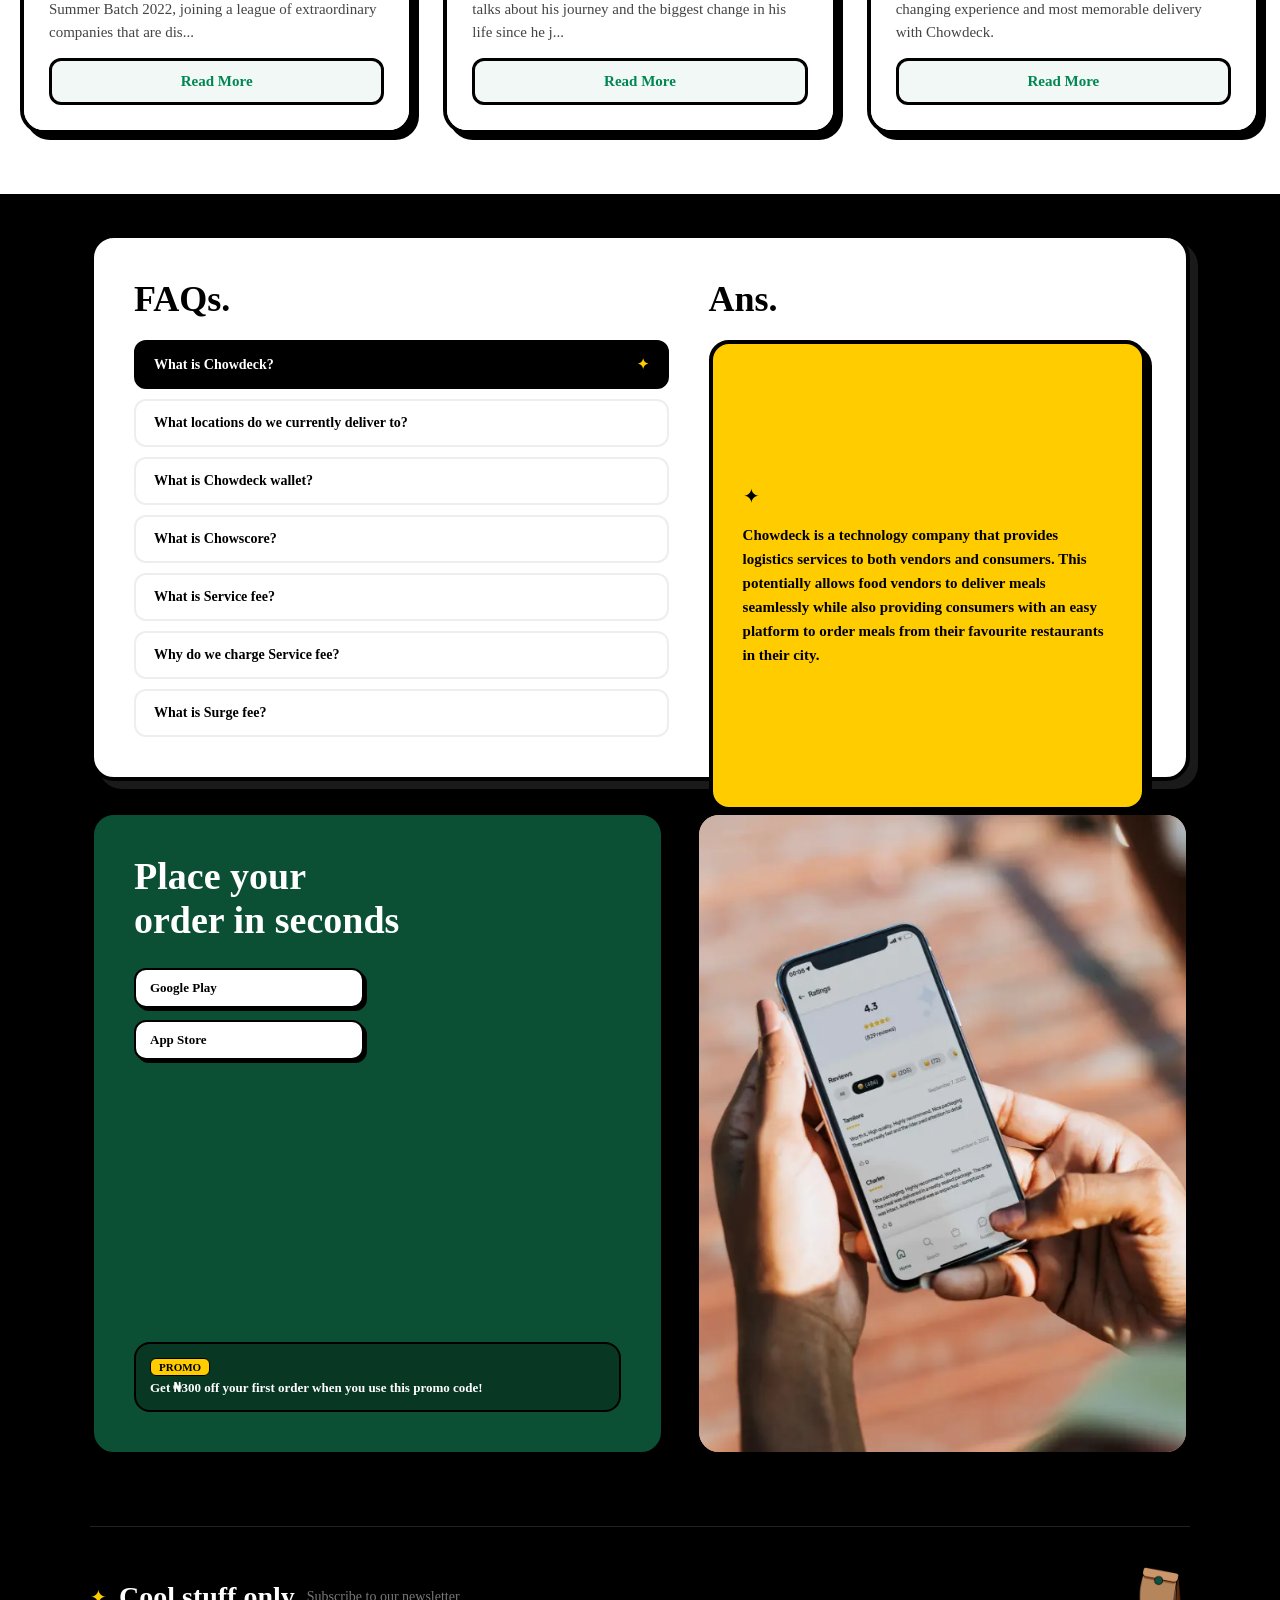
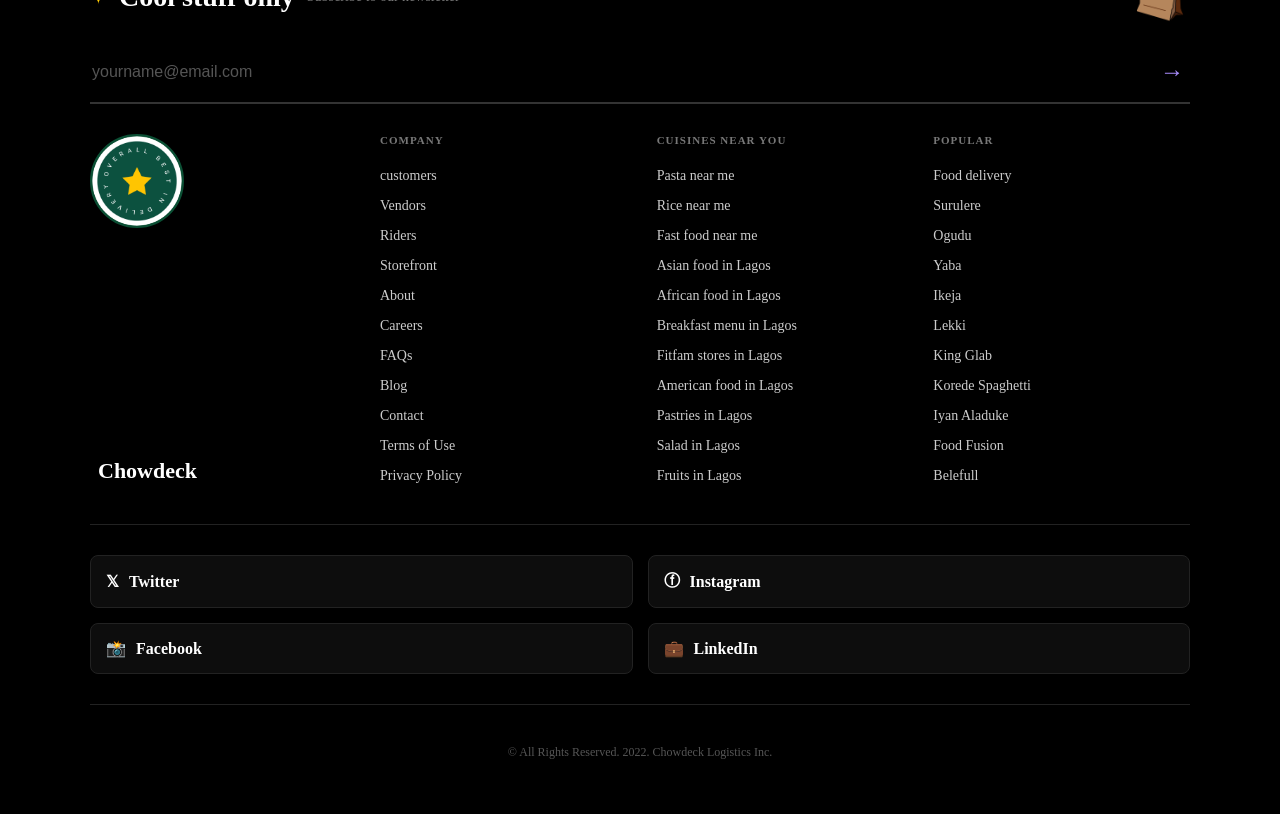
==== commit 5e2e12b7: "Обновил версию сайта3" ====
--- a/index.html
+++ b/index.html
@@ -517,7 +517,7 @@
                         <img src="badge.png" alt="Badge">
                     </div>
                     <div class="brand-logo">
-                        <span class="logo-icon">🟡</span> Chowdeck
+                        <span class="logo-icon"></span> Chowdeck
                     </div>
                 </div>
 
@@ -573,10 +573,10 @@
                 </div>
             </div>
             <div class="footer-social-grid">
-                <a href="https://x.com/" class="social-item"><span>✦</span> Twitter</a>
-                <a href="https://www.instagram.com/?hl=en" class="social-item"><span>🌸</span> Instagram</a>
-                <a href="https://www.facebook.com/" class="social-item"><span>🟣</span> Facebook</a>
-                <a href="https://uz.linkedin.com/" class="social-item"><span>🟠</span> LinkedIn</a>
+                <a href="https://x.com/" class="social-item"><span>𝕏</span> Twitter</a>
+                <a href="https://www.instagram.com/?hl=en" class="social-item"><span>ⓕ</span> Instagram</a>
+                <a href="https://www.facebook.com/" class="social-item"><span>📸</span> Facebook</a>
+                <a href="https://uz.linkedin.com/" class="social-item"><span>💼</span> LinkedIn</a>
             </div>
             <div class="footer-copyright">
                 © All Rights Reserved. 2022. Chowdeck Logistics Inc.
--- a/style.css
+++ b/style.css
@@ -1093,11 +1093,6 @@
     object-fit: cover;
 }
 
-.yellow-logo-img {
-    width: 90% !important;
-    height: auto !important;
-    object-fit: contain !important;
-}
 
 .story-badge-bar {
     position: absolute;
@@ -1111,7 +1106,6 @@
     font-size: 15px;
     padding: 8px 0;
     letter-spacing: 0.5px;
-    text-transform: uppercase;
 }
 
 .story-content {
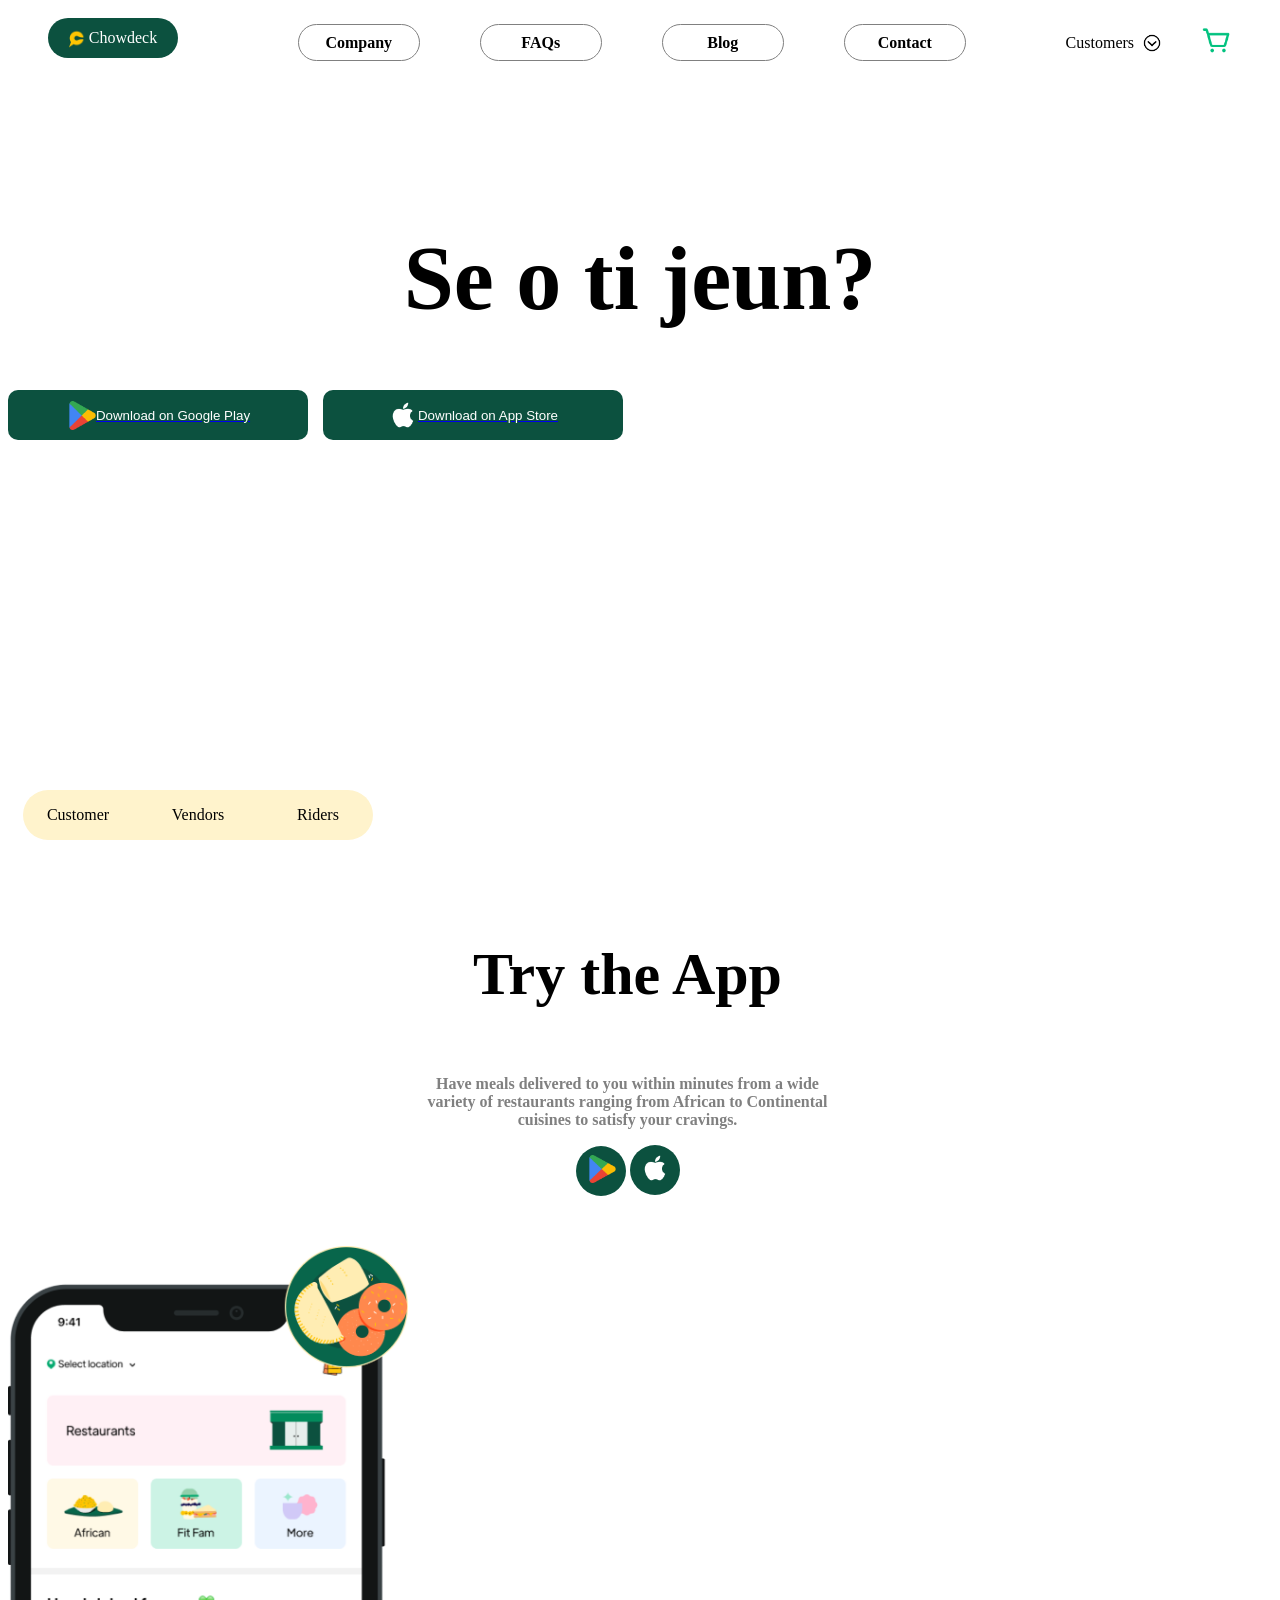
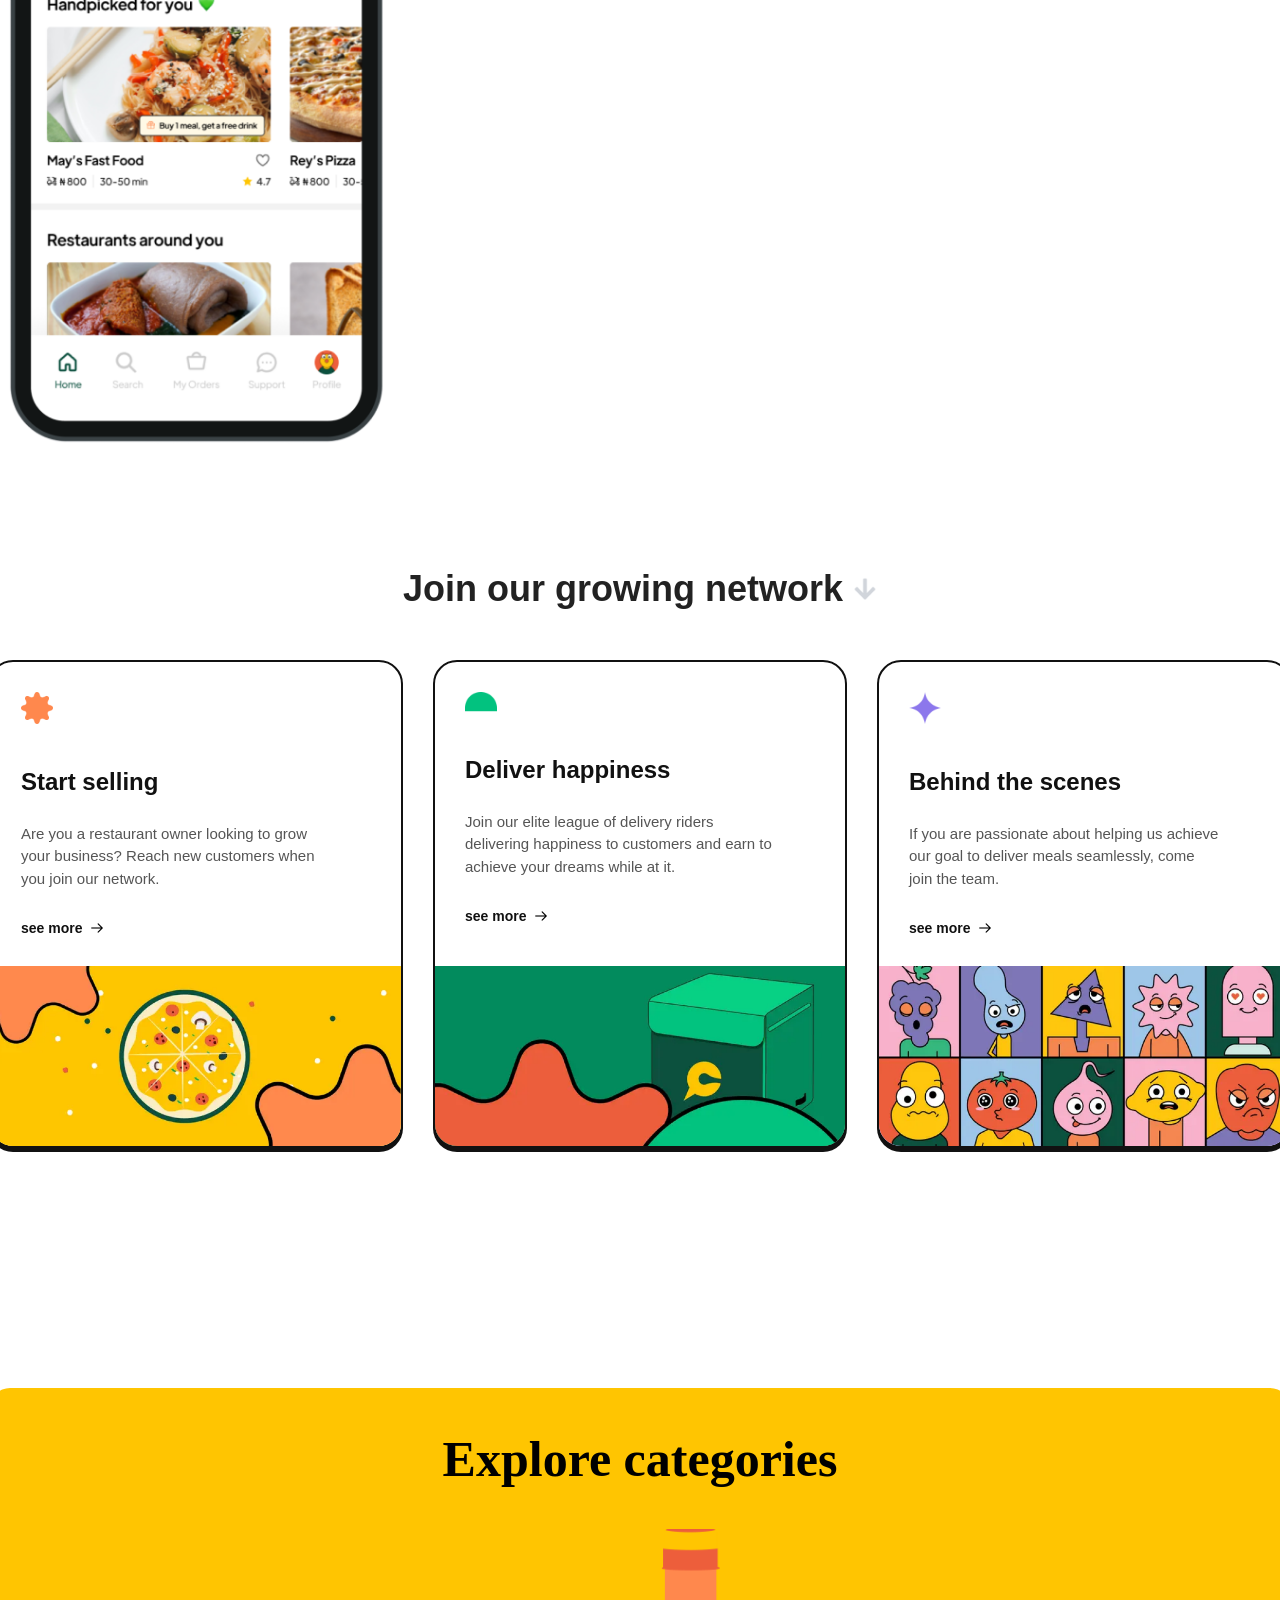
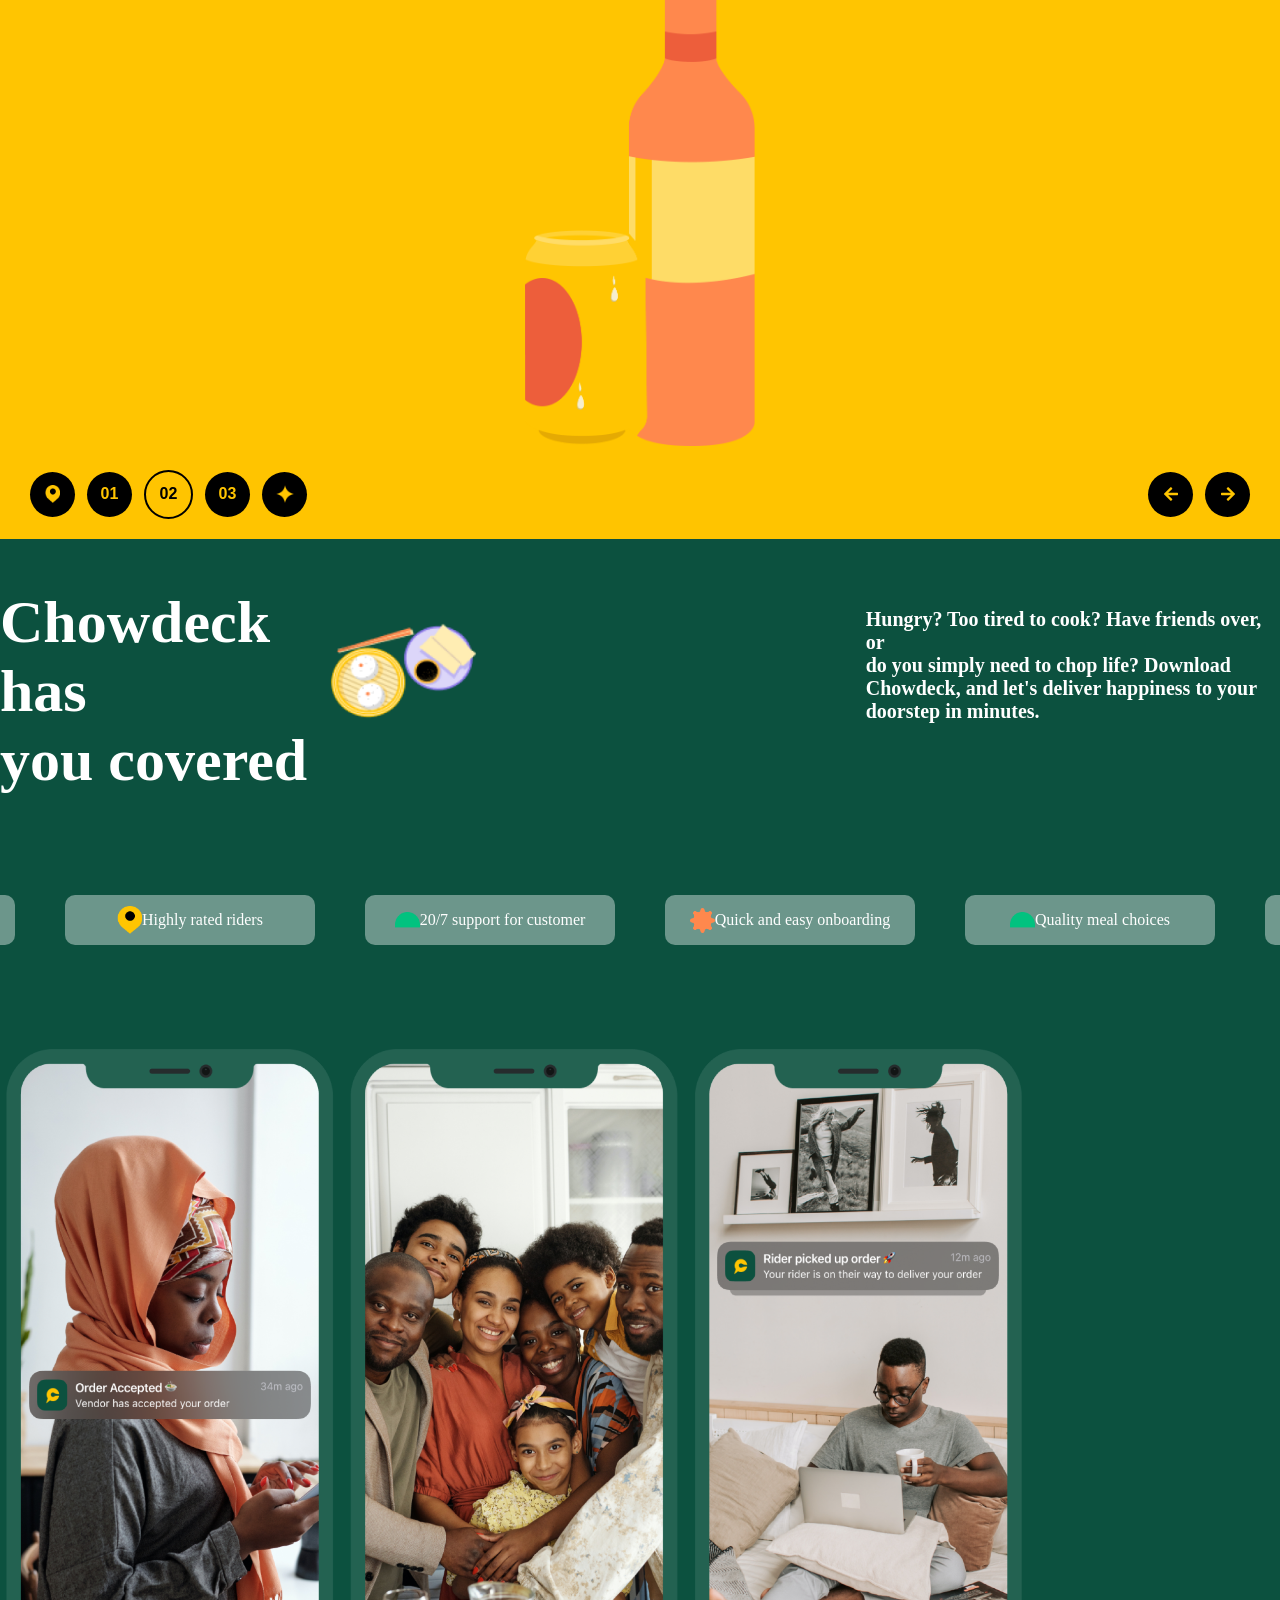
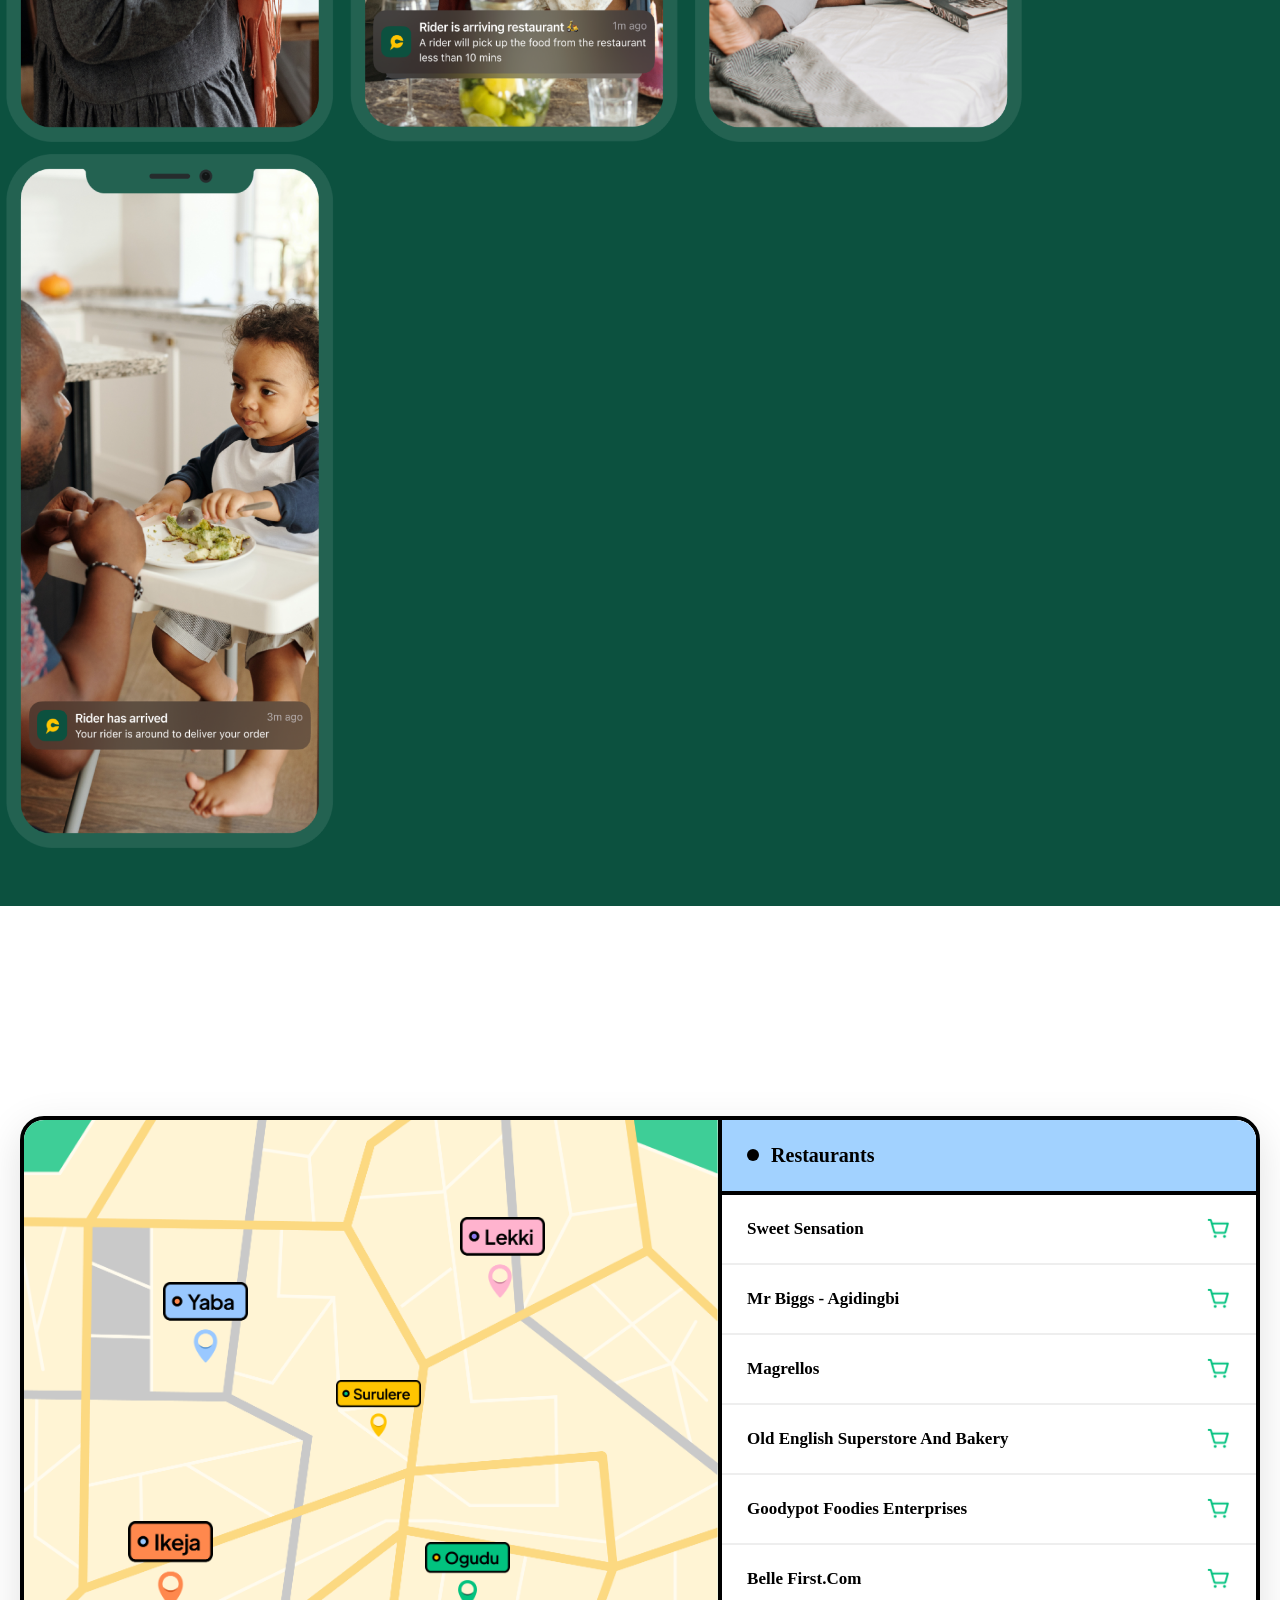
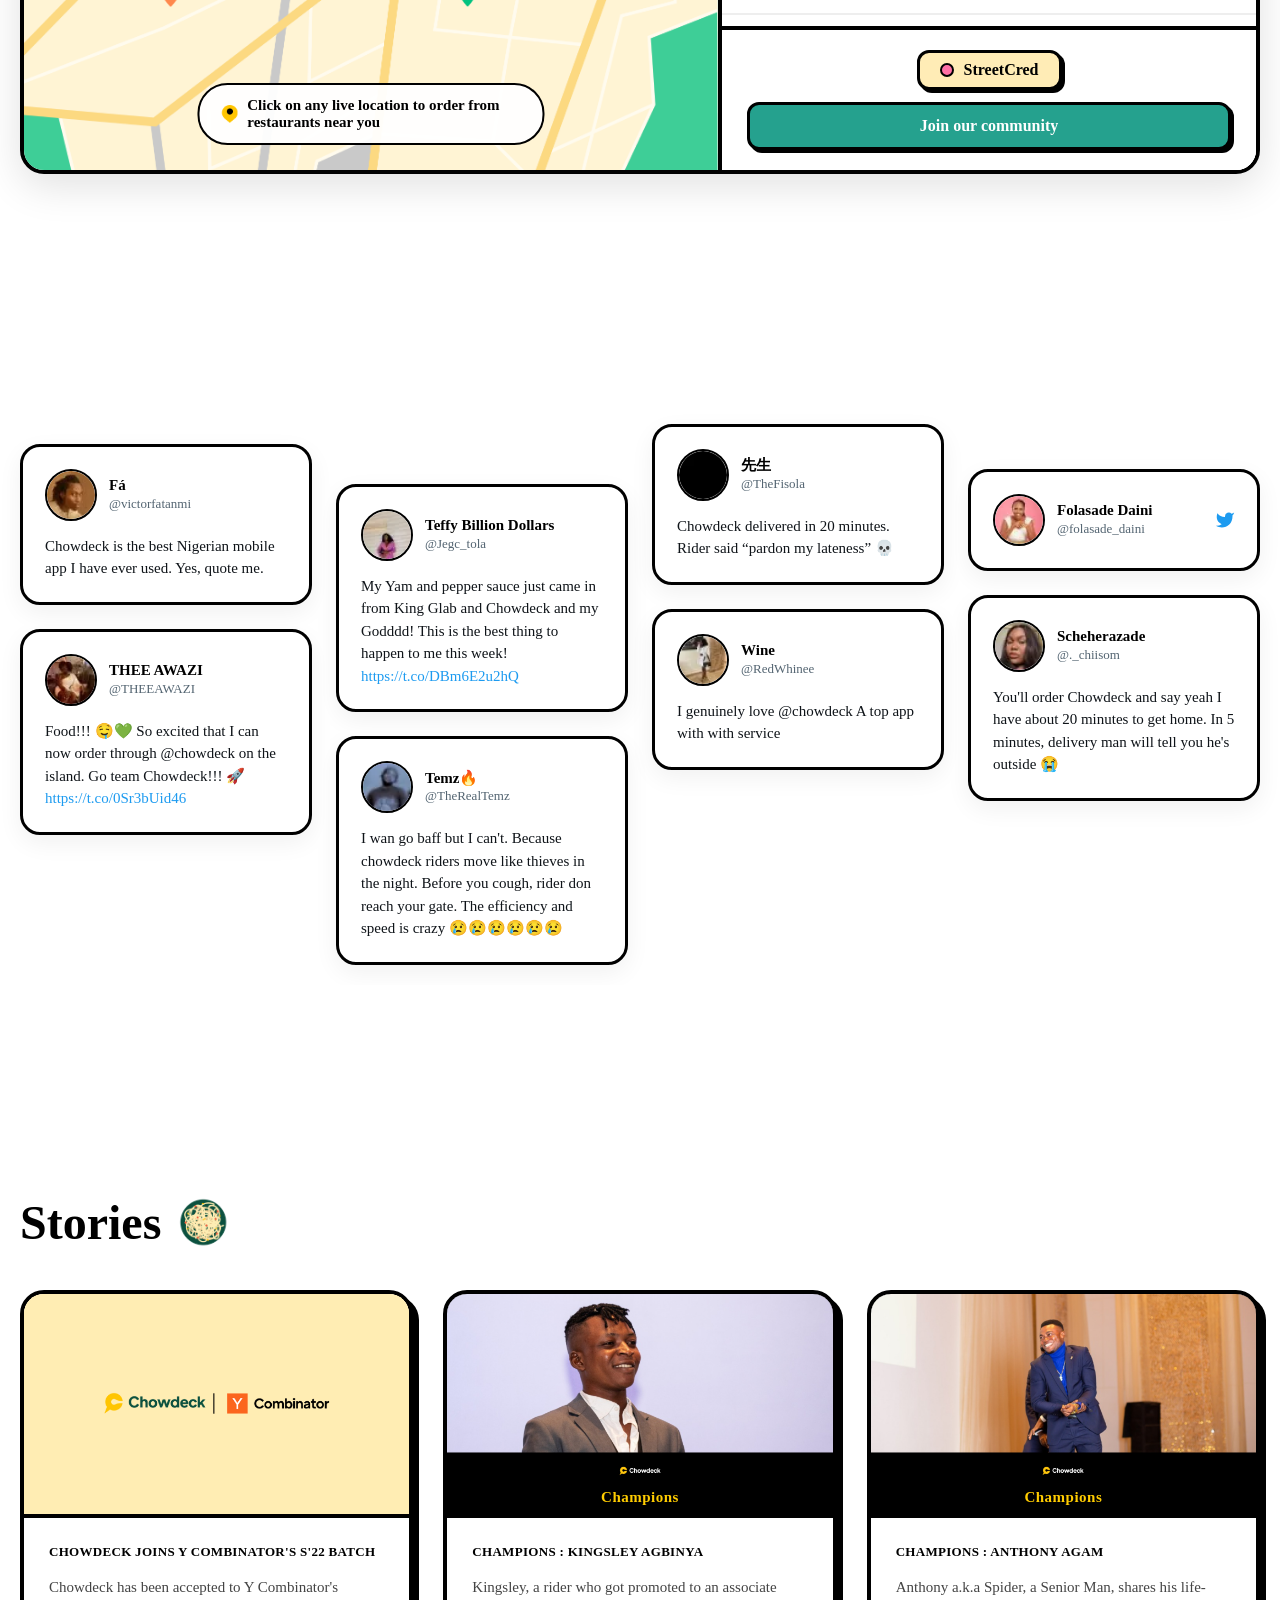
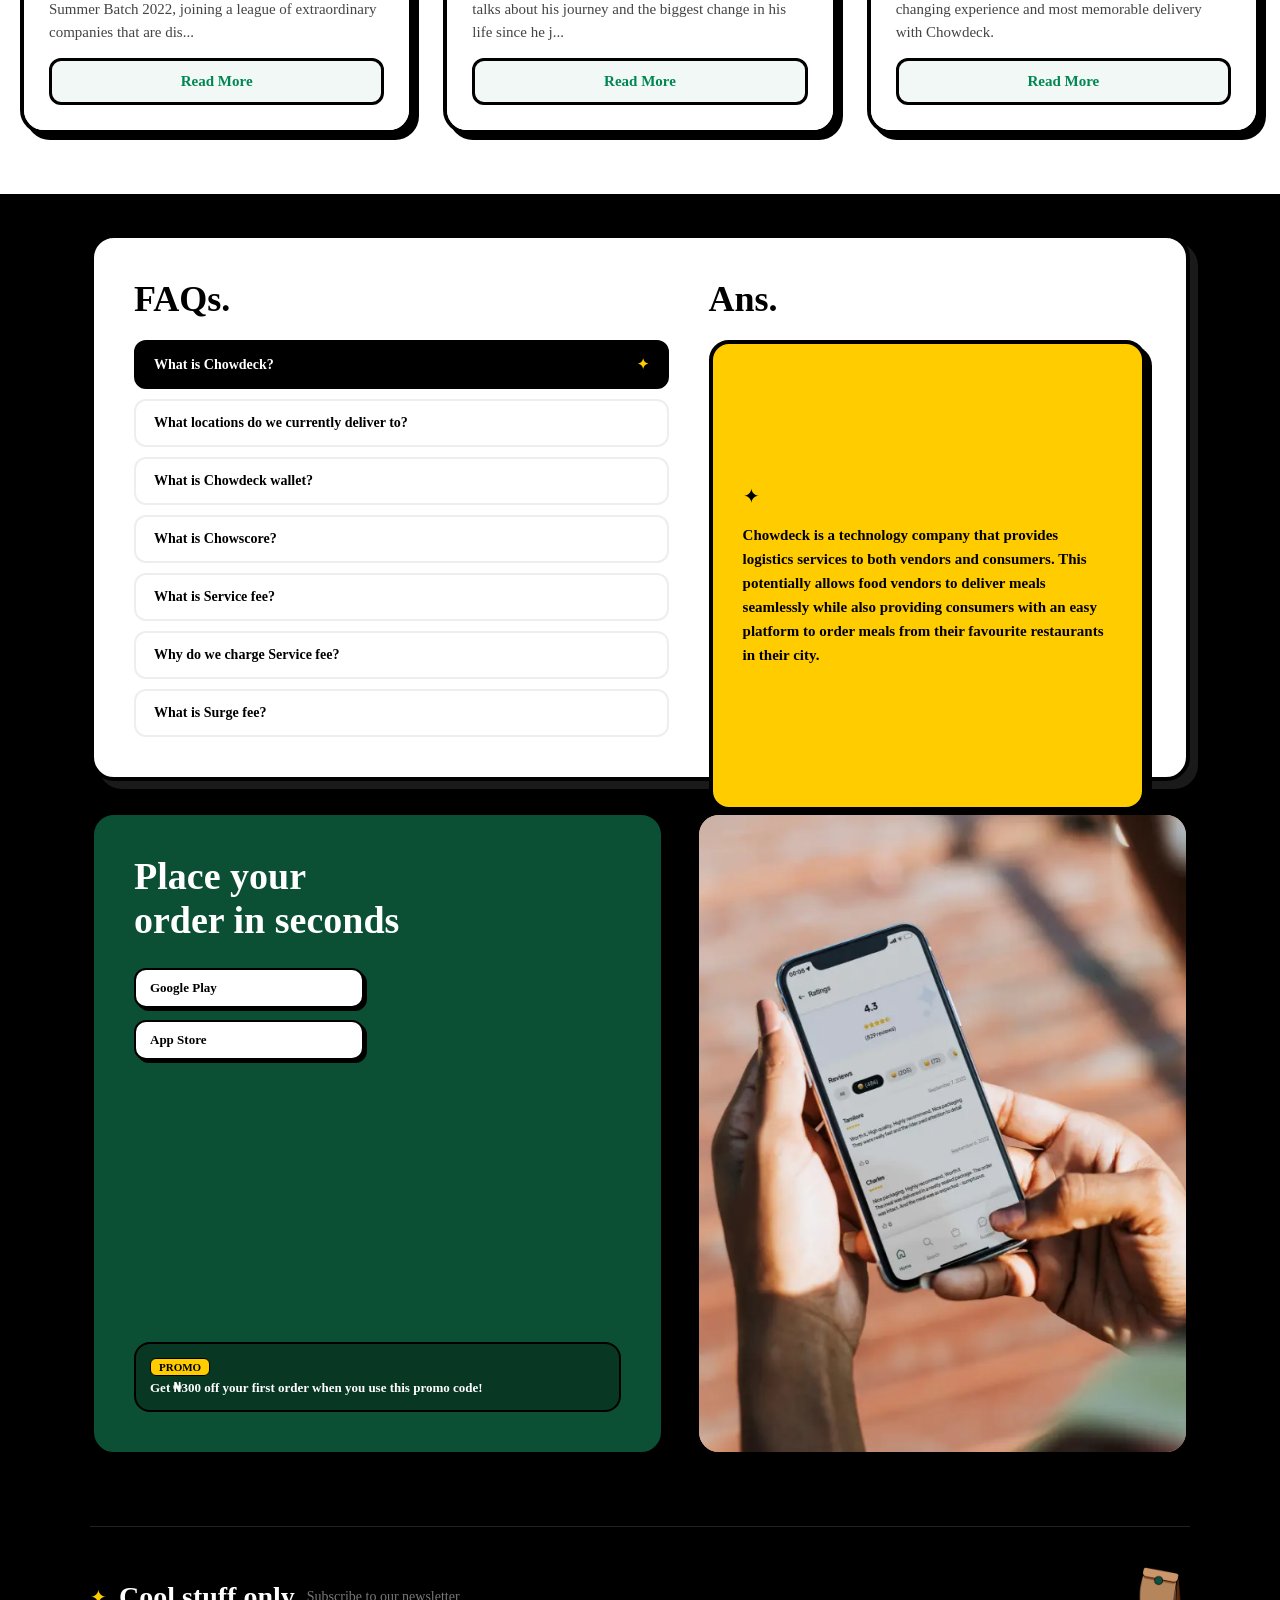
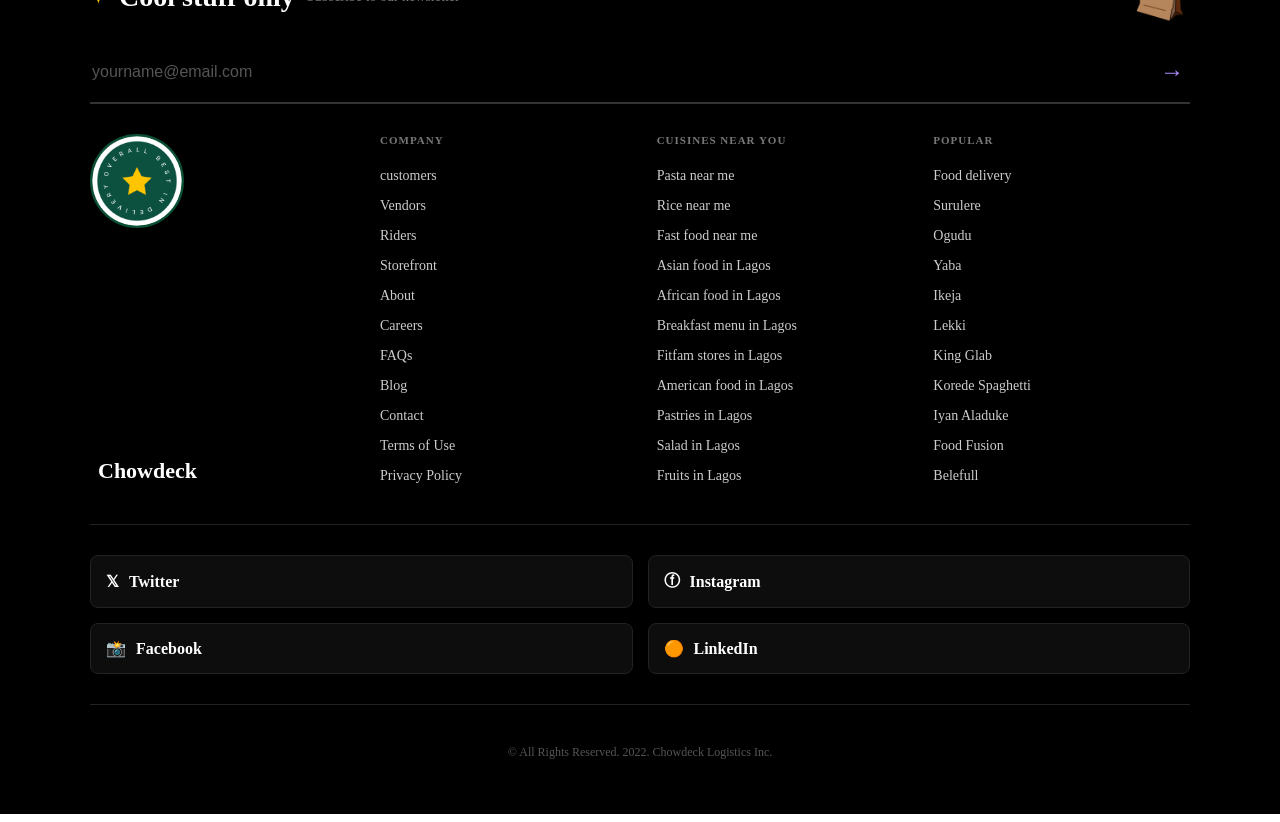
==== commit a6b55e78: "Обновил дизайн и код сайта4" ====
--- a/index.html
+++ b/index.html
@@ -278,7 +278,6 @@
                             <span>StreetCred</span>
                         </div>
                         <a href="" class="community-btn">
-                            <svg class="twitter-icon" viewBox="0 0 24 24" width="16" height="16" fill="currentColor"><path d="M23 3a10.9 10.9 0 0 1-3.14 1.53 4.48 4.48 0 0 0-7.86 3v1A10.66 10.66 0 0 1 3 4s-4 9 5 13a11.64 11.64 0 0 1-7 2c9 5 20 0 20-11.5a4.5 4.5 0 0 0-.08-.83A7.72 7.72 0 0 0 23 3z"></path></svg>
                             Join our community
                         </a>
                     </div>
@@ -296,7 +295,6 @@
                                 <span class="tweet-name">Fá</span>
                                 <span class="tweet-handle">@victorfatanmi</span>
                             </div>
-                            <svg class="tweet-twitter-icon" viewBox="0 0 24 24" width="20" height="20" fill="#1d9bf0"><path d="M23 3a10.9 10.9 0 0 1-3.14 1.53 4.48 4.48 0 0 0-7.86 3v1A10.66 10.66 0 0 1 3 4s-4 9 5 13a11.64 11.64 0 0 1-7 2c9 5 20 0 20-11.5a4.5 4.5 0 0 0-.08-.83A7.72 7.72 0 0 0 23 3z"></path></svg>
                         </div>
                         <p class="tweet-text">Chowdeck is the best Nigerian mobile app I have ever used. Yes, quote me.</p>
                     </div>
@@ -308,7 +306,6 @@
                                 <span class="tweet-name">THEE AWAZI</span>
                                 <span class="tweet-handle">@THEEAWAZI</span>
                             </div>
-                            <svg class="tweet-twitter-icon" viewBox="0 0 24 24" width="20" height="20" fill="#1d9bf0"><path d="M23 3a10.9 10.9 0 0 1-3.14 1.53 4.48 4.48 0 0 0-7.86 3v1A10.66 10.66 0 0 1 3 4s-4 9 5 13a11.64 11.64 0 0 1-7 2c9 5 20 0 20-11.5a4.5 4.5 0 0 0-.08-.83A7.72 7.72 0 0 0 23 3z"></path></svg>
                         </div>
                         <p class="tweet-text">Food!!! 🤤💚 So excited that I can now order through @chowdeck on the island. Go team Chowdeck!!! 🚀 <a href="https://t.co/0Sr3bUid46" target="_blank">https://t.co/0Sr3bUid46</a></p>
                     </div>
@@ -322,7 +319,6 @@
                                 <span class="tweet-name">Teffy Billion Dollars</span>
                                 <span class="tweet-handle">@Jegc_tola</span>
                             </div>
-                            <svg class="tweet-twitter-icon" viewBox="0 0 24 24" width="20" height="20" fill="#1d9bf0"><path d="M23 3a10.9 10.9 0 0 1-3.14 1.53 4.48 4.48 0 0 0-7.86 3v1A10.66 10.66 0 0 1 3 4s-4 9 5 13a11.64 11.64 0 0 1-7 2c9 5 20 0 20-11.5a4.5 4.5 0 0 0-.08-.83A7.72 7.72 0 0 0 23 3z"></path></svg>
                         </div>
                         <p class="tweet-text">My Yam and pepper sauce just came in from King Glab and Chowdeck and my Godddd! This is the best thing to happen to me this week! <a href="https://t.co/DBm6E2u2hQ" target="_blank">https://t.co/DBm6E2u2hQ</a></p>
                     </div>
@@ -334,7 +330,6 @@
                                 <span class="tweet-name">Temz🔥</span>
                                 <span class="tweet-handle">@TheRealTemz</span>
                             </div>
-                            <svg class="tweet-twitter-icon" viewBox="0 0 24 24" width="20" height="20" fill="#1d9bf0"><path d="M23 3a10.9 10.9 0 0 1-3.14 1.53 4.48 4.48 0 0 0-7.86 3v1A10.66 10.66 0 0 1 3 4s-4 9 5 13a11.64 11.64 0 0 1-7 2c9 5 20 0 20-11.5a4.5 4.5 0 0 0-.08-.83A7.72 7.72 0 0 0 23 3z"></path></svg>
                         </div>
                         <p class="tweet-text">I wan go baff but I can't. Because chowdeck riders move like thieves in the night. Before you cough, rider don reach your gate. The efficiency and speed is crazy 😢😢😢😢😢😢</p>
                     </div>
@@ -348,7 +343,6 @@
                                 <span class="tweet-name">先生</span>
                                 <span class="tweet-handle">@TheFisola</span>
                             </div>
-                            <svg class="tweet-twitter-icon" viewBox="0 0 24 24" width="20" height="20" fill="#1d9bf0"><path d="M23 3a10.9 10.9 0 0 1-3.14 1.53 4.48 4.48 0 0 0-7.86 3v1A10.66 10.66 0 0 1 3 4s-4 9 5 13a11.64 11.64 0 0 1-7 2c9 5 20 0 20-11.5a4.5 4.5 0 0 0-.08-.83A7.72 7.72 0 0 0 23 3z"></path></svg>
                         </div>
                         <p class="tweet-text">Chowdeck delivered in 20 minutes. Rider said “pardon my lateness” 💀</p>
                     </div>
@@ -360,7 +354,6 @@
                                 <span class="tweet-name">Wine</span>
                                 <span class="tweet-handle">@RedWhinee</span>
                             </div>
-                            <svg class="tweet-twitter-icon" viewBox="0 0 24 24" width="20" height="20" fill="#1d9bf0"><path d="M23 3a10.9 10.9 0 0 1-3.14 1.53 4.48 4.48 0 0 0-7.86 3v1A10.66 10.66 0 0 1 3 4s-4 9 5 13a11.64 11.64 0 0 1-7 2c9 5 20 0 20-11.5a4.5 4.5 0 0 0-.08-.83A7.72 7.72 0 0 0 23 3z"></path></svg>
                         </div>
                         <p class="tweet-text">I genuinely love @chowdeck A top app with with service</p>
                     </div>
@@ -376,7 +369,6 @@
                             </div>
                             <svg class="tweet-twitter-icon" viewBox="0 0 24 24" width="20" height="20" fill="#1d9bf0"><path d="M23 3a10.9 10.9 0 0 1-3.14 1.53 4.48 4.48 0 0 0-7.86 3v1A10.66 10.66 0 0 1 3 4s-4 9 5 13a11.64 11.64 0 0 1-7 2c9 5 20 0 20-11.5a4.5 4.5 0 0 0-.08-.83A7.72 7.72 0 0 0 23 3z"></path></svg>
                         </div>
-                        <p class="tweet-text">Have you seen the new list of vendors on Chowdeck?? Omo. It is giving 🔥🔥</p>
                     </div>
 
                     <div class="tweet-card">
@@ -386,7 +378,6 @@
                                 <span class="tweet-name">Scheherazade</span>
                                 <span class="tweet-handle">@._chiisom</span>
                             </div>
-                            <svg class="tweet-twitter-icon" viewBox="0 0 24 24" width="20" height="20" fill="#1d9bf0"><path d="M23 3a10.9 10.9 0 0 1-3.14 1.53 4.48 4.48 0 0 0-7.86 3v1A10.66 10.66 0 0 1 3 4s-4 9 5 13a11.64 11.64 0 0 1-7 2c9 5 20 0 20-11.5a4.5 4.5 0 0 0-.08-.83A7.72 7.72 0 0 0 23 3z"></path></svg>
                         </div>
                         <p class="tweet-text">You'll order Chowdeck and say yeah I have about 20 minutes to get home. In 5 minutes, delivery man will tell you he's outside 😭</p>
                     </div>
@@ -576,7 +567,7 @@
                 <a href="https://x.com/" class="social-item"><span>𝕏</span> Twitter</a>
                 <a href="https://www.instagram.com/?hl=en" class="social-item"><span>ⓕ</span> Instagram</a>
                 <a href="https://www.facebook.com/" class="social-item"><span>📸</span> Facebook</a>
-                <a href="https://uz.linkedin.com/" class="social-item"><span>💼</span> LinkedIn</a>
+                <a href="https://uz.linkedin.com/" class="social-item"><span>🟠</span> LinkedIn</a>
             </div>
             <div class="footer-copyright">
                 © All Rights Reserved. 2022. Chowdeck Logistics Inc.
--- a/style.css
+++ b/style.css
@@ -389,7 +389,6 @@
   font-weight: 700;
   color: #111;
   font-size: 14px;
-  text-transform: uppercase;
   margin-bottom: 30px;
 }
 
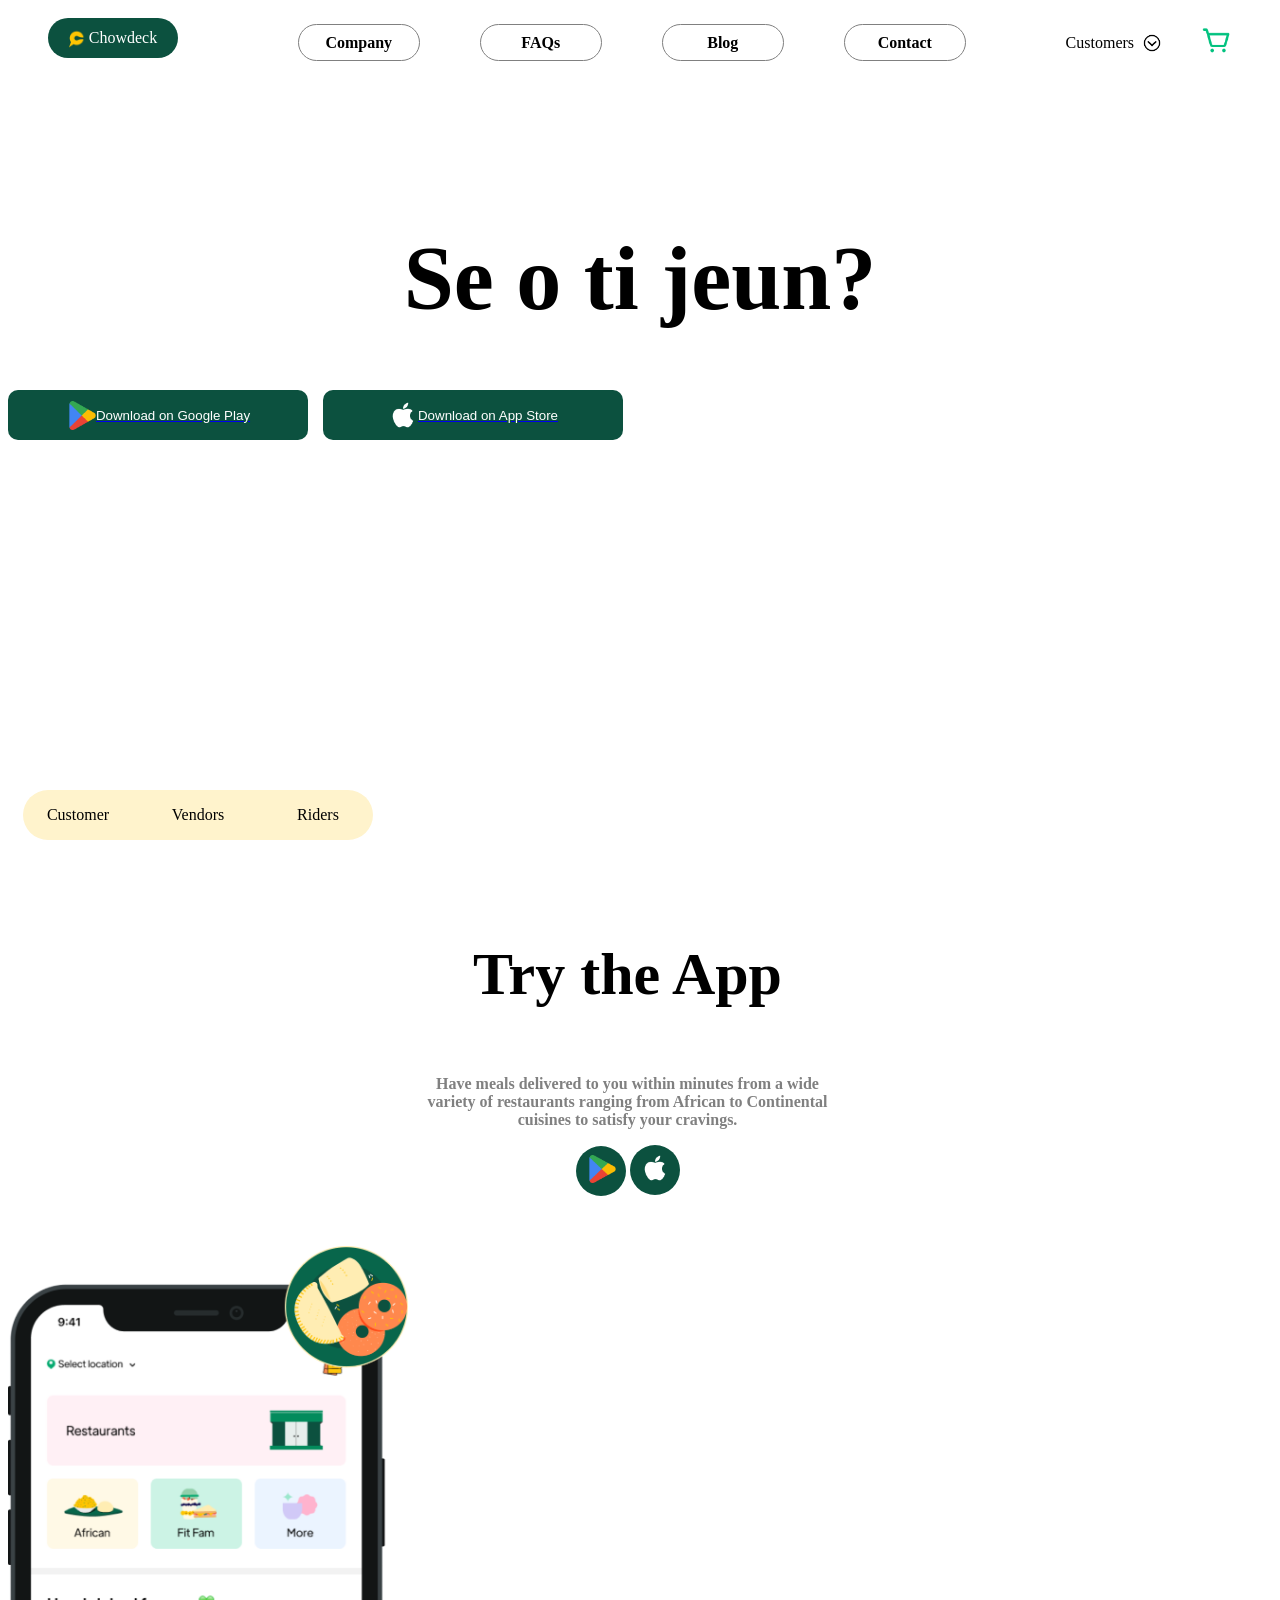
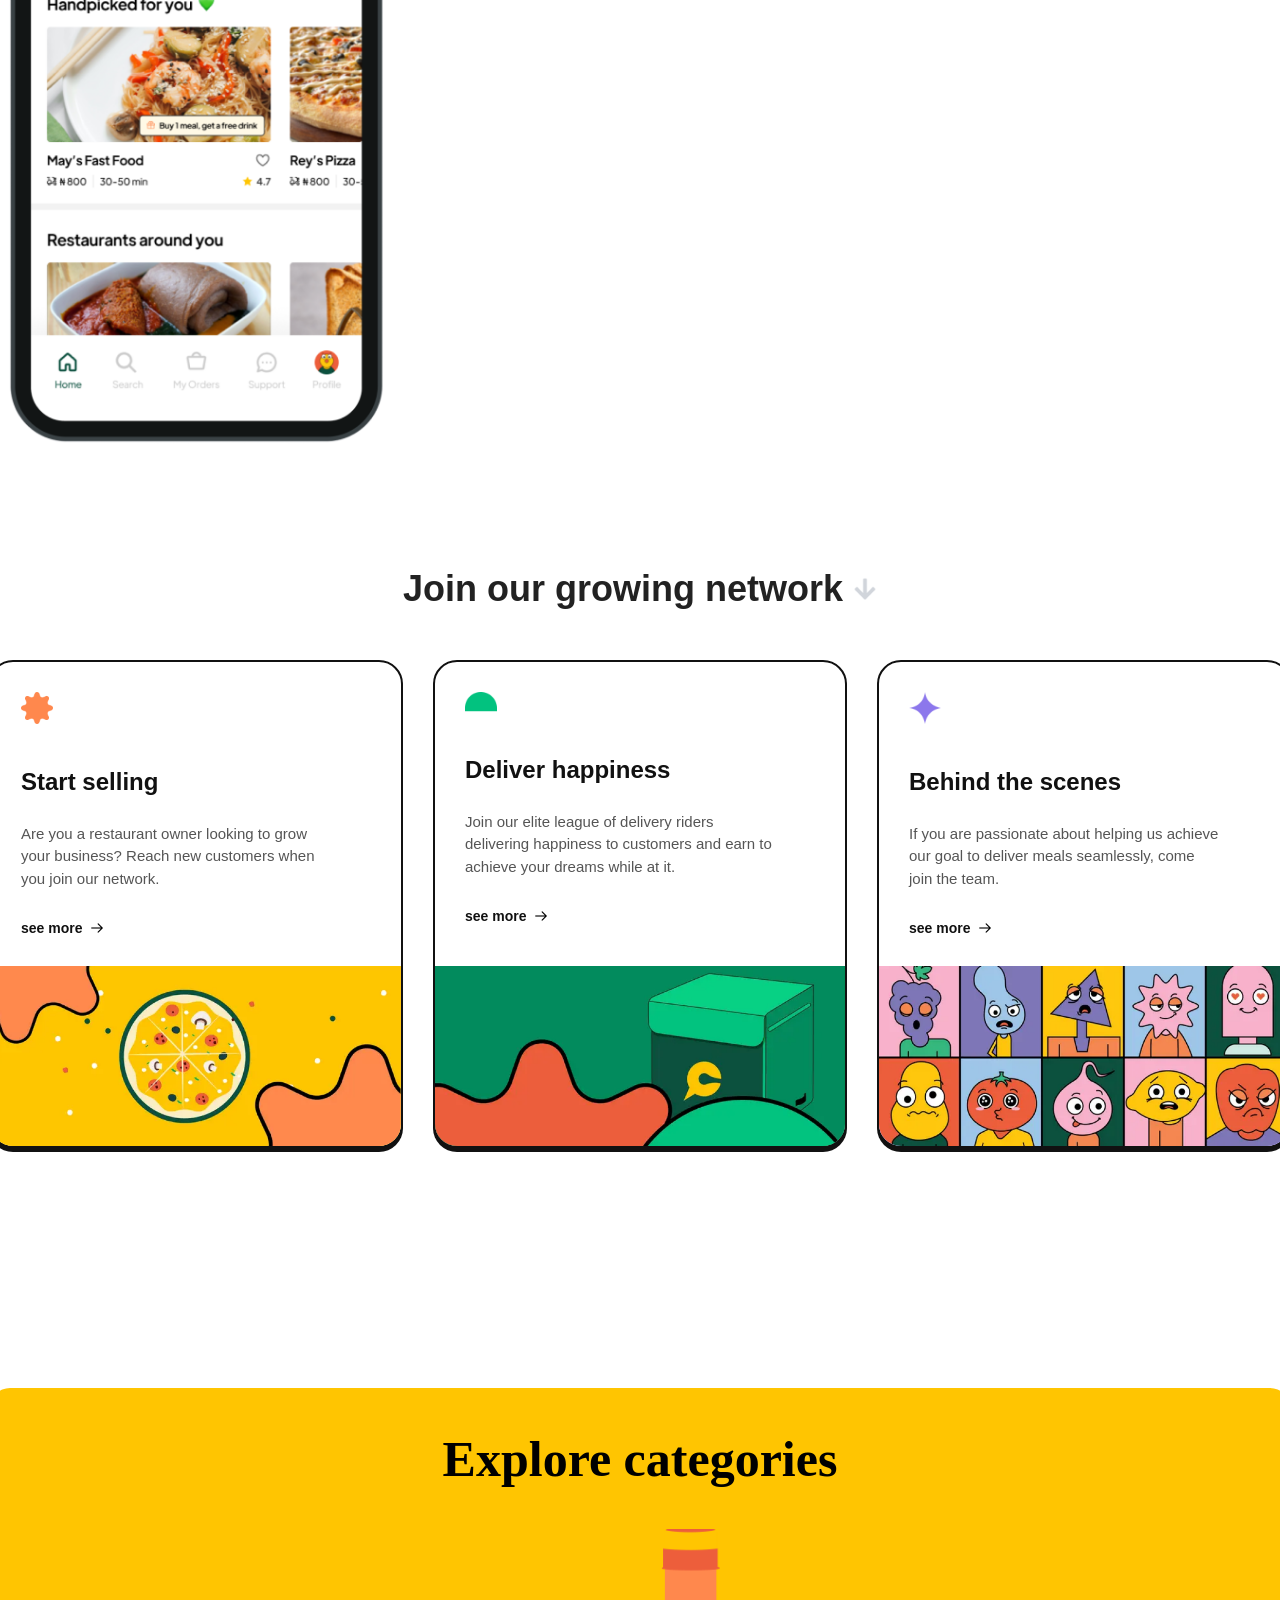
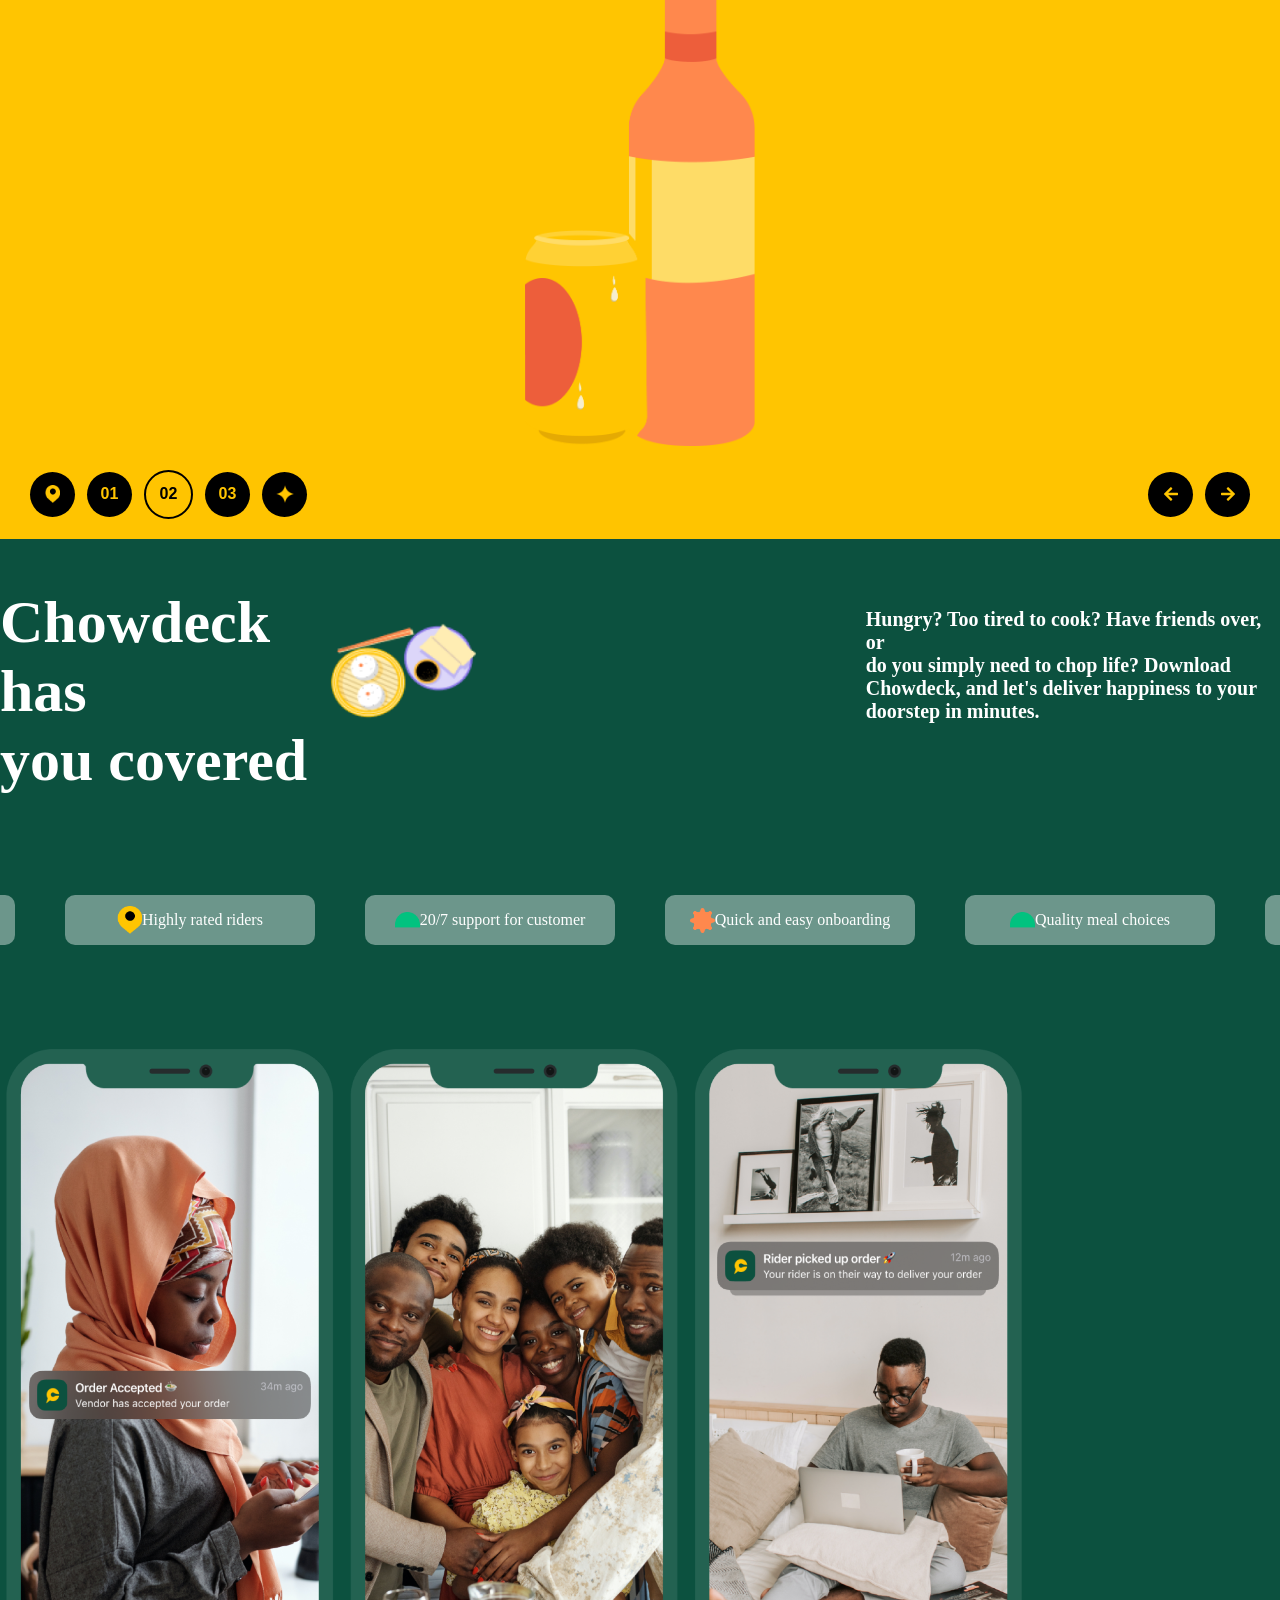
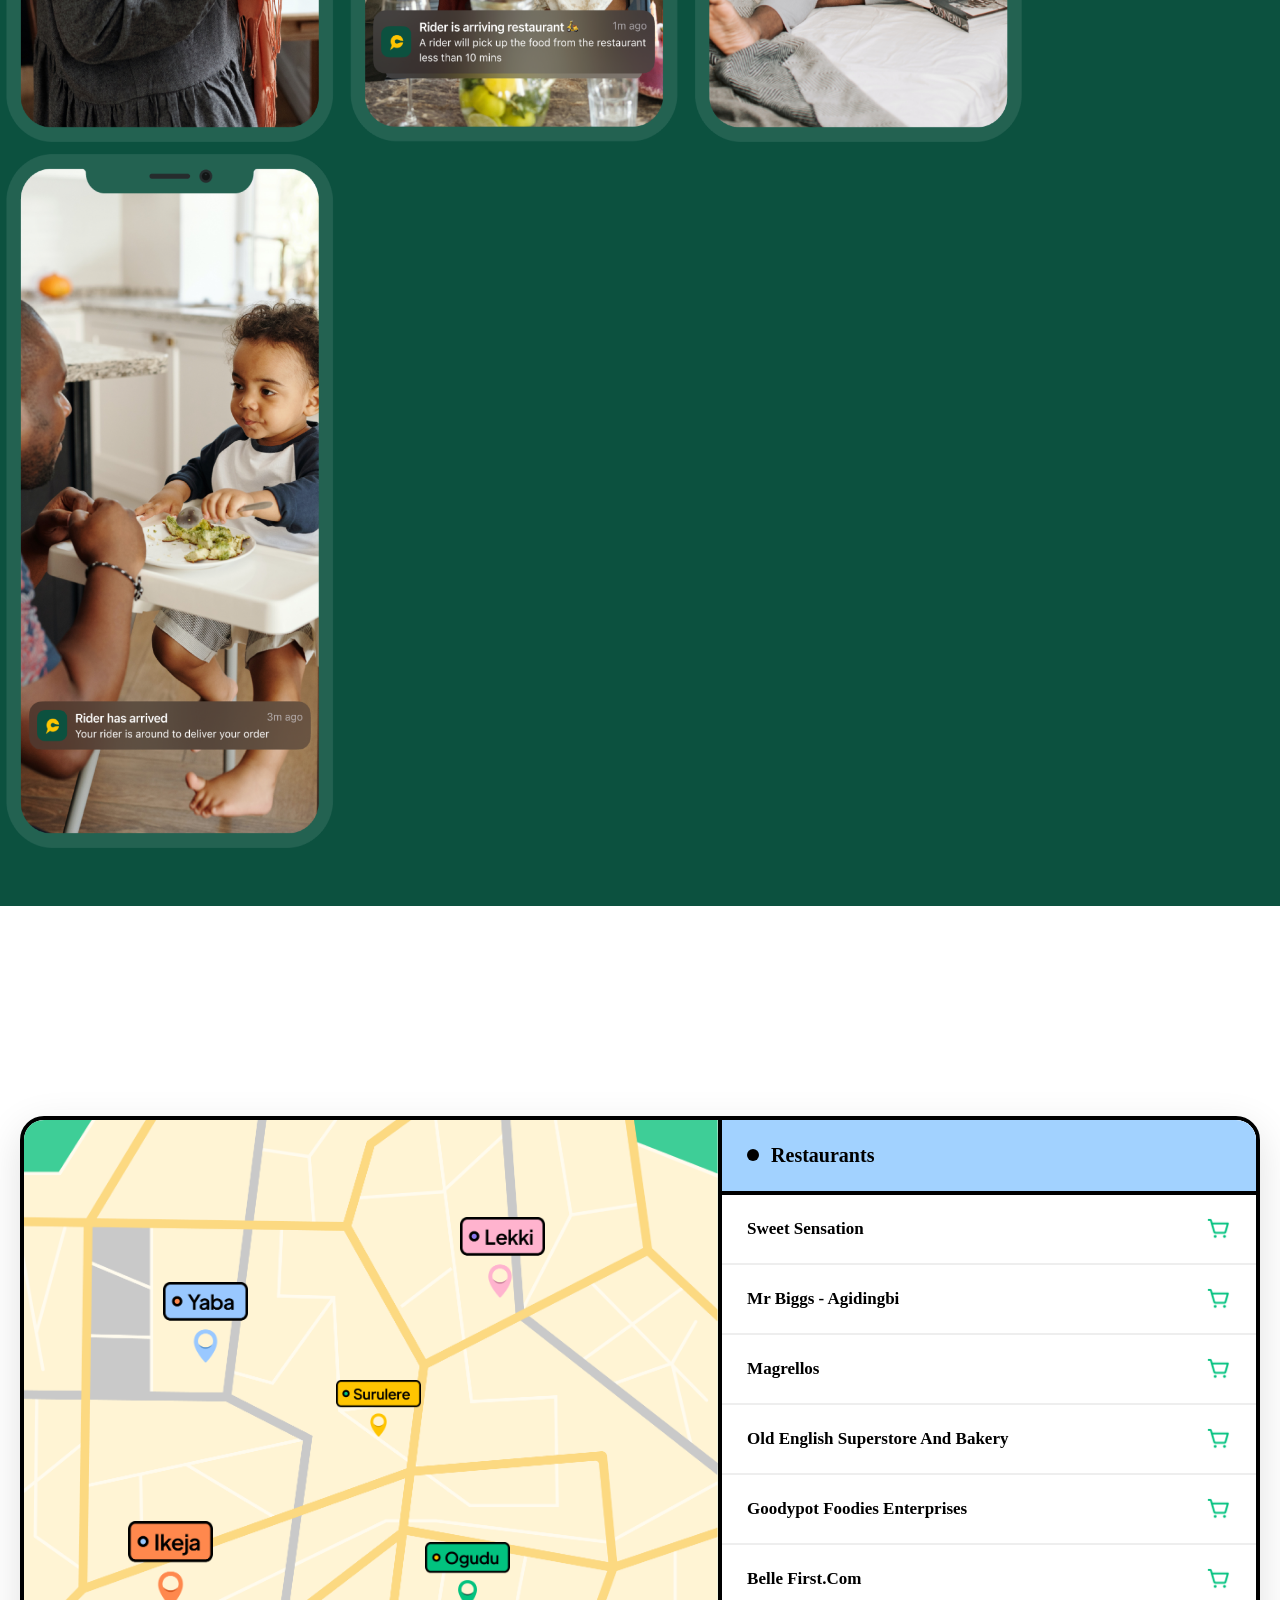
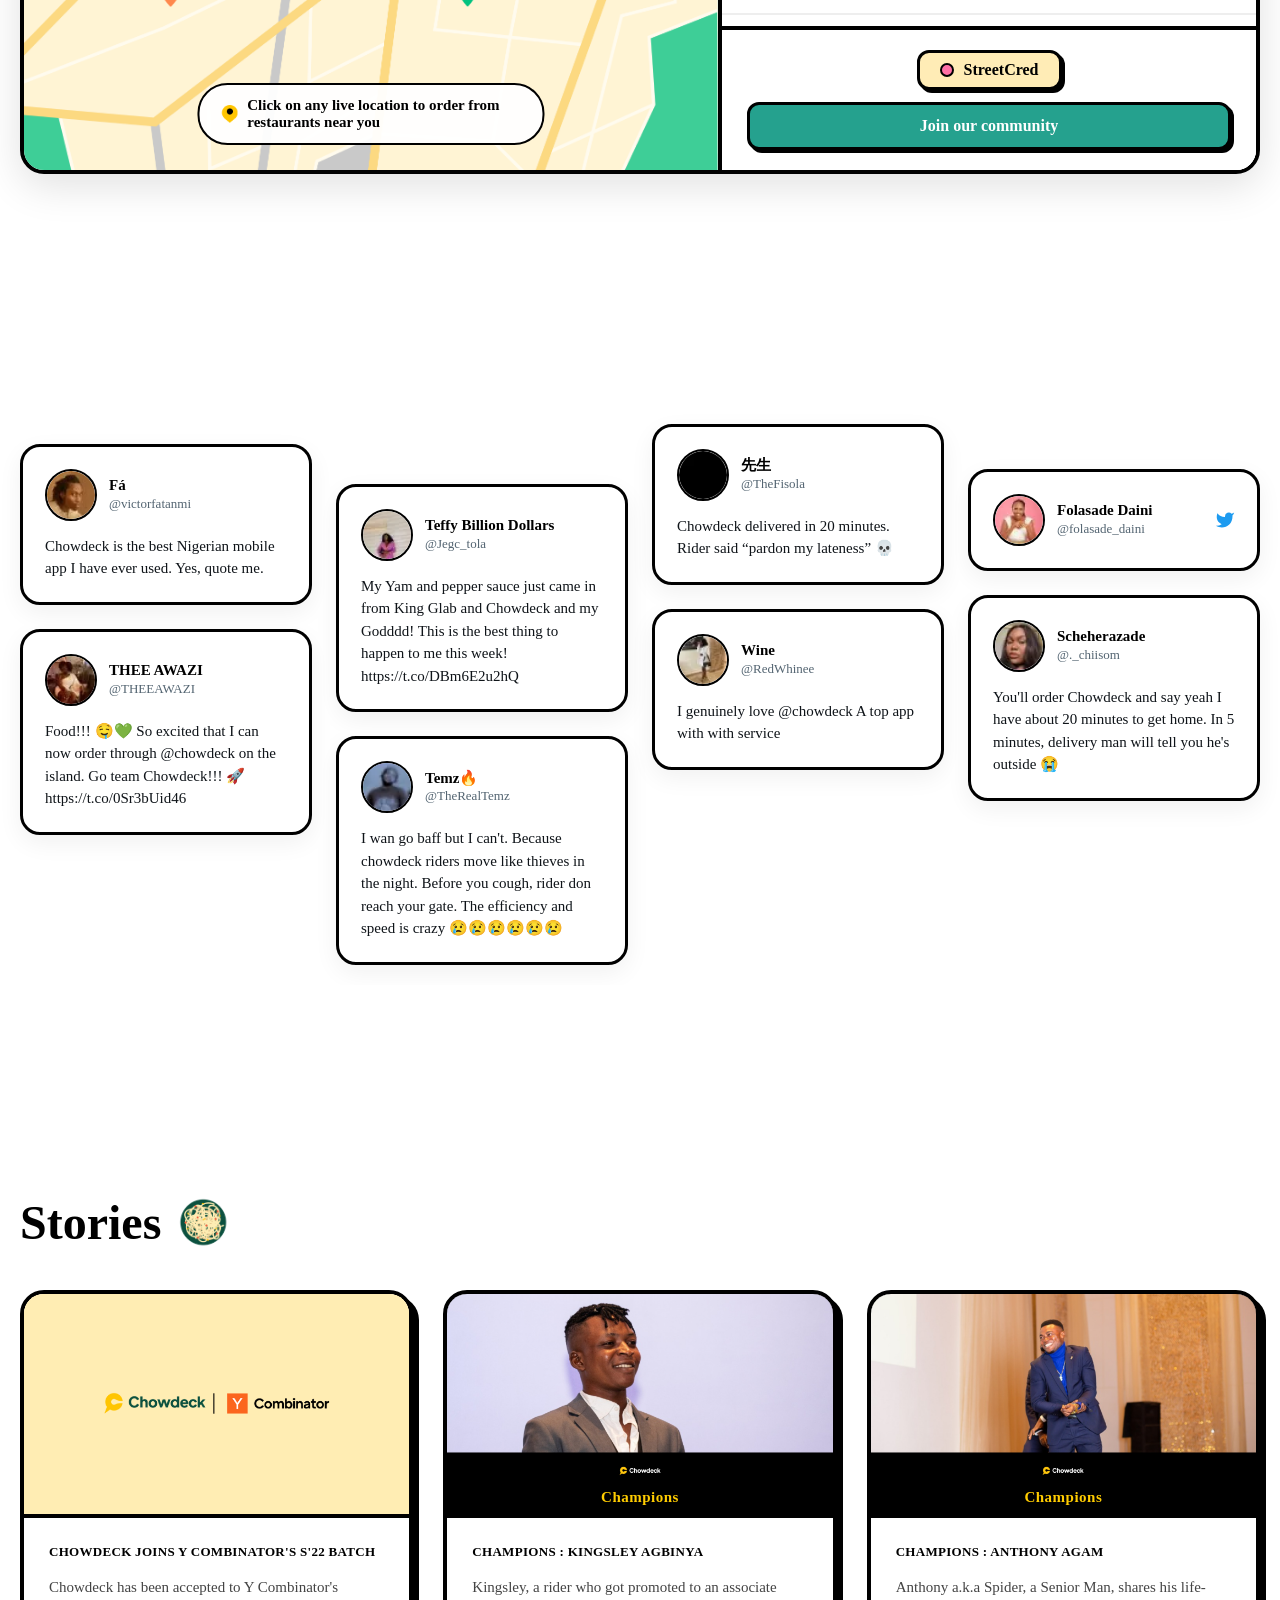
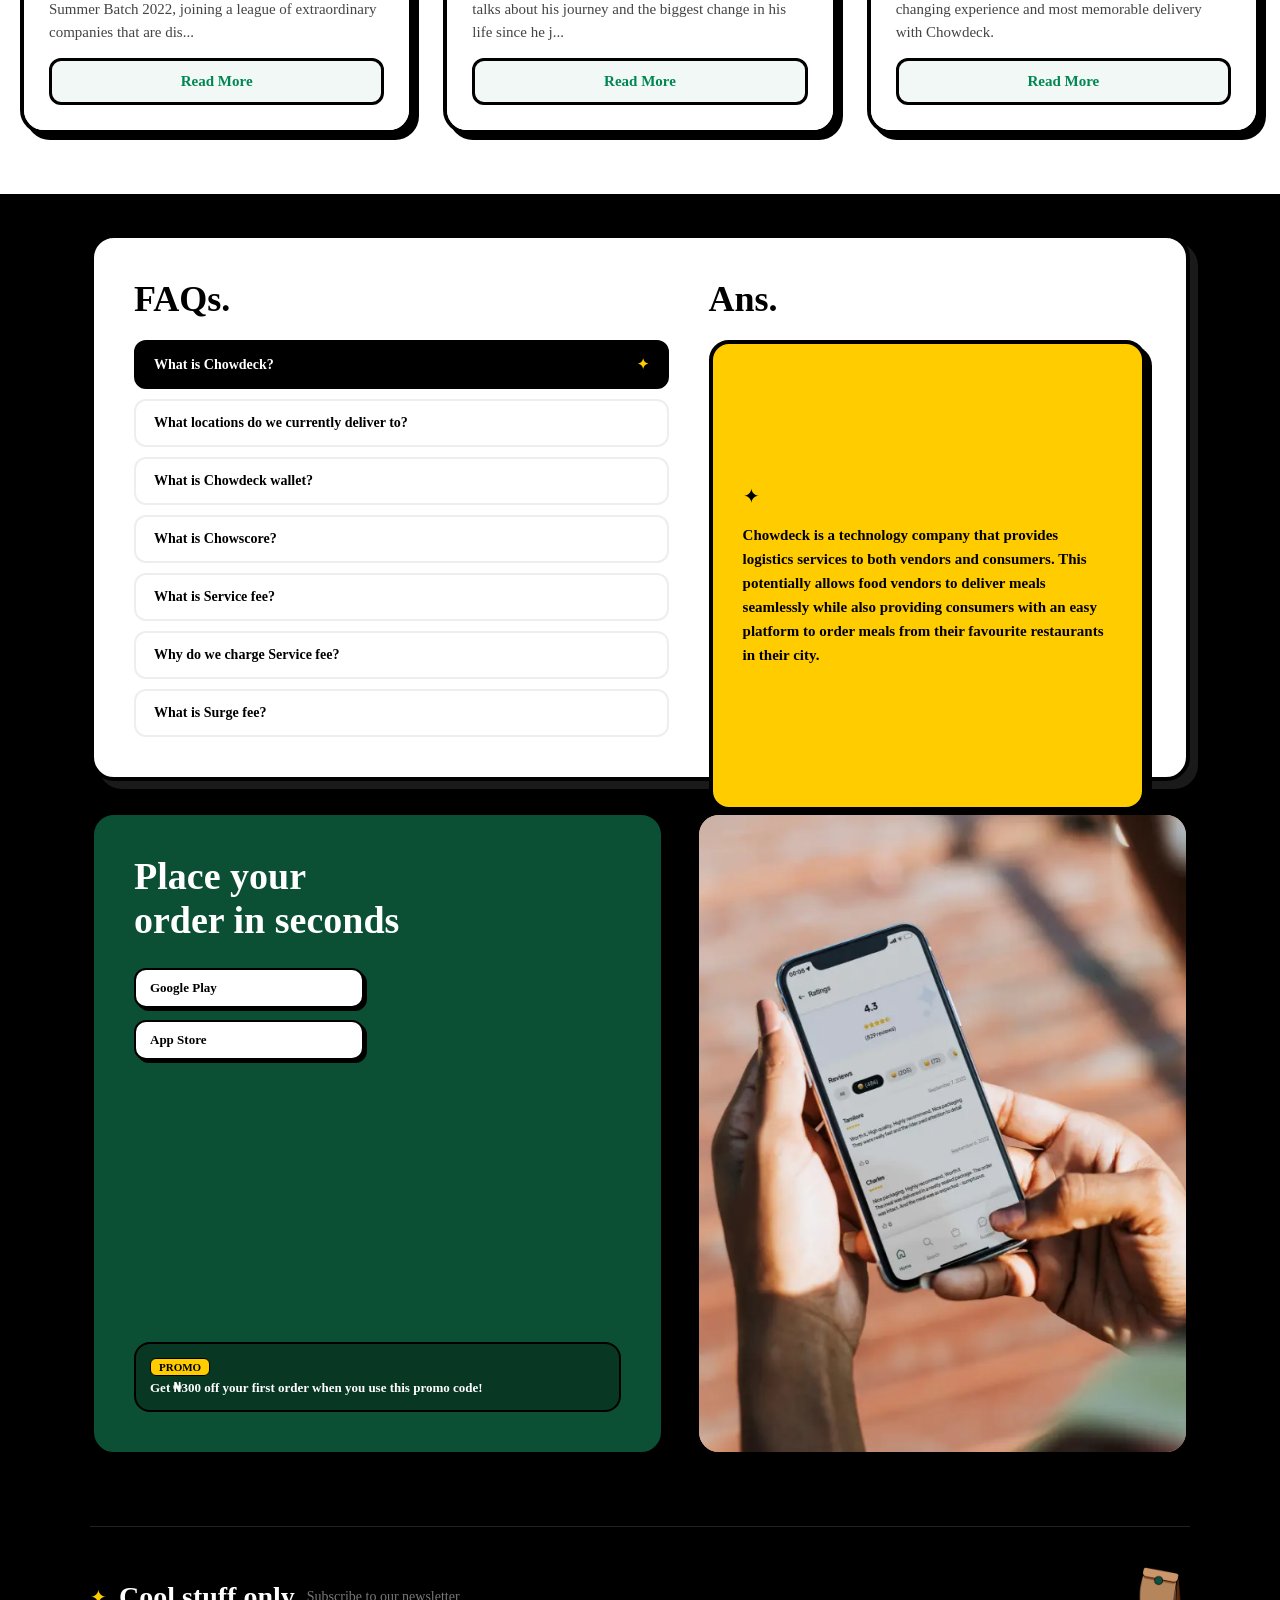
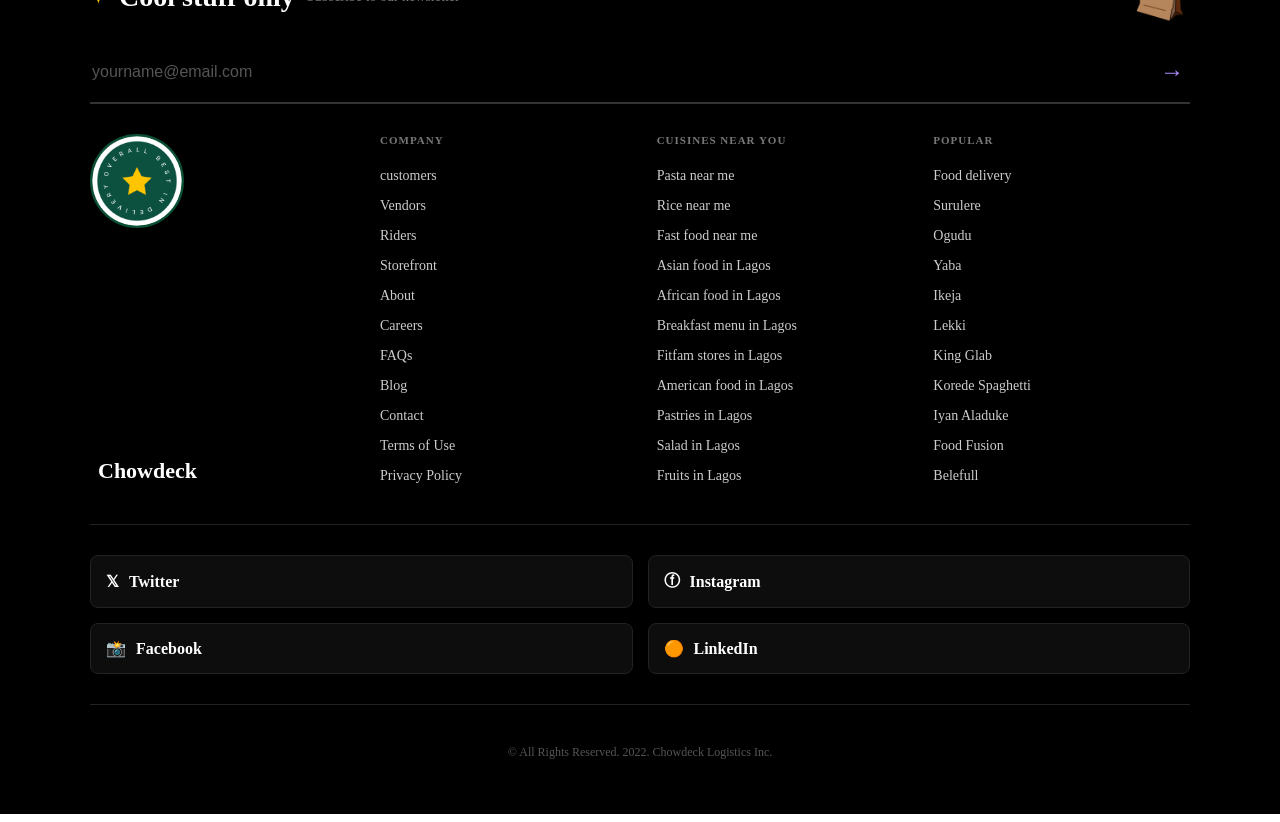
==== commit a7f98245: "Обновление сайта5" ====
--- a/index.html
+++ b/index.html
@@ -307,7 +307,7 @@
                                 <span class="tweet-handle">@THEEAWAZI</span>
                             </div>
                         </div>
-                        <p class="tweet-text">Food!!! 🤤💚 So excited that I can now order through @chowdeck on the island. Go team Chowdeck!!! 🚀 <a href="https://t.co/0Sr3bUid46" target="_blank">https://t.co/0Sr3bUid46</a></p>
+                        <p class="tweet-text">Food!!! 🤤💚 So excited that I can now order through @chowdeck on the island. Go team Chowdeck!!! 🚀 https://t.co/0Sr3bUid46</p>
                     </div>
                 </div>
 
@@ -320,7 +320,7 @@
                                 <span class="tweet-handle">@Jegc_tola</span>
                             </div>
                         </div>
-                        <p class="tweet-text">My Yam and pepper sauce just came in from King Glab and Chowdeck and my Godddd! This is the best thing to happen to me this week! <a href="https://t.co/DBm6E2u2hQ" target="_blank">https://t.co/DBm6E2u2hQ</a></p>
+                        <p class="tweet-text">My Yam and pepper sauce just came in from King Glab and Chowdeck and my Godddd! This is the best thing to happen to me this week! https://t.co/DBm6E2u2hQ</p>
                     </div>
 
                     <div class="tweet-card">
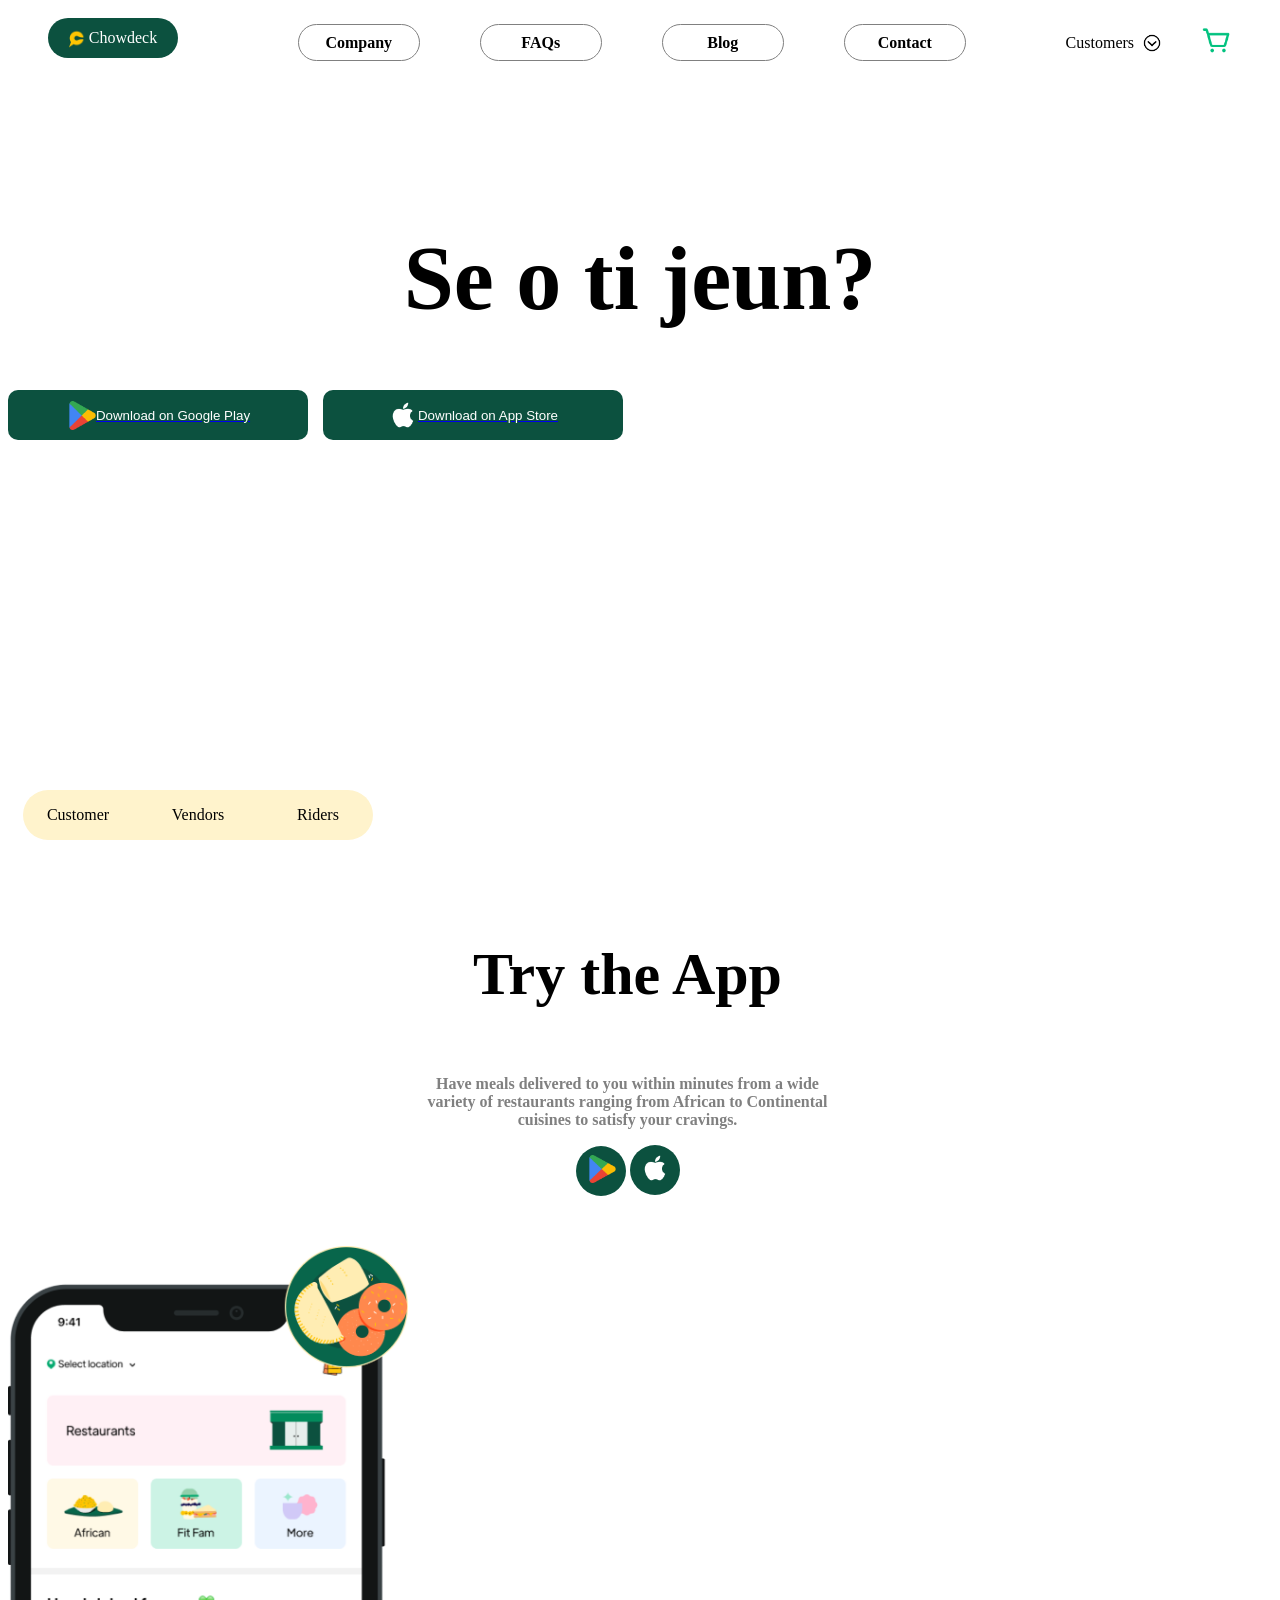
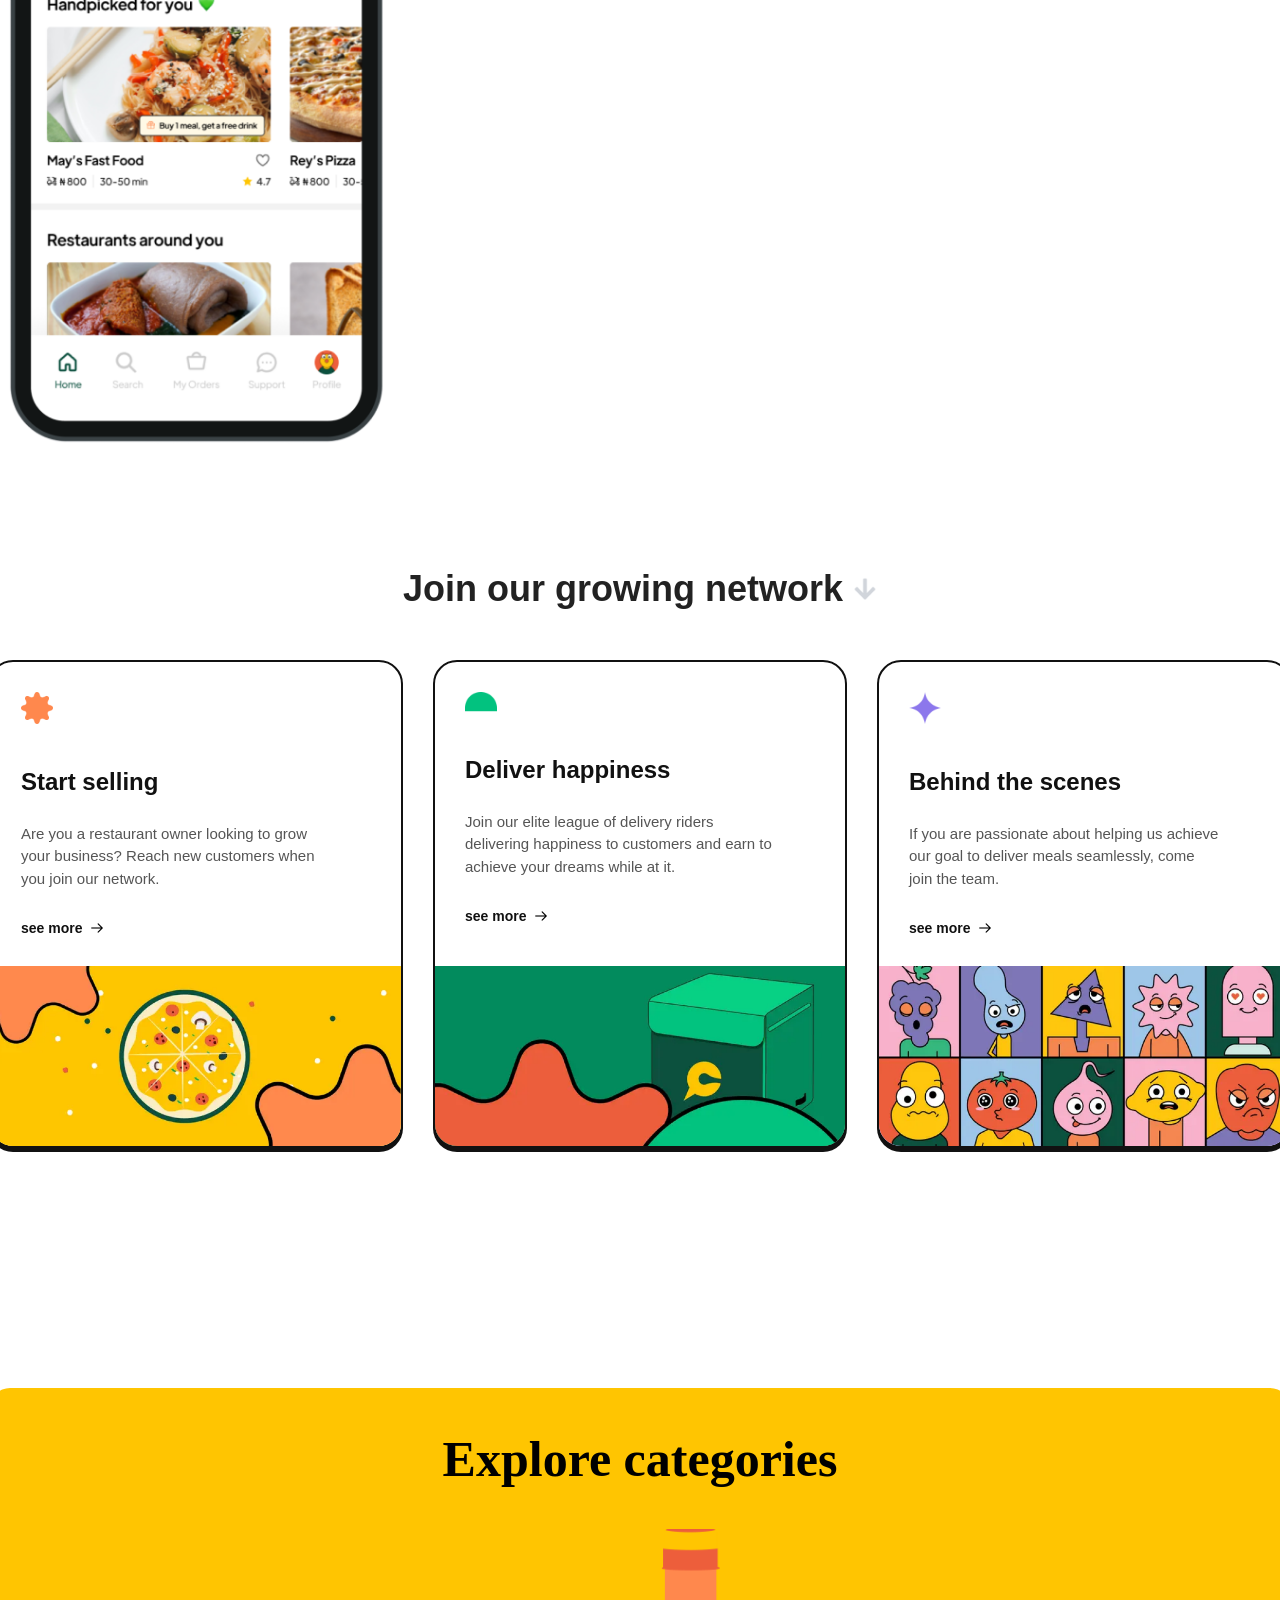
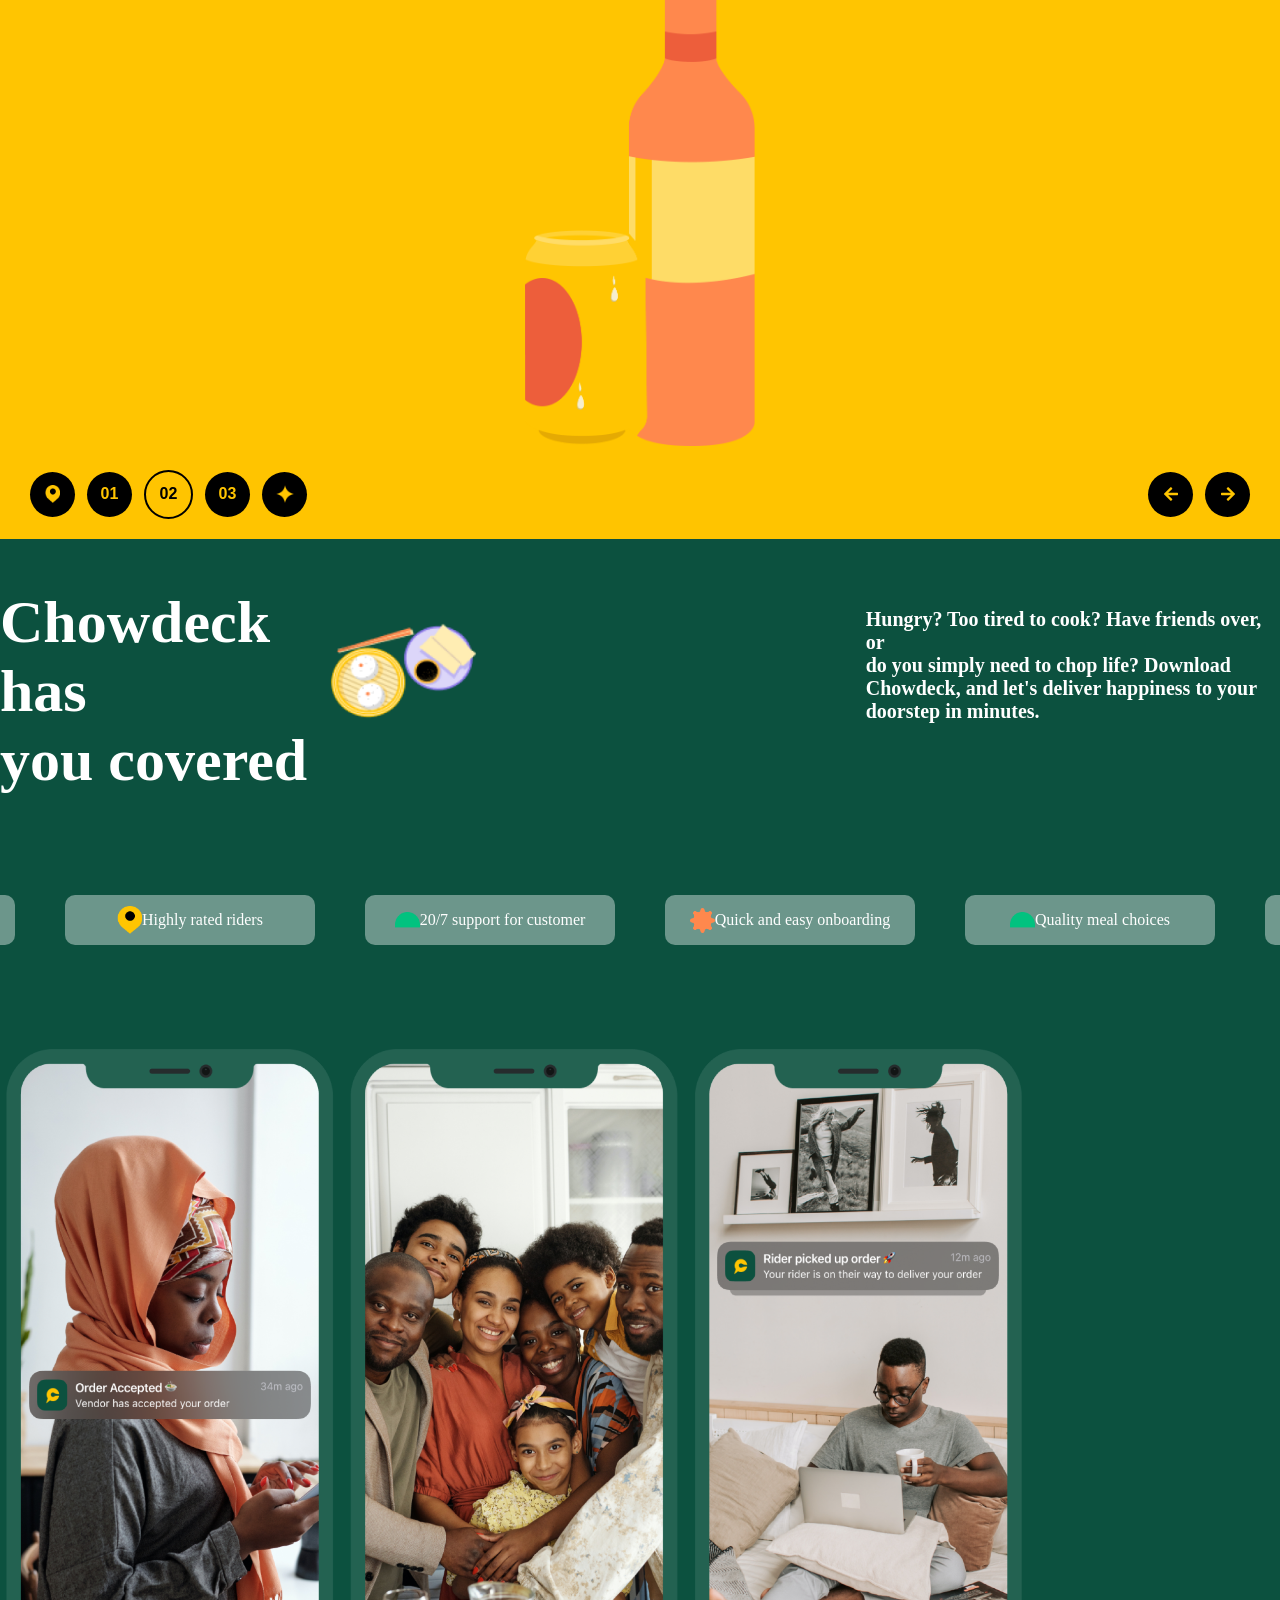
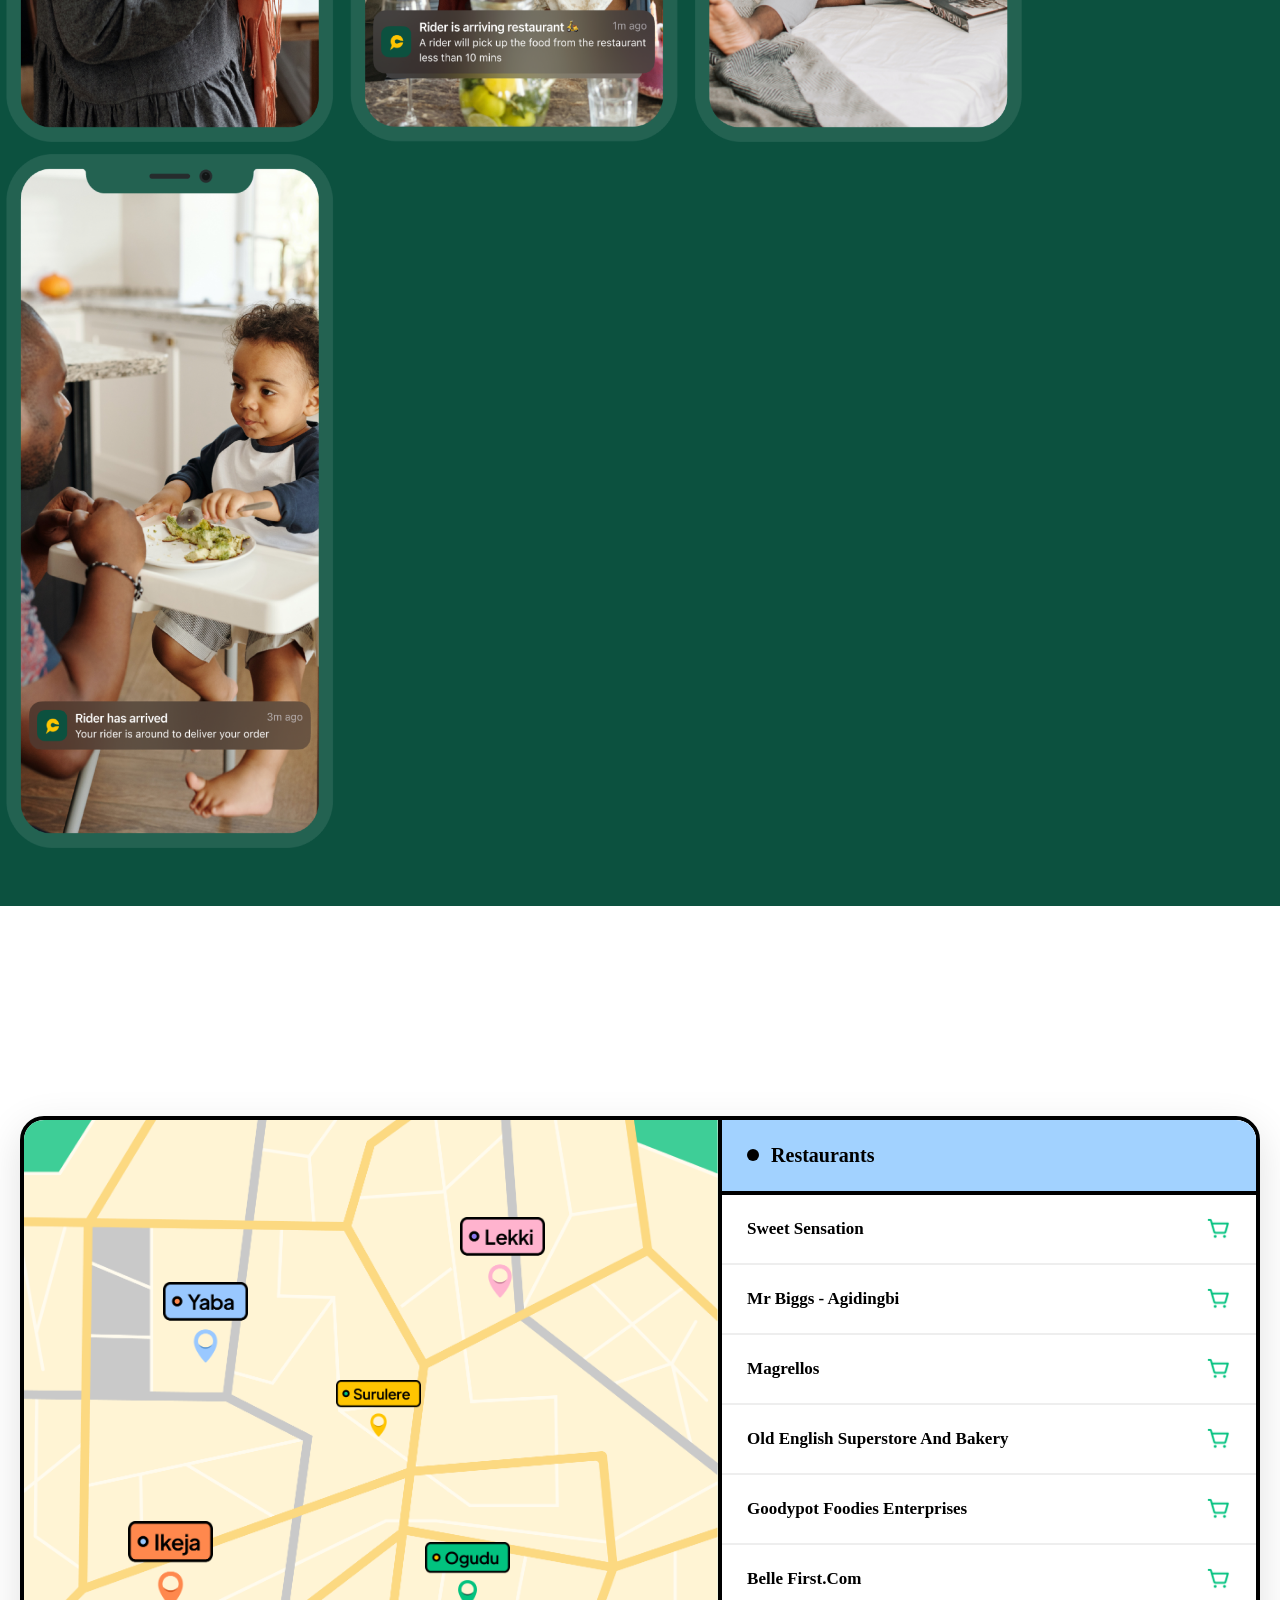
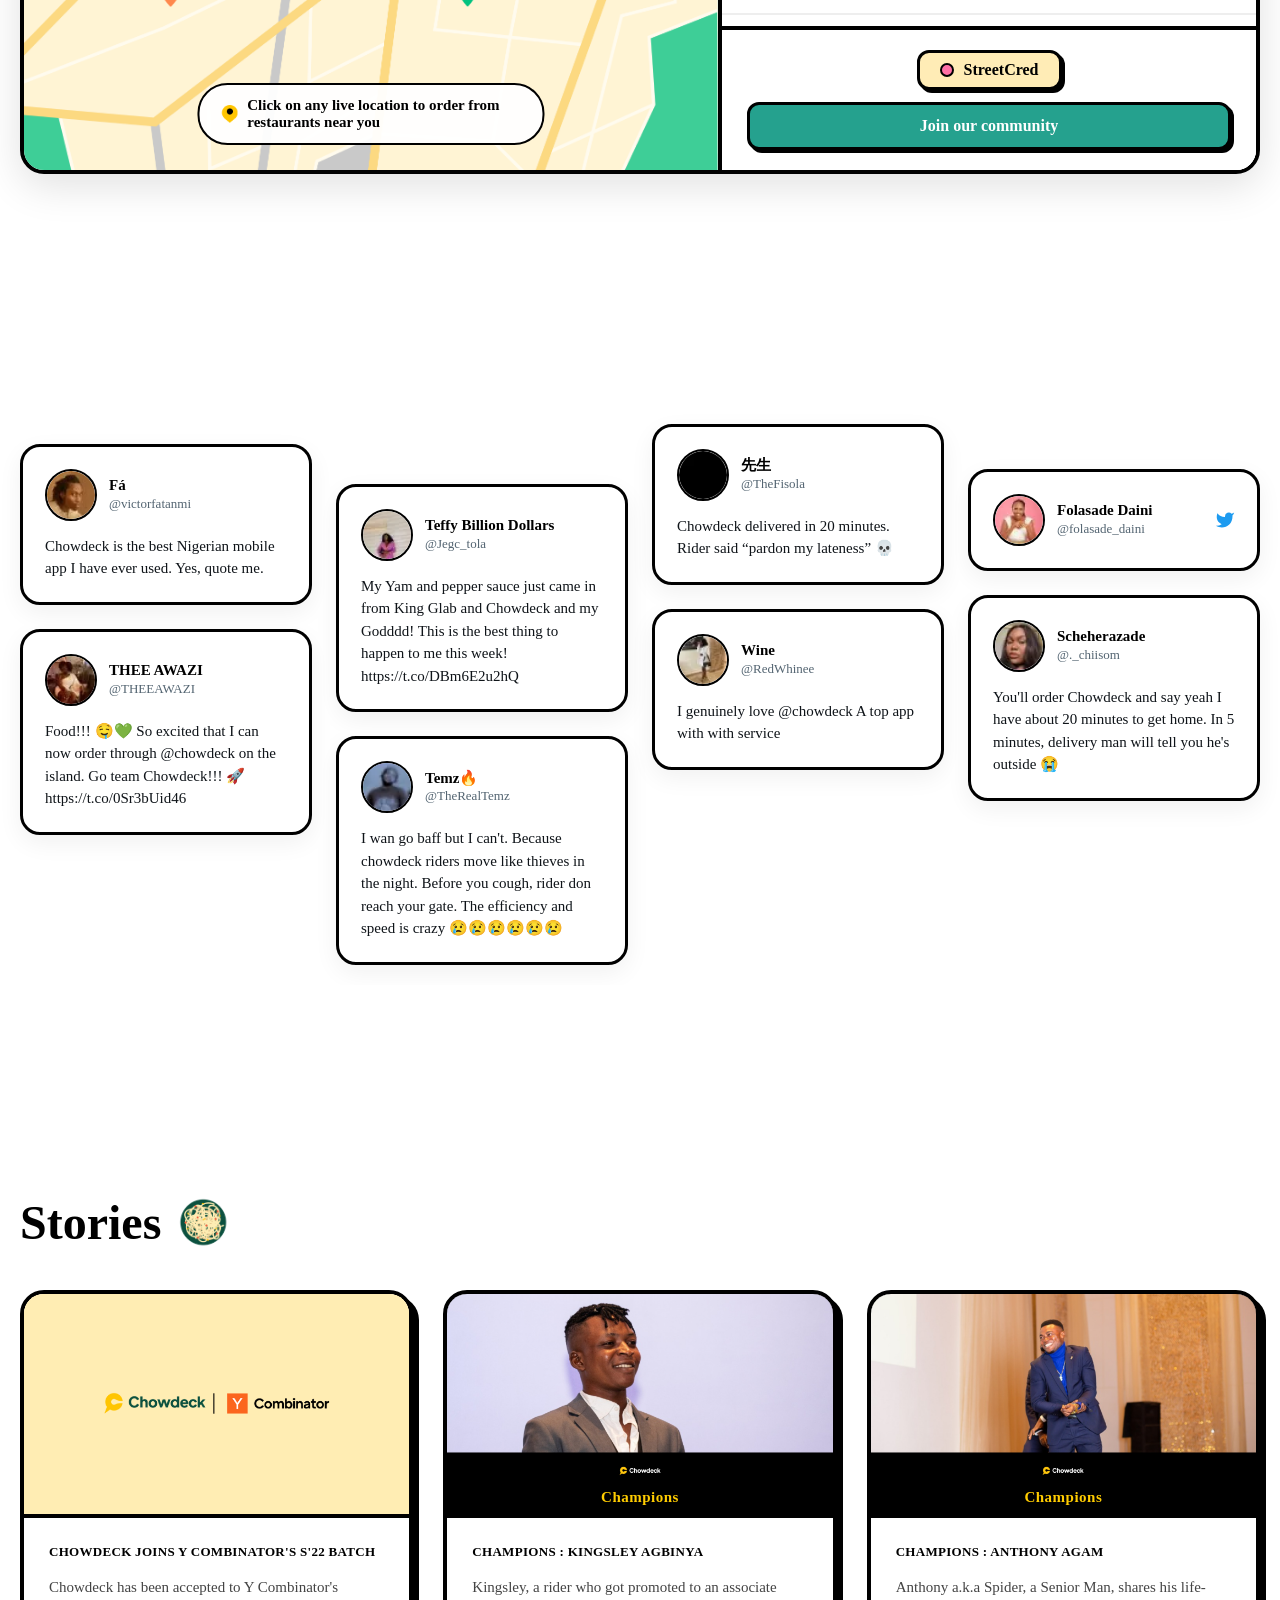
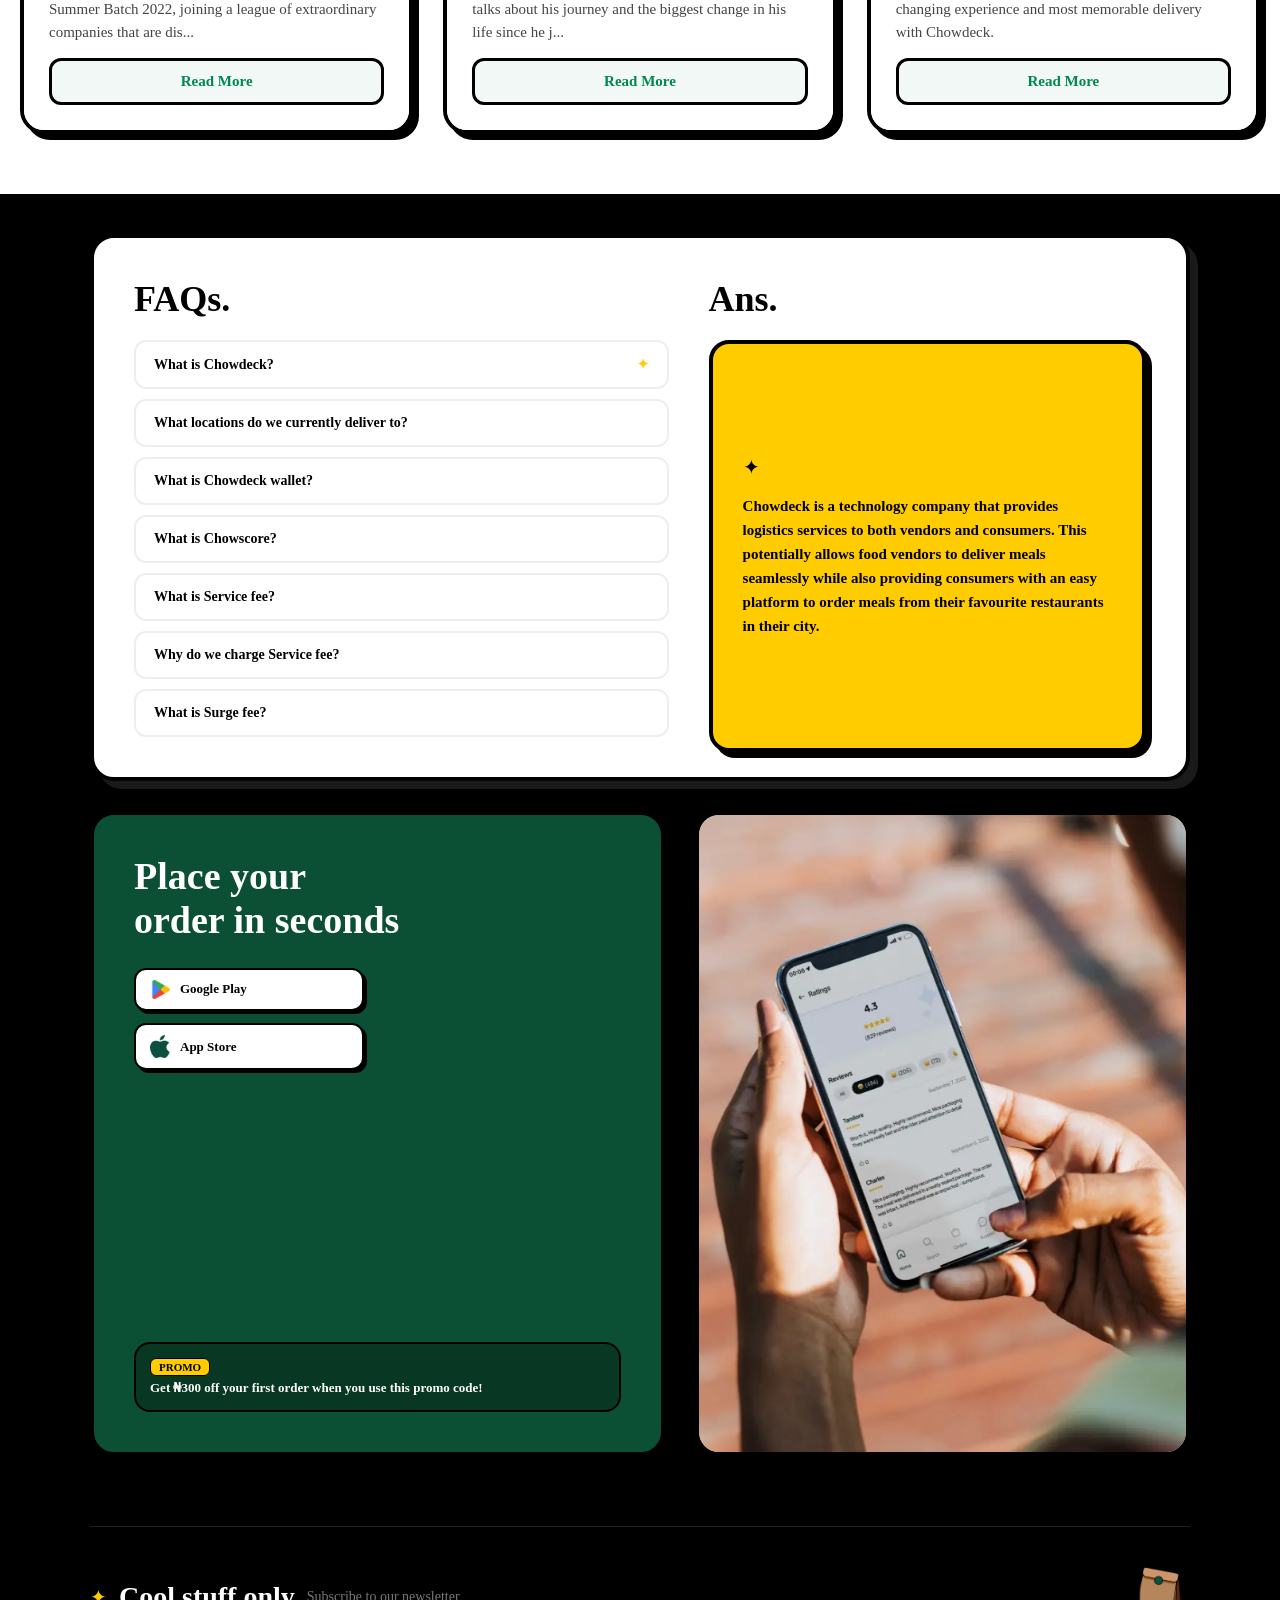
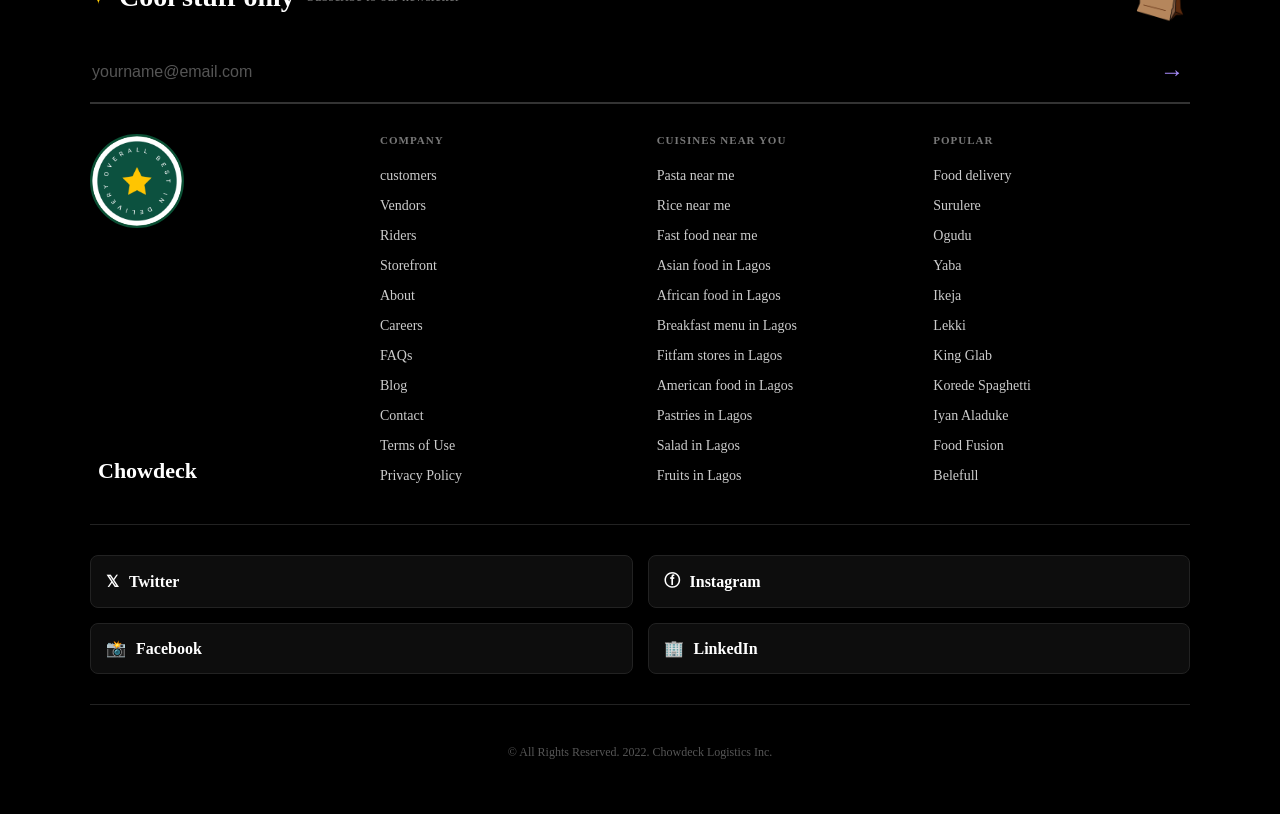
==== commit a033de4c: "Обновление сайта6" ====
--- a/index.html
+++ b/index.html
@@ -443,16 +443,16 @@
             <div class="faq-col">
                 <h2>FAQs.</h2>
                 <div class="faq-items">
-                    <div class="faq-row active">
+                    <div class="faqs-row">
                         <span>What is Chowdeck?</span>
                         <span class="faq-star">✦</span>
                     </div>
-                    <div class="faq-row"><span>What locations do we currently deliver to?</span></div>
-                    <div class="faq-row"><span>What is Chowdeck wallet?</span></div>
-                    <div class="faq-row"><span>What is Chowscore?</span></div>
-                    <div class="faq-row"><span>What is Service fee?</span></div>
-                    <div class="faq-row"><span>Why do we charge Service fee?</span></div>
-                    <div class="faq-row"><span>What is Surge fee?</span></div>
+                    <div class="faqs-row"><span>What locations do we currently deliver to?</span></div>
+                    <div class="faqs-row"><span>What is Chowdeck wallet?</span></div>
+                    <div class="faqs-row"><span>What is Chowscore?</span></div>
+                    <div class="faqs-row"><span>What is Service fee?</span></div>
+                    <div class="faqs-row"><span>Why do we charge Service fee?</span></div>
+                    <div class="faqs-row"><span>What is Surge fee?</span></div>
                 </div>
             </div>
             <div class="ans-col">
@@ -468,8 +468,8 @@
                 <div>
                     <h2>Place your<br>order in seconds</h2>
                     <div class="store-buttons">
-                        <a href="#" class="store-btn">Google Play</a>
-                        <a href="#" class="store-btn">App Store</a>
+                        <a href="#" class="store-btn"><img src="playmarket.png" alt="">Google Play</a>
+                        <a href="#" class="store-btn"><img src="apple.png" alt="">App Store</a>
                     </div>
                 </div>
                 <div class="order-bottom-banner">
@@ -567,7 +567,7 @@
                 <a href="https://x.com/" class="social-item"><span>𝕏</span> Twitter</a>
                 <a href="https://www.instagram.com/?hl=en" class="social-item"><span>ⓕ</span> Instagram</a>
                 <a href="https://www.facebook.com/" class="social-item"><span>📸</span> Facebook</a>
-                <a href="https://uz.linkedin.com/" class="social-item"><span>🟠</span> LinkedIn</a>
+                <a href="https://uz.linkedin.com/" class="social-item"><span>🏢</span> LinkedIn</a>
             </div>
             <div class="footer-copyright">
                 © All Rights Reserved. 2022. Chowdeck Logistics Inc.
--- a/style.css
+++ b/style.css
@@ -1203,7 +1203,7 @@
     gap: 10px;
 }
 
-.faq-row {
+.faqs-row {
     display: flex;
     justify-content: space-between;
     align-items: center;
@@ -1214,20 +1214,23 @@
     font-size: 14px;
     color: #000;
     background: #fff;
-}
-
-.faq-row.active {
-    background: #000;
-    color: #fff;
-    border-color: #000;
-}
-
+    transition: background 0.5s;
+}
+.faqs-row:hover{
+    background: black;
+    color: white;
+}
+
+.store-btn img{
+    width: 20px;
+}
 .faq-star {
     color: #ffcc00;
 }
 
 .ans-col {
     flex: 0.9;
+    height: 400px;
 }
 
 .ans-card-inner {
@@ -1523,6 +1526,11 @@
     display: flex;
     align-items: center;
     gap: 10px;
+    transition: 0.5s background;
+}
+.social-item:hover{
+    background: white;
+    color: black;
 }
 
 
